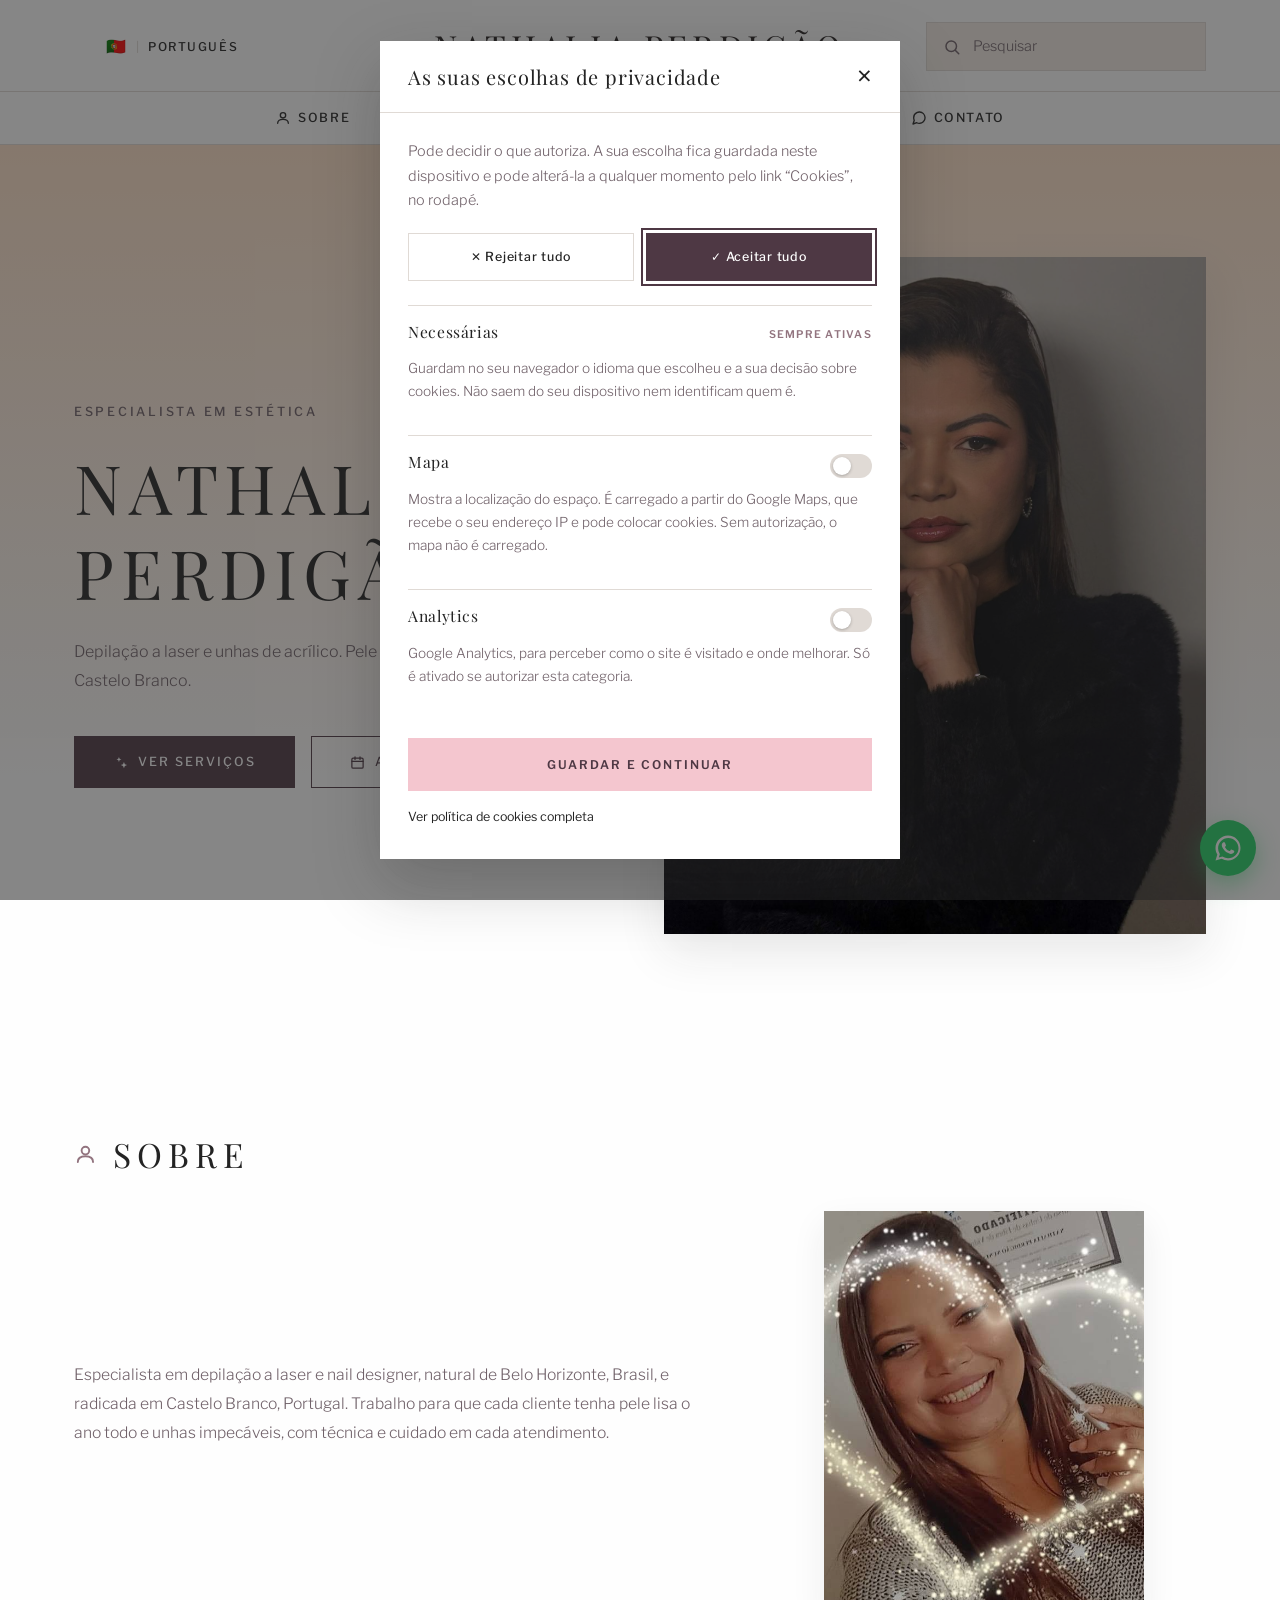
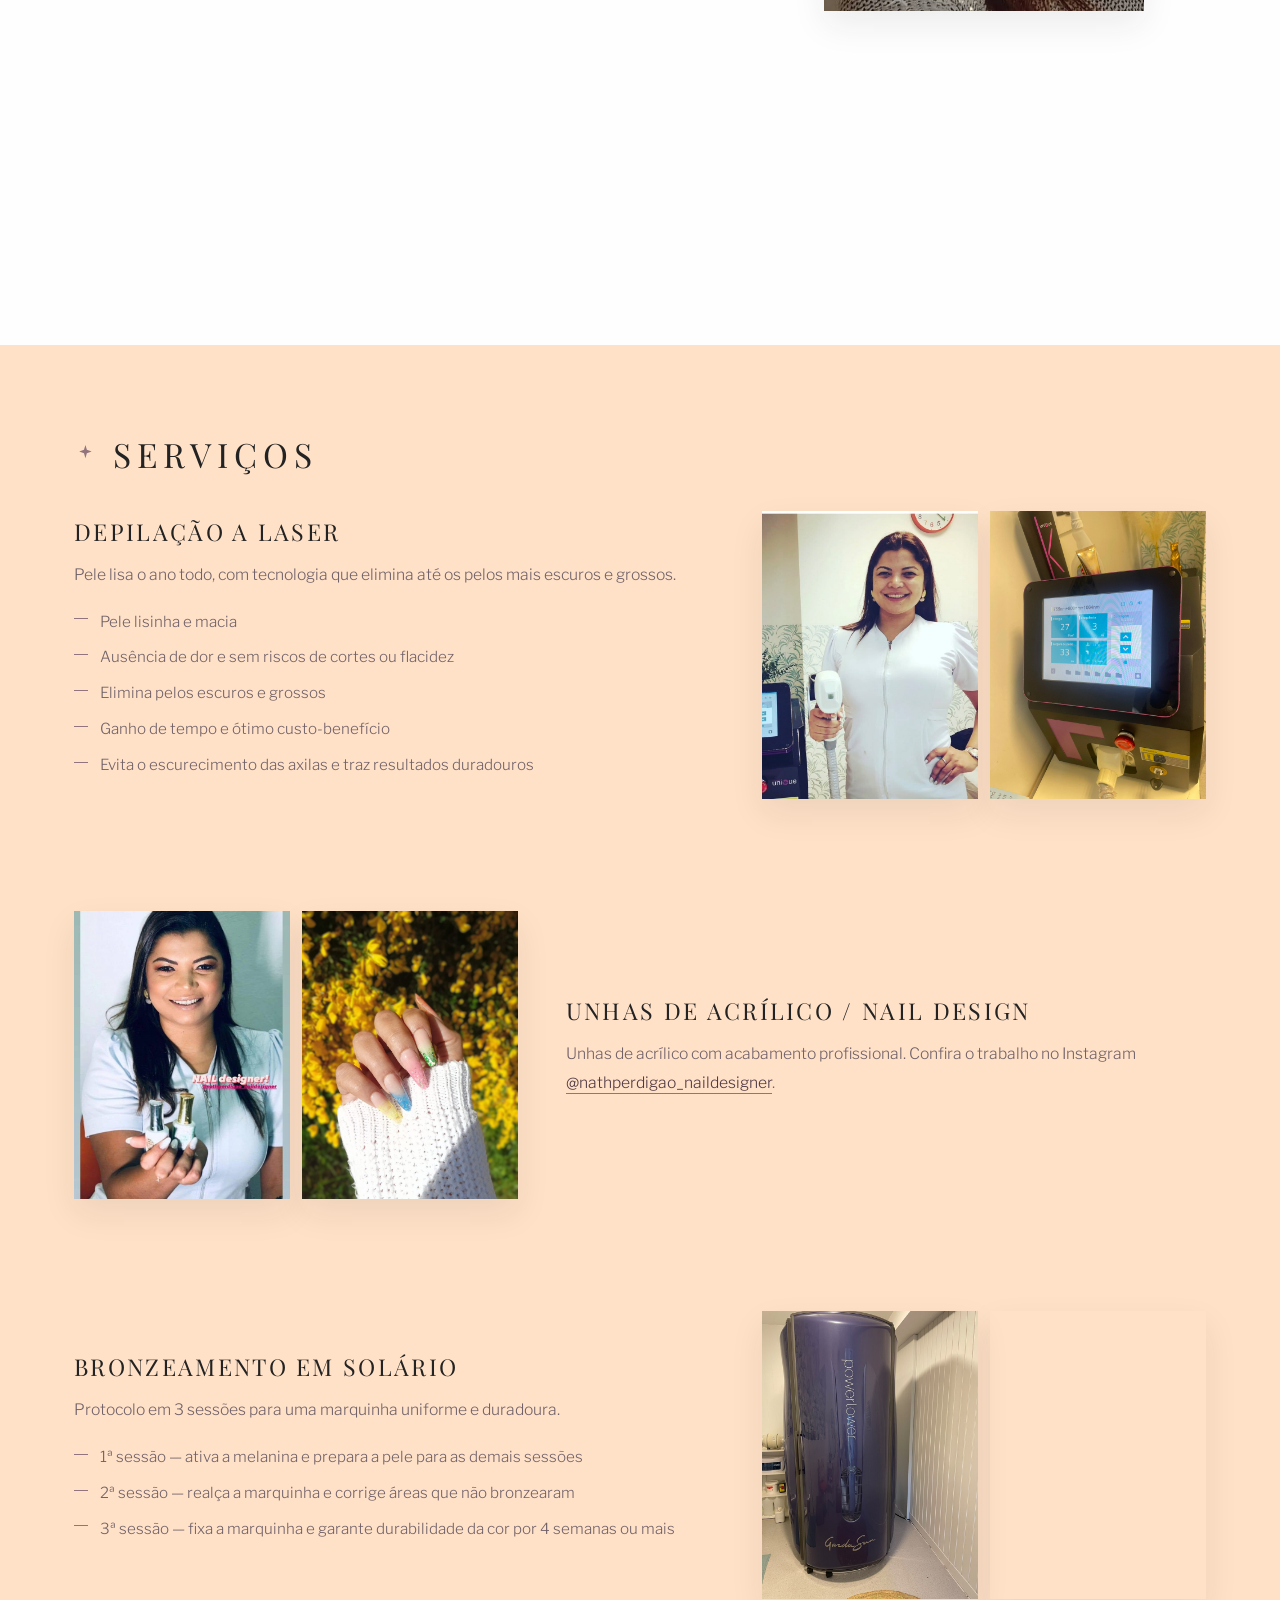
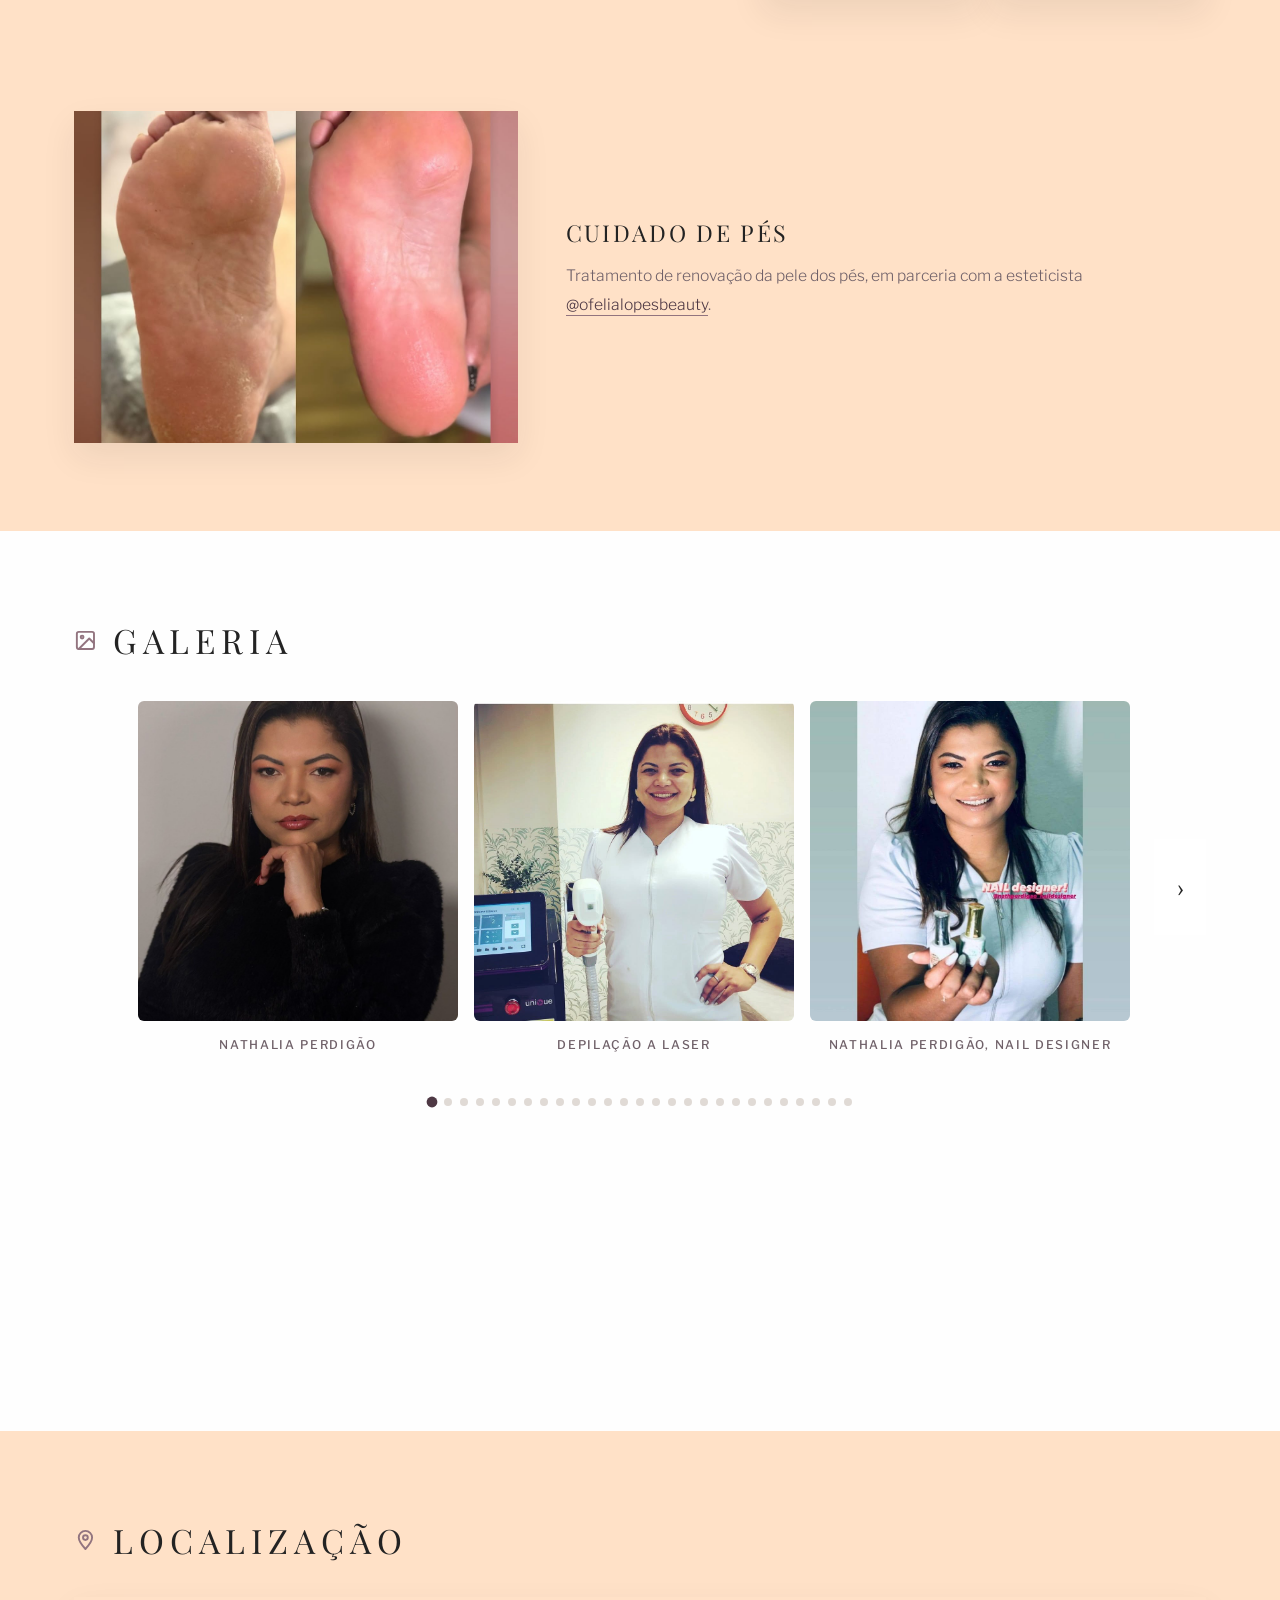
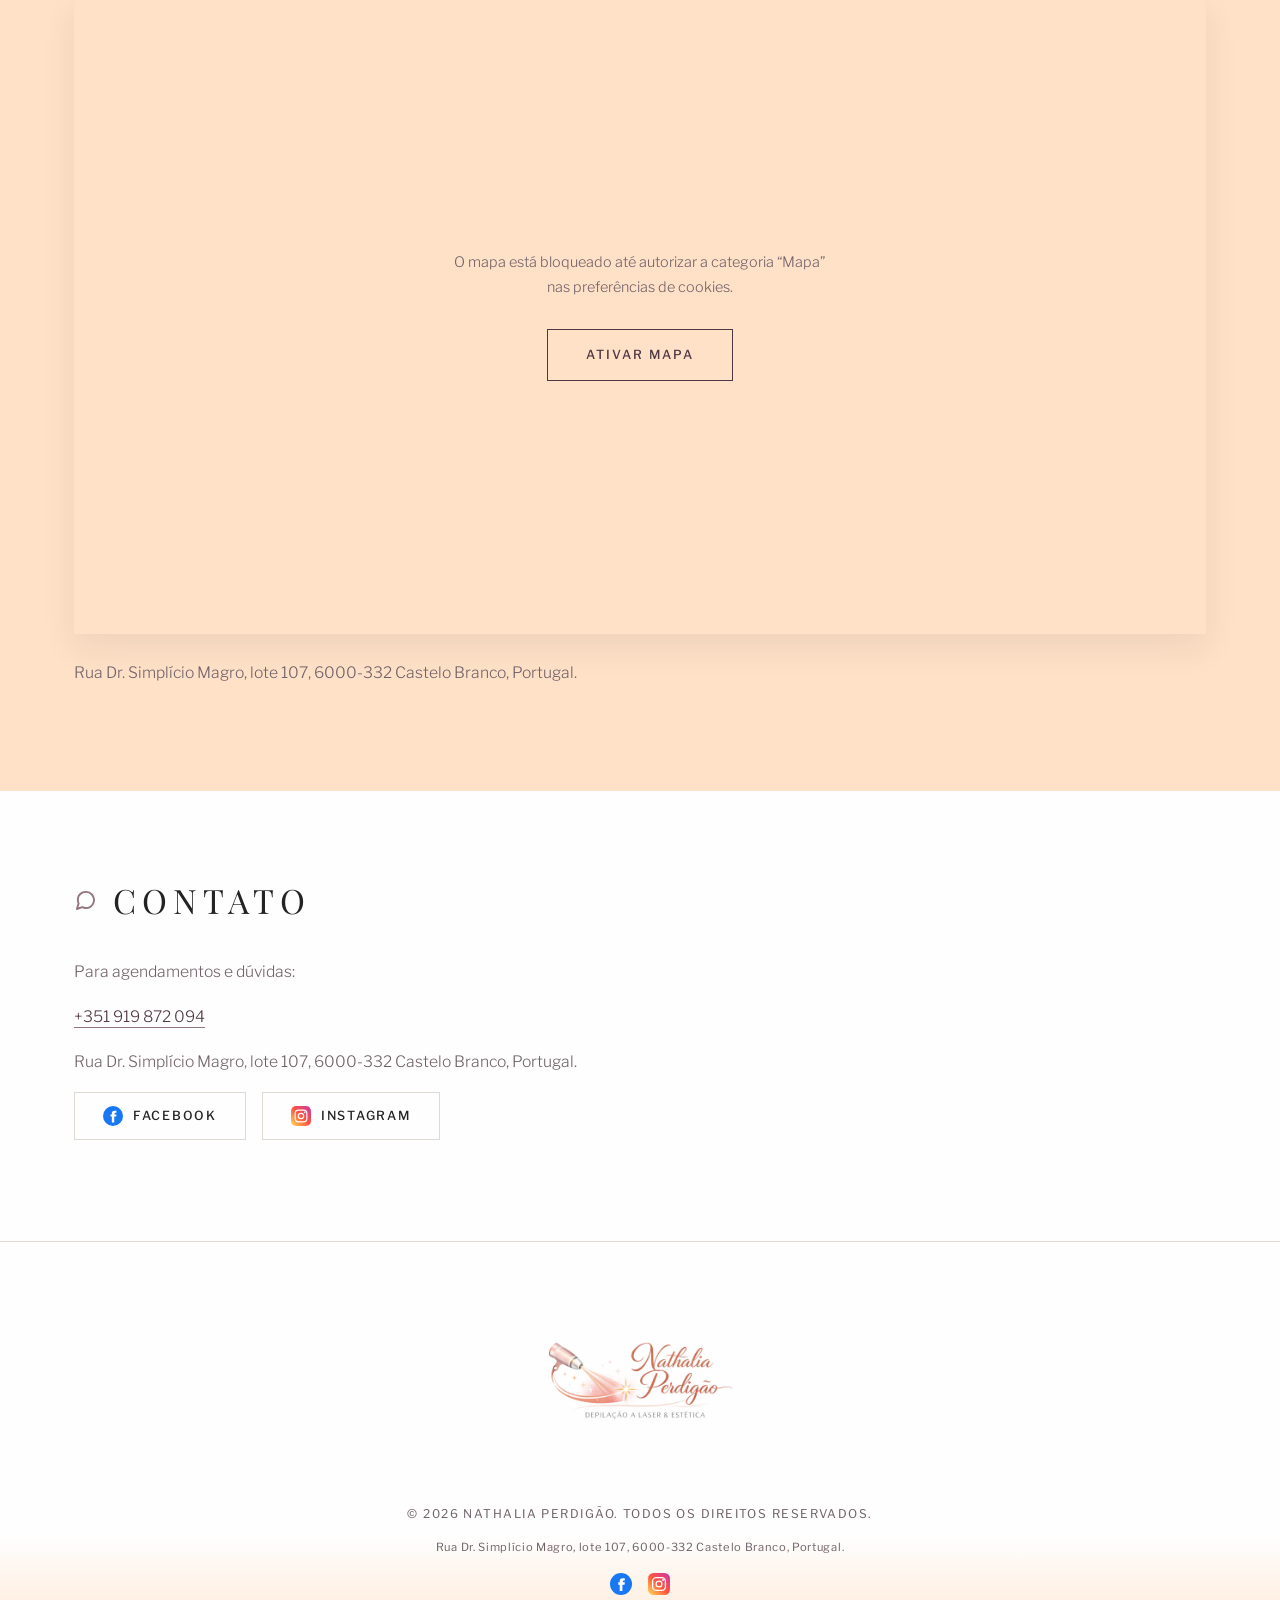
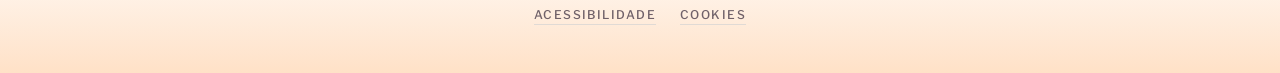
==== index.html @ 2fdf73ac "Fix malformed footer social icons The hand-drawn currentColor Facebook/Instagram glyphs rendered ill" ====
<!DOCTYPE html>
<html lang="pt-PT">
<head>
  <meta charset="UTF-8" />
  <meta name="viewport" content="width=device-width, initial-scale=1.0" />
  <title>Nathalia Perdigão | Depilação a Laser e Unhas em Castelo Branco</title>
  <meta name="description" content="Depilação a laser, unhas de acrílico e bronzeamento em solário em Castelo Branco. Marque a sua sessão com a Nathalia Perdigão pelo WhatsApp." />
  <link rel="canonical" href="https://nathperdigao.pt/" />
  <meta name="theme-color" content="#4e3844" />
  <link rel="icon" type="image/jpeg" href="assets/img/logos/logo-nathalia-perdigao.jpg" />

  <!-- Open Graph / Facebook -->
  <meta property="og:type" content="website" />
  <meta property="og:site_name" content="Nathalia Perdigão" />
  <meta property="og:url" content="https://nathperdigao.pt/" />
  <meta property="og:title" content="Nathalia Perdigão | Depilação a Laser e Unhas em Castelo Branco" />
  <meta property="og:description" content="Depilação a laser, unhas de acrílico e bronzeamento em solário em Castelo Branco. Marque a sua sessão com a Nathalia Perdigão pelo WhatsApp." />
  <meta property="og:image" content="https://nathperdigao.pt/assets/img/nathalia/nathalia-retrato-estudio.jpg" />
  <meta property="og:image:width" content="1438" />
  <meta property="og:image:height" content="2048" />
  <meta property="og:locale" content="pt_PT" />
  <meta property="og:locale:alternate" content="en_US" />
  <meta property="og:locale:alternate" content="fr_FR" />

  <!-- Twitter Card -->
  <meta name="twitter:card" content="summary_large_image" />
  <meta name="twitter:title" content="Nathalia Perdigão | Depilação a Laser e Unhas em Castelo Branco" />
  <meta name="twitter:description" content="Depilação a laser, unhas de acrílico e bronzeamento em solário em Castelo Branco. Marque a sua sessão com a Nathalia Perdigão pelo WhatsApp." />
  <meta name="twitter:image" content="https://nathperdigao.pt/assets/img/nathalia/nathalia-retrato-estudio.jpg" />

  <link rel="preconnect" href="https://fonts.googleapis.com" />
  <link rel="preconnect" href="https://fonts.gstatic.com" crossorigin />
  <link href="https://fonts.googleapis.com/css2?family=Playfair+Display:ital,wght@0,400;0,500;0,600;1,400;1,500&family=Libre+Franklin:wght@300;400;500;600&display=swap" rel="stylesheet" />
  <link rel="stylesheet" href="https://cdn.jsdelivr.net/npm/bootstrap@5.3.3/dist/css/bootstrap.min.css" />
  <link rel="stylesheet" href="assets/css/style.css" />

  <!-- Dados estruturados: ficha de negócio local, para os motores de busca
       (endereço, telefone e redes sociais tal como já aparecem na página) -->
  <script type="application/ld+json">
  {
    "@context": "https://schema.org",
    "@type": "BeautySalon",
    "@id": "https://nathperdigao.pt/#business",
    "name": "Nathalia Perdigão",
    "url": "https://nathperdigao.pt/",
    "image": "https://nathperdigao.pt/assets/img/nathalia/nathalia-retrato-estudio.jpg",
    "logo": "https://nathperdigao.pt/assets/img/logos/logo-nathalia-perdigao.jpg",
    "description": "Depilação a laser, unhas de acrílico e bronzeamento em solário em Castelo Branco.",
    "telephone": "+351919872094",
    "address": {
      "@type": "PostalAddress",
      "streetAddress": "Rua Dr. Simplício Magro, lote 107",
      "postalCode": "6000-332",
      "addressLocality": "Castelo Branco",
      "addressCountry": "PT"
    },
    "geo": {
      "@type": "GeoCoordinates",
      "latitude": 39.8165183,
      "longitude": -7.4832949
    },
    "areaServed": "Castelo Branco",
    "sameAs": [
      "https://web.facebook.com/nathalia.perdigao.904",
      "https://www.instagram.com/nathperdigao_naildesigner/"
    ]
  }
  </script>
</head>
<body>

  <header class="site-header">
    <div class="header-top">
      <div class="container header-top-inner">
        <button type="button" class="locale-trigger" id="localeTrigger" aria-label="Escolher idioma e região" data-i18n-aria="aria.locale">
          <span class="locale-flag" id="localeFlag" aria-hidden="true">🇵🇹</span>
          <span class="locale-sep" aria-hidden="true">|</span>
          <span id="localeLabel">Português</span>
        </button>

        <a href="#top" class="logo">Nathalia Perdigão</a>

        <button type="button" class="search-trigger" id="searchTrigger" aria-label="Pesquisar" data-i18n-aria="aria.search">
          <svg viewBox="0 0 24 24" fill="none" stroke="currentColor" stroke-width="2" stroke-linecap="round" stroke-linejoin="round" aria-hidden="true">
            <circle cx="11" cy="11" r="7"/>
            <line x1="21" y1="21" x2="16.65" y2="16.65"/>
          </svg>
          <span class="search-trigger-text" data-i18n="search.label">Pesquisar</span>
        </button>
      </div>
    </div>

    <nav class="navbar navbar-expand-md header-nav">
      <div class="container">
        <button class="navbar-toggler nav-toggle" type="button" data-bs-toggle="collapse" data-bs-target="#navCollapse" aria-controls="navCollapse" aria-expanded="false" aria-label="Abrir menu" data-i18n-aria="aria.menu">
          <span></span><span></span><span></span>
        </button>
        <div class="collapse navbar-collapse" id="navCollapse">
          <ul class="navbar-nav" id="navLinks">
            <li class="nav-item">
              <a class="nav-link" href="#sobre">
                <svg class="nav-icon" viewBox="0 0 24 24" fill="none" stroke="currentColor" stroke-width="2" stroke-linecap="round" stroke-linejoin="round" aria-hidden="true">
                  <circle cx="12" cy="8" r="4"/>
                  <path d="M4 20c0-4 3.5-6 8-6s8 2 8 6"/>
                </svg>
                <span data-i18n="nav.sobre">Sobre</span>
              </a>
            </li>
            <li class="nav-item">
              <a class="nav-link" href="#servicos">
                <svg class="nav-icon" viewBox="0 0 24 24" fill="currentColor" aria-hidden="true">
                  <path d="M12 2l1.5 5.2L18.5 9l-5 1.8L12 16l-1.5-5.2L5.5 9l5-1.8L12 2z"/>
                </svg>
                <span data-i18n="nav.servicos">Serviços</span>
              </a>
            </li>
            <li class="nav-item">
              <a class="nav-link" href="#galeria">
                <svg class="nav-icon" viewBox="0 0 24 24" fill="none" stroke="currentColor" stroke-width="2" stroke-linecap="round" stroke-linejoin="round" aria-hidden="true">
                  <rect x="3" y="3" width="18" height="18" rx="2"/>
                  <circle cx="8.5" cy="8.5" r="1.5"/>
                  <path d="M21 15l-5-5-11 11"/>
                </svg>
                <span data-i18n="nav.galeria">Galeria</span>
              </a>
            </li>
            <li class="nav-item">
              <a class="nav-link" href="#localizacao">
                <svg class="nav-icon" viewBox="0 0 24 24" fill="none" stroke="currentColor" stroke-width="2" stroke-linecap="round" stroke-linejoin="round" aria-hidden="true">
                  <path d="M12 21s7-7.5 7-12a7 7 0 1 0-14 0c0 4.5 7 12 7 12z"/>
                  <circle cx="12" cy="9" r="2.5"/>
                </svg>
                <span data-i18n="nav.localizacao">Localização</span>
              </a>
            </li>
            <li class="nav-item">
              <a class="nav-link" href="#contato">
                <svg class="nav-icon" viewBox="0 0 24 24" fill="none" stroke="currentColor" stroke-width="2" stroke-linecap="round" stroke-linejoin="round" aria-hidden="true">
                  <path d="M21 11.5a8.38 8.38 0 0 1-.9 3.8 8.5 8.5 0 0 1-7.6 4.7 8.38 8.38 0 0 1-3.8-.9L3 21l1.9-5.7a8.38 8.38 0 0 1-.9-3.8 8.5 8.5 0 0 1 4.7-7.6 8.38 8.38 0 0 1 3.8-.9h.5a8.48 8.48 0 0 1 8 8v.5z"/>
                </svg>
                <span data-i18n="nav.contato">Contato</span>
              </a>
            </li>
          </ul>
        </div>
      </div>
    </nav>
  </header>

  <main>
    <section id="top" class="hero">
      <div class="container">
        <div class="row align-items-center g-5">
          <div class="col-12 col-lg-6 order-2 order-lg-1 hero-content text-center text-lg-start">
            <p class="eyebrow" data-i18n="hero.eyebrow">Especialista em estética</p>
            <h1>Nathalia Perdigão</h1>
            <p class="hero-subtitle mx-auto mx-lg-0" data-i18n="hero.subtitle">Depilação a laser e unhas de acrílico. Pele lisa o ano todo, em Castelo Branco.</p>
            <div class="hero-actions d-flex flex-wrap gap-3 justify-content-center justify-content-lg-start">
              <a href="#servicos" class="action-btn action-btn-primary">
                <svg class="btn-icon" viewBox="0 0 24 24" fill="currentColor" aria-hidden="true">
                  <path d="M9.5 3l1.1 2.9L13.5 7l-2.9 1.1L9.5 11l-1.1-2.9L5.5 7l2.9-1.1L9.5 3zM17.5 11l1.4 3.6L22.5 16l-3.6 1.4L17.5 21l-1.4-3.6L12.5 16l3.6-1.4L17.5 11z"/>
                </svg>
                <span data-i18n="hero.btnServices">Ver serviços</span>
              </a>
              <a href="#contato" class="action-btn action-btn-outline">
                <svg class="btn-icon" viewBox="0 0 24 24" fill="none" stroke="currentColor" stroke-width="2" stroke-linecap="round" stroke-linejoin="round" aria-hidden="true">
                  <rect x="3" y="5" width="18" height="16" rx="2"/>
                  <line x1="16" y1="3" x2="16" y2="7"/>
                  <line x1="8" y1="3" x2="8" y2="7"/>
                  <line x1="3" y1="10" x2="21" y2="10"/>
                </svg>
                <span data-i18n="hero.btnBook">Agendar</span>
              </a>
            </div>
          </div>
          <div class="col-12 col-lg-6 order-1 order-lg-2 hero-media">
            <img src="assets/img/nathalia/nathalia-retrato-estudio.jpg" alt="Nathalia Perdigão" width="1438" height="2048" decoding="async" fetchpriority="high" />
          </div>
        </div>
      </div>
    </section>

    <section id="sobre" class="section">
      <div class="container">
        <h2>
          <svg class="h2-icon" viewBox="0 0 24 24" fill="none" stroke="currentColor" stroke-width="2" stroke-linecap="round" stroke-linejoin="round" aria-hidden="true">
            <circle cx="12" cy="8" r="4"/>
            <path d="M4 20c0-4 3.5-6 8-6s8 2 8 6"/>
          </svg>
          <span data-i18n="sobre.title">Sobre</span>
        </h2>
        <div class="row align-items-center g-5">
          <div class="col-12 col-md-7">
            <p class="section-text" data-i18n="sobre.text">
              Especialista em depilação a laser e nail designer, natural de Belo Horizonte, Brasil, e radicada
              em Castelo Branco, Portugal. Trabalho para que cada cliente tenha pele lisa o ano todo e unhas
              impecáveis, com técnica e cuidado em cada atendimento.
            </p>
          </div>
          <div class="col-12 col-md-5">
            <img class="about-photo" src="assets/img/nathalia/nathalia-selfie-certificado.jpg" alt="Nathalia Perdigão" width="720" height="730" loading="lazy" decoding="async" />
          </div>
        </div>
      </div>
    </section>

    <section id="servicos" class="section section-alt">
      <div class="container">
        <h2>
          <svg class="h2-icon" viewBox="0 0 24 24" fill="currentColor" aria-hidden="true">
            <path d="M12 2l1.5 5.2L18.5 9l-5 1.8L12 16l-1.5-5.2L5.5 9l5-1.8L12 2z"/>
          </svg>
          <span data-i18n="servicos.title">Serviços</span>
        </h2>

        <div class="row align-items-center g-5 service-block">
          <div class="col-12 col-md-7 service-text">
            <h3 data-i18n="laser.title">Depilação a Laser</h3>
            <p class="section-text" data-i18n="laser.desc">Pele lisa o ano todo, com tecnologia que elimina até os pelos mais escuros e grossos.</p>
            <ul class="benefits-list">
              <li data-i18n="laser.b1">Pele lisinha e macia</li>
              <li data-i18n="laser.b2">Ausência de dor e sem riscos de cortes ou flacidez</li>
              <li data-i18n="laser.b3">Elimina pelos escuros e grossos</li>
              <li data-i18n="laser.b4">Ganho de tempo e ótimo custo-benefício</li>
              <li data-i18n="laser.b5">Evita o escurecimento das axilas e traz resultados duradouros</li>
            </ul>
          </div>
          <div class="col-12 col-md-5">
            <div class="service-photo-pair">
              <img src="assets/img/nathalia/nathalia-maquina-laser.jpg" alt="Nathalia Perdigão com aparelho de depilação a laser" width="1008" height="1008" loading="lazy" decoding="async" />
              <img src="assets/img/laser/maquina-laser-ecra.jpg" alt="Equipamento de depilação a laser" width="1536" height="2048" loading="lazy" decoding="async" />
            </div>
          </div>
        </div>

        <div class="row align-items-center g-5 flex-md-row-reverse service-block">
          <div class="col-12 col-md-7 service-text">
            <h3 data-i18n="nails.title">Unhas de Acrílico / Nail Design</h3>
            <p class="section-text" data-i18n-html="nails.desc">
              Unhas de acrílico com acabamento profissional. Confira o trabalho no Instagram
              <a href="https://www.instagram.com/nathperdigao_naildesigner/" target="_blank" rel="noopener">@nathperdigao_naildesigner</a>.
            </p>
          </div>
          <div class="col-12 col-md-5">
            <div class="service-photo-pair">
              <img src="assets/img/nathalia/nathalia-esmaltes.jpg" alt="Nathalia Perdigão, nail designer" width="960" height="956" loading="lazy" decoding="async" />
              <img src="assets/img/unhas/unhas-ombre-arcoiris.jpg" alt="Unhas de acrílico com ombré colorido" width="1511" height="2015" loading="lazy" decoding="async" />
            </div>
          </div>
        </div>

        <div class="row align-items-center g-5 service-block">
          <div class="col-12 col-md-7 service-text">
            <h3 data-i18n="solario.title">Bronzeamento em Solário</h3>
            <p class="section-text" data-i18n="solario.desc">Protocolo em 3 sessões para uma marquinha uniforme e duradoura.</p>
            <ul class="benefits-list">
              <li data-i18n="solario.b1">1ª sessão — ativa a melanina e prepara a pele para as demais sessões</li>
              <li data-i18n="solario.b2">2ª sessão — realça a marquinha e corrige áreas que não bronzearam</li>
              <li data-i18n="solario.b3">3ª sessão — fixa a marquinha e garante durabilidade da cor por 4 semanas ou mais</li>
            </ul>
          </div>
          <div class="col-12 col-md-5">
            <div class="service-photo-pair">
              <img src="assets/img/solario/solario-powertower-fechado.jpg" alt="Solário vertical GardaSun powertower" width="1536" height="2048" loading="lazy" decoding="async" />
              <img src="assets/img/solario/solario-interior-ligado-porta.jpg" alt="Interior do solário com as lâmpadas acesas" width="1536" height="2048" loading="lazy" decoding="async" />
            </div>
          </div>
        </div>

        <div class="row align-items-center g-5 flex-md-row-reverse service-block">
          <div class="col-12 col-md-7 service-text">
            <h3 data-i18n="pes.title">Cuidado de Pés</h3>
            <p class="section-text" data-i18n-html="pes.desc">
              Tratamento de renovação da pele dos pés, em parceria com a esteticista
              <a href="https://www.instagram.com/ofelialopesbeauty/" target="_blank" rel="noopener">@ofelialopesbeauty</a>.
            </p>
          </div>
          <div class="col-12 col-md-5">
            <img class="service-photo" src="assets/img/pes/pes-antes-depois.jpg" alt="Antes e depois do tratamento de pés" width="1152" height="2048" loading="lazy" decoding="async" />
          </div>
        </div>
      </div>
    </section>

    <section id="galeria" class="section">
      <div class="container">
        <h2>
          <svg class="h2-icon" viewBox="0 0 24 24" fill="none" stroke="currentColor" stroke-width="2" stroke-linecap="round" stroke-linejoin="round" aria-hidden="true">
            <rect x="3" y="3" width="18" height="18" rx="2"/>
            <circle cx="8.5" cy="8.5" r="1.5"/>
            <path d="M21 15l-5-5-11 11"/>
          </svg>
          <span data-i18n="galeria.title">Galeria</span>
        </h2>
        <div class="gallery-carousel">
          <button class="carousel-btn carousel-btn-prev" id="carouselPrev" aria-label="Imagem anterior" data-i18n-aria="aria.prev">‹</button>
          <div class="carousel-track" id="galleryTrack">
            <figure class="carousel-figure">
              <img class="gallery-item" src="assets/img/nathalia/nathalia-retrato-estudio.jpg" alt="Nathalia Perdigão" width="1438" height="2048" loading="lazy" decoding="async" />
              <figcaption class="gallery-caption" data-i18n="g1">Nathalia Perdigão</figcaption>
            </figure>
            <figure class="carousel-figure">
              <img class="gallery-item" src="assets/img/nathalia/nathalia-maquina-laser.jpg" alt="Depilação a laser" width="1008" height="1008" loading="lazy" decoding="async" />
              <figcaption class="gallery-caption" data-i18n="g2">Depilação a laser</figcaption>
            </figure>
            <figure class="carousel-figure">
              <img class="gallery-item" src="assets/img/nathalia/nathalia-esmaltes.jpg" alt="Nathalia Perdigão, nail designer" width="960" height="956" loading="lazy" decoding="async" />
              <figcaption class="gallery-caption" data-i18n="g3">Nathalia Perdigão, nail designer</figcaption>
            </figure>
            <figure class="carousel-figure">
              <img class="gallery-item" src="assets/img/unhas/unhas-ombre-arcoiris.jpg" alt="Nail design colorido" width="1511" height="2015" loading="lazy" decoding="async" />
              <figcaption class="gallery-caption" data-i18n="g4">Nail design colorido</figcaption>
            </figure>
            <figure class="carousel-figure">
              <img class="gallery-item" src="assets/img/unhas/unhas-comparacao-vermelho-nude.jpg" alt="Unhas de acrílico" width="1536" height="2048" loading="lazy" decoding="async" />
              <figcaption class="gallery-caption" data-i18n="g5">Unhas de acrílico</figcaption>
            </figure>
            <figure class="carousel-figure">
              <img class="gallery-item" src="assets/img/unhas/unhas-glitter-laranja.jpg" alt="Nail art com glitter" width="1536" height="2048" loading="lazy" decoding="async" />
              <figcaption class="gallery-caption" data-i18n="g6">Nail art com glitter</figcaption>
            </figure>
            <figure class="carousel-figure">
              <img class="gallery-item" src="assets/img/unhas/unhas-azul-turquesa.jpg" alt="Nail design em azul turquesa" width="1536" height="2048" loading="lazy" decoding="async" />
              <figcaption class="gallery-caption" data-i18n="g7">Nail design em azul turquesa</figcaption>
            </figure>
            <figure class="carousel-figure">
              <img class="gallery-item" src="assets/img/unhas/unhas-rosa-flores.jpg" alt="Unhas nude com ombré" width="1532" height="2048" loading="lazy" decoding="async" />
              <figcaption class="gallery-caption" data-i18n="g8">Unhas nude com ombré</figcaption>
            </figure>
            <figure class="carousel-figure">
              <img class="gallery-item" src="assets/img/nathalia/nathalia-blazer-telefone.jpg" alt="Nathalia Perdigão" width="1170" height="1446" loading="lazy" decoding="async" />
              <figcaption class="gallery-caption" data-i18n="g9">Nathalia Perdigão</figcaption>
            </figure>
            <figure class="carousel-figure">
              <img class="gallery-item" src="assets/img/nathalia/nathalia-oculos-protecao.jpg" alt="Nathalia Perdigão com equipamento de laser" width="900" height="1600" loading="lazy" decoding="async" />
              <figcaption class="gallery-caption" data-i18n="g10">É mais que depilação, é liberdade</figcaption>
            </figure>
            <figure class="carousel-figure">
              <img class="gallery-item" src="assets/img/unhas/unhas-vermelho-floral.jpg" alt="Unhas vermelhas com detalhe floral" width="1536" height="2048" loading="lazy" decoding="async" />
              <figcaption class="gallery-caption" data-i18n="g11">Unhas vermelhas com detalhe floral</figcaption>
            </figure>
            <figure class="carousel-figure">
              <img class="gallery-item" src="assets/img/unhas/unhas-rosa-glitter.jpg" alt="Unhas rosa com glitter" width="1536" height="2048" loading="lazy" decoding="async" />
              <figcaption class="gallery-caption" data-i18n="g12">Unhas rosa com glitter</figcaption>
            </figure>
            <figure class="carousel-figure">
              <img class="gallery-item" src="assets/img/laser/laser-aplicador-luva-laranja.jpg" alt="Aplicador de depilação a laser" width="1152" height="2048" loading="lazy" decoding="async" />
              <figcaption class="gallery-caption" data-i18n="g13">Descubra o poder do laser</figcaption>
            </figure>
            <figure class="carousel-figure">
              <img class="gallery-item" src="assets/img/unhas/unhas-vermelho-escuro-glitter.jpg" alt="Unhas bordô com glitter prateado" width="1536" height="2048" loading="lazy" decoding="async" />
              <figcaption class="gallery-caption" data-i18n="g14">Unhas bordô com glitter prateado</figcaption>
            </figure>
            <figure class="carousel-figure">
              <img class="gallery-item" src="assets/img/unhas/unhas-francesinha-strass.jpg" alt="Unhas francesinha branca com strass" width="1536" height="2048" loading="lazy" decoding="async" />
              <figcaption class="gallery-caption" data-i18n="g15">Francesinha branca com strass</figcaption>
            </figure>
            <figure class="carousel-figure">
              <img class="gallery-item" src="assets/img/nathalia/nathalia-retrato-telefone.jpg" alt="Nathalia Perdigão" width="1442" height="2048" loading="lazy" decoding="async" />
              <figcaption class="gallery-caption" data-i18n="g16">Nathalia Perdigão</figcaption>
            </figure>
            <figure class="carousel-figure">
              <img class="gallery-item" src="assets/img/unhas/unhas-bordo-strass.jpg" alt="Unhas bordô com francesinha invertida" width="1152" height="2048" loading="lazy" decoding="async" />
              <figcaption class="gallery-caption" data-i18n="g17">Unhas bordô com francesinha invertida</figcaption>
            </figure>
            <figure class="carousel-figure">
              <img class="gallery-item" src="assets/img/unhas/unhas-nude-ombre.jpg" alt="Unhas nude com ombré subtil" width="1536" height="2048" loading="lazy" decoding="async" />
              <figcaption class="gallery-caption" data-i18n="g18">Unhas nude com ombré subtil</figcaption>
            </figure>
            <figure class="carousel-figure">
              <img class="gallery-item" src="assets/img/solario/solario-interior-ligado.jpg" alt="Solário com as lâmpadas acesas" width="1536" height="2048" loading="lazy" decoding="async" />
              <figcaption class="gallery-caption" data-i18n="g19">Bronzeamento em solário</figcaption>
            </figure>
            <figure class="carousel-figure">
              <img class="gallery-item" src="assets/img/solario/solario-powertower-fechado.jpg" alt="Solário vertical GardaSun powertower" width="1536" height="2048" loading="lazy" decoding="async" />
              <figcaption class="gallery-caption" data-i18n="g20">Solário vertical</figcaption>
            </figure>
            <figure class="carousel-figure">
              <img class="gallery-item" src="assets/img/solario/solario-roupao-nath-bronze.jpg" alt="Roupão Nath Bronze junto ao solário" width="1536" height="2048" loading="lazy" decoding="async" />
              <figcaption class="gallery-caption" data-i18n="g21">Roupão Nath Bronze</figcaption>
            </figure>
            <figure class="carousel-figure">
              <img class="gallery-item" src="assets/img/produtos/produtos-supertan-bronzeadores.jpg" alt="Bronzeadores e hidratantes SuperTan" width="1200" height="1600" loading="lazy" decoding="async" />
              <figcaption class="gallery-caption" data-i18n="g22">Bronzeadores e hidratantes</figcaption>
            </figure>
            <figure class="carousel-figure">
              <img class="gallery-item" src="assets/img/espaco/espaco-cabine-espelho.jpg" alt="Cabine de estética com espelho e marquesa" width="1200" height="1600" loading="lazy" decoding="async" />
              <figcaption class="gallery-caption" data-i18n="g23">A cabine</figcaption>
            </figure>
            <figure class="carousel-figure">
              <img class="gallery-item" src="assets/img/solario/solario-interior-painel.jpg" alt="Painel de comando e lâmpadas do solário" width="1536" height="2048" loading="lazy" decoding="async" />
              <figcaption class="gallery-caption" data-i18n="g24">Painel de comando</figcaption>
            </figure>
            <figure class="carousel-figure">
              <img class="gallery-item" src="assets/img/solario/solario-powertower-detalhe.jpg" alt="Detalhe do solário GardaSun powertower" width="1536" height="2048" loading="lazy" decoding="async" />
              <figcaption class="gallery-caption" data-i18n="g25">GardaSun powertower</figcaption>
            </figure>
            <figure class="carousel-figure">
              <img class="gallery-item" src="assets/img/solario/solario-roupao-nath-bronze-costas.jpg" alt="Bordado Nath Bronze no roupão" width="1200" height="1600" loading="lazy" decoding="async" />
              <figcaption class="gallery-caption" data-i18n="g26">Bordado Nath Bronze</figcaption>
            </figure>
            <figure class="carousel-figure">
              <img class="gallery-item" src="assets/img/solario/solario-powertower-sala.jpg" alt="Sala do solário" width="1536" height="2048" loading="lazy" decoding="async" />
              <figcaption class="gallery-caption" data-i18n="g27">A sala do solário</figcaption>
            </figure>
          </div>
          <button class="carousel-btn carousel-btn-next" id="carouselNext" aria-label="Próxima imagem" data-i18n-aria="aria.next">›</button>
        </div>
        <div class="carousel-dots" id="galleryDots"></div>
      </div>
    </section>

    <section id="localizacao" class="section section-alt">
      <div class="container">
        <h2>
          <svg class="h2-icon" viewBox="0 0 24 24" fill="none" stroke="currentColor" stroke-width="2" stroke-linecap="round" stroke-linejoin="round" aria-hidden="true">
            <path d="M12 21s7-7.5 7-12a7 7 0 1 0-14 0c0 4.5 7 12 7 12z"/>
            <circle cx="12" cy="9" r="2.5"/>
          </svg>
          <span data-i18n="local.title">Localização</span>
        </h2>
        <div class="map-embed" id="mapEmbed">
          <iframe
            id="mapFrame"
            data-src="https://www.google.com/maps?q=Rua+Dr.+Simpl%C3%ADcio+Magro,+lote+107,+6000-332+Castelo+Branco&z=17&output=embed"
            width="100%"
            height="100%"
            style="border:0;"
            allowfullscreen=""
            loading="lazy"
            referrerpolicy="no-referrer-when-downgrade"
            title="Localização — Rua Dr. Simplício Magro, lote 107, Castelo Branco">
          </iframe>
          <div class="map-placeholder" id="mapPlaceholder">
            <p data-i18n="cookies.mapPlaceholder">O mapa está bloqueado até autorizar a categoria "Mapa" nas preferências de cookies.</p>
            <button type="button" class="action-btn action-btn-outline" id="mapEnableBtn" data-i18n="cookies.mapEnable">Ativar mapa</button>
          </div>
        </div>
        <p class="section-text" data-i18n="local.address">Rua Dr. Simplício Magro, lote 107, 6000-332 Castelo Branco, Portugal.</p>
      </div>
    </section>

    <section id="contato" class="section">
      <div class="container">
        <h2>
          <svg class="h2-icon" viewBox="0 0 24 24" fill="none" stroke="currentColor" stroke-width="2" stroke-linecap="round" stroke-linejoin="round" aria-hidden="true">
            <path d="M21 11.5a8.38 8.38 0 0 1-.9 3.8 8.5 8.5 0 0 1-7.6 4.7 8.38 8.38 0 0 1-3.8-.9L3 21l1.9-5.7a8.38 8.38 0 0 1-.9-3.8 8.5 8.5 0 0 1 4.7-7.6 8.38 8.38 0 0 1 3.8-.9h.5a8.48 8.48 0 0 1 8 8v.5z"/>
          </svg>
          <span data-i18n="contato.title">Contato</span>
        </h2>
        <p class="section-text" data-i18n="contato.text">Para agendamentos e dúvidas:</p>
        <p class="section-text">
          <a href="tel:+351919872094" data-i18n="contato.phone">+351 919 872 094</a>
        </p>
        <p class="section-text" data-i18n="contato.address">Rua Dr. Simplício Magro, lote 107, 6000-332 Castelo Branco, Portugal.</p>
        <div class="social-links">
          <a href="https://web.facebook.com/nathalia.perdigao.904" class="social-link" target="_blank" rel="noopener">
            <svg class="social-icon" viewBox="0 0 24 24" aria-hidden="true">
              <circle cx="12" cy="12" r="12" fill="#1877F2"/>
              <path fill="#fff" d="M15.5 12.7h-2v7h-2.9v-7H9v-2.5h1.6V8.7c0-1.6.9-3 3.4-3h2.1v2.4h-1.5c-.4 0-.6.2-.6.7v1.4h2.2l-.35 2.5z"/>
            </svg>
            Facebook
          </a>
          <a href="https://www.instagram.com/nathperdigao_naildesigner/" class="social-link" target="_blank" rel="noopener">
            <svg class="social-icon" viewBox="0 0 24 24" aria-hidden="true">
              <defs>
                <linearGradient id="ig-gradient" x1="0%" y1="100%" x2="100%" y2="0%">
                  <stop offset="0%" stop-color="#FFDD55"/>
                  <stop offset="50%" stop-color="#FF543E"/>
                  <stop offset="100%" stop-color="#C837AB"/>
                </linearGradient>
              </defs>
              <rect width="24" height="24" rx="6" fill="url(#ig-gradient)"/>
              <rect x="5" y="5" width="14" height="14" rx="4" fill="none" stroke="#fff" stroke-width="1.4"/>
              <circle cx="12" cy="12" r="3.2" fill="none" stroke="#fff" stroke-width="1.4"/>
              <circle cx="16.4" cy="7.6" r="1" fill="#fff"/>
            </svg>
            Instagram
          </a>
        </div>
      </div>
    </section>
  </main>

  <footer class="site-footer">
    <div class="container">
      <img src="assets/img/logos/logo-nathalia-perdigao.jpg" alt="Nathalia Perdigão — Depilação a Laser & Estética" class="footer-logo" width="1024" height="1024" loading="lazy" decoding="async" />
      <p>&copy; <span id="year"></span> Nathalia Perdigão. <span data-i18n="footer.rights">Todos os direitos reservados.</span></p>
      <p class="footer-address" data-i18n="local.address">Rua Dr. Simplício Magro, lote 107, 6000-332 Castelo Branco, Portugal.</p>
      <div class="footer-social">
        <a href="https://web.facebook.com/nathalia.perdigao.904" class="footer-social-link" target="_blank" rel="noopener" aria-label="Facebook">
          <svg class="footer-social-icon" viewBox="0 0 24 24" aria-hidden="true">
            <circle cx="12" cy="12" r="12" fill="#1877F2"/>
            <path fill="#fff" d="M15.5 12.7h-2v7h-2.9v-7H9v-2.5h1.6V8.7c0-1.6.9-3 3.4-3h2.1v2.4h-1.5c-.4 0-.6.2-.6.7v1.4h2.2l-.35 2.5z"/>
          </svg>
        </a>
        <a href="https://www.instagram.com/nathperdigao_naildesigner/" class="footer-social-link" target="_blank" rel="noopener" aria-label="Instagram">
          <svg class="footer-social-icon" viewBox="0 0 24 24" aria-hidden="true">
            <defs>
              <linearGradient id="footer-ig-gradient" x1="0%" y1="100%" x2="100%" y2="0%">
                <stop offset="0%" stop-color="#FFDD55"/>
                <stop offset="50%" stop-color="#FF543E"/>
                <stop offset="100%" stop-color="#C837AB"/>
              </linearGradient>
            </defs>
            <rect width="24" height="24" rx="6" fill="url(#footer-ig-gradient)"/>
            <rect x="5" y="5" width="14" height="14" rx="4" fill="none" stroke="#fff" stroke-width="1.4"/>
            <circle cx="12" cy="12" r="3.2" fill="none" stroke="#fff" stroke-width="1.4"/>
            <circle cx="16.4" cy="7.6" r="1" fill="#fff"/>
          </svg>
        </a>
      </div>
      <p class="footer-links">
        <button type="button" class="footer-link" id="a11yTrigger" data-i18n="a11y.link">Acessibilidade</button>
        <button type="button" class="footer-link" id="cookieSettings" data-i18n="cookies.link">Cookies</button>
      </p>
    </div>
  </footer>

  <a
    href="https://wa.me/351919872094"
    class="whatsapp-float"
    target="_blank"
    rel="noopener"
    aria-label="Contactar via WhatsApp" data-i18n-aria="aria.whatsapp"
  >
    <svg viewBox="0 0 32 32" width="30" height="30" fill="#fff" aria-hidden="true">
      <path d="M16.004 2.667C8.64 2.667 2.667 8.64 2.667 16.004c0 2.548.712 4.93 1.946 6.96L2.667 29.333l6.53-1.913a13.28 13.28 0 0 0 6.807 1.86c7.364 0 13.337-5.973 13.337-13.337S23.368 2.667 16.004 2.667zm0 24.19a10.83 10.83 0 0 1-5.53-1.52l-.397-.236-3.874 1.135 1.16-3.78-.259-.39a10.83 10.83 0 0 1-1.664-5.79c0-6.005 4.887-10.892 10.893-10.892s10.892 4.887 10.892 10.892-4.886 10.581-10.892 10.581zm5.968-8.15c-.327-.164-1.935-.955-2.235-1.064-.3-.109-.518-.164-.736.164-.218.327-.845 1.064-1.036 1.282-.19.218-.382.246-.708.082-.327-.164-1.38-.509-2.628-1.62-.972-.867-1.629-1.937-1.82-2.264-.19-.327-.02-.504.144-.667.148-.147.327-.382.49-.573.164-.19.218-.327.327-.545.109-.218.055-.409-.027-.573-.082-.164-.736-1.774-1.009-2.428-.266-.64-.536-.554-.736-.564l-.627-.011c-.218 0-.573.082-.873.409-.3.327-1.145 1.118-1.145 2.727 0 1.609 1.173 3.164 1.336 3.382.164.218 2.31 3.527 5.6 4.945.782.338 1.393.54 1.869.69.785.25 1.5.215 2.065.13.63-.094 1.935-.79 2.208-1.554.273-.764.273-1.418.191-1.554-.082-.137-.3-.218-.627-.382z"/>
    </svg>
  </a>

  <div class="lightbox" id="lightbox">
    <div class="lightbox-panel" role="dialog" aria-modal="true" aria-labelledby="lightboxHeading">
      <div class="lightbox-head">
        <h2 id="lightboxHeading" data-i18n="galeria.title">Galeria</h2>
        <button class="lightbox-close" id="lightboxClose" aria-label="Fechar imagem" data-i18n-aria="aria.close">&times;</button>
      </div>

      <div class="lightbox-thumbs-row">
        <button class="lightbox-nav lightbox-prev" id="lightboxPrev" aria-label="Imagem anterior" data-i18n-aria="aria.prev">‹</button>
        <div class="lightbox-thumbs" id="lightboxThumbs"></div>
        <button class="lightbox-nav lightbox-next" id="lightboxNext" aria-label="Próxima imagem" data-i18n-aria="aria.next">›</button>
      </div>

      <div class="lightbox-body">
        <div class="lightbox-stage">
          <img class="lightbox-img" id="lightboxImg" src="" alt="" decoding="async" />
        </div>
        <div class="lightbox-info">
          <p class="lightbox-counter" id="lightboxCounter"></p>
          <h3 class="lightbox-caption" id="lightboxCaption"></h3>
          <a href="#contato" class="action-btn action-btn-primary lightbox-cta" id="lightboxCta">
            <svg class="btn-icon" viewBox="0 0 24 24" fill="none" stroke="currentColor" stroke-width="2" stroke-linecap="round" stroke-linejoin="round" aria-hidden="true">
              <rect x="3" y="5" width="18" height="16" rx="2"/>
              <line x1="16" y1="3" x2="16" y2="7"/>
              <line x1="8" y1="3" x2="8" y2="7"/>
              <line x1="3" y1="10" x2="21" y2="10"/>
            </svg>
            <span data-i18n="hero.btnBook">Agendar</span>
          </a>
        </div>
      </div>
    </div>
  </div>

  <div class="search-overlay" id="searchOverlay">
    <div class="search-panel" role="dialog" aria-modal="true" aria-label="Pesquisar">
      <div class="search-bar">
        <svg class="search-bar-icon" viewBox="0 0 24 24" fill="none" stroke="currentColor" stroke-width="2" stroke-linecap="round" stroke-linejoin="round" aria-hidden="true">
          <circle cx="11" cy="11" r="7"/>
          <line x1="21" y1="21" x2="16.65" y2="16.65"/>
        </svg>
        <input type="search" id="searchInput" autocomplete="off"
               aria-label="Pesquisar no site" data-i18n-aria="search.placeholder"
               placeholder="Pesquisar no site…" data-i18n-placeholder="search.placeholder" />
        <button type="button" class="search-close" id="searchClose" aria-label="Fechar" data-i18n-aria="aria.close">&times;</button>
      </div>
      <div class="search-results" id="searchResults"></div>
    </div>
  </div>

  <div class="locale-modal a11y-modal" id="a11yModal">
    <div class="locale-dialog a11y-dialog" role="dialog" aria-modal="true" aria-labelledby="a11yTitle">
      <div class="locale-dialog-head">
        <h2 id="a11yTitle" data-i18n="a11y.title">Declaração de Acessibilidade</h2>
        <button type="button" class="locale-close" id="a11yClose" aria-label="Fechar" data-i18n-aria="aria.close">&times;</button>
      </div>
      <div class="locale-dialog-body a11y-body">
        <p class="a11y-intro" data-i18n="a11y.intro">Este site foi desenvolvido tendo como referência as diretrizes WCAG 2.1, nível AA.</p>

        <h3 data-i18n="a11y.measuresTitle">Medidas aplicadas</h3>
        <ul class="a11y-list">
          <li data-i18n="a11y.m1">Contrastes de cor verificados segundo a fórmula WCAG.</li>
          <li data-i18n="a11y.m2">Navegação completa por teclado, com indicador de foco visível.</li>
          <li data-i18n="a11y.m3">Texto alternativo em todas as imagens.</li>
          <li data-i18n="a11y.m4">Estrutura semântica, com títulos hierarquizados.</li>
          <li data-i18n="a11y.m5">Respeito pela preferência por movimento reduzido.</li>
          <li data-i18n="a11y.m6">Conteúdo disponível em português, francês e inglês.</li>
        </ul>

        <h3 data-i18n="a11y.limitsTitle">Limitações conhecidas</h3>
        <ul class="a11y-list a11y-list-limits">
          <li data-i18n="a11y.l1">A verificação foi sobretudo automática.</li>
          <li data-i18n="a11y.l2">O mapa é um serviço externo do Google Maps.</li>
          <li data-i18n="a11y.l3">Algumas descrições de fotografias são sucintas.</li>
        </ul>

        <h3 data-i18n="a11y.contactTitle">Encontrou alguma barreira?</h3>
        <p data-i18n="a11y.contactText">Se tiver dificuldade em usar alguma parte deste site, diga-nos.</p>
        <a href="https://wa.me/351919872094" class="action-btn action-btn-primary a11y-cta" target="_blank" rel="noopener" data-i18n="a11y.contactCta">Falar por WhatsApp</a>

        <p class="a11y-updated" data-i18n="a11y.updated">Última atualização: agosto de 2026.</p>
      </div>
    </div>
  </div>

  <div class="locale-modal" id="localeModal">
    <div class="locale-dialog" role="dialog" aria-modal="true" aria-labelledby="localeTitle">
      <div class="locale-dialog-head">
        <h2 id="localeTitle" data-i18n="modal.title">Idioma e região</h2>
        <button type="button" class="locale-close" id="localeClose" aria-label="Fechar" data-i18n-aria="aria.close">&times;</button>
      </div>
      <div class="locale-dialog-body">
        <p class="locale-desc" data-i18n="modal.desc">O conteúdo do site será apresentado no idioma escolhido.</p>

        <div class="locale-field">
          <label for="localeCountry" data-i18n="modal.location">Região</label>
          <select id="localeCountry">
            <option value="pt">Portugal</option>
            <option value="fr">França</option>
            <option value="br">Brasil</option>
            <option value="uk">Reino Unido</option>
            <option value="other">Outro</option>
          </select>
          <svg class="locale-chevron" viewBox="0 0 24 24" fill="none" stroke="currentColor" stroke-width="2" stroke-linecap="round" stroke-linejoin="round" aria-hidden="true">
            <polyline points="6 9 12 15 18 9"/>
          </svg>
        </div>

        <div class="locale-field">
          <label for="localeLanguage" data-i18n="modal.language">Idioma</label>
          <select id="localeLanguage">
            <option value="pt">Português</option>
            <option value="fr">Français</option>
            <option value="en">English</option>
          </select>
          <svg class="locale-chevron" viewBox="0 0 24 24" fill="none" stroke="currentColor" stroke-width="2" stroke-linecap="round" stroke-linejoin="round" aria-hidden="true">
            <polyline points="6 9 12 15 18 9"/>
          </svg>
        </div>

        <button type="button" class="locale-save" id="localeSave" data-i18n="modal.save">Guardar</button>
      </div>
    </div>
  </div>

  <div class="locale-modal cookie-modal" id="cookieModal">
    <div class="locale-dialog cookie-dialog" role="dialog" aria-modal="true" aria-labelledby="cookieTitle">
      <div class="locale-dialog-head">
        <h2 id="cookieTitle" data-i18n="cookies.title">As suas escolhas de privacidade</h2>
        <button type="button" class="locale-close" id="cookieClose" aria-label="Fechar" data-i18n-aria="aria.close">&times;</button>
      </div>
      <div class="locale-dialog-body cookie-body">
        <p class="cookie-intro" data-i18n="cookies.intro">Pode decidir o que autoriza. A sua escolha fica guardada neste dispositivo e pode alterá-la a qualquer momento pelo link "Cookies", no rodapé.</p>

        <div class="cookie-actions">
          <button type="button" class="cookie-btn cookie-btn-outline" id="cookieRejectAll" data-i18n="cookies.rejectAll">✕ Rejeitar tudo</button>
          <button type="button" class="cookie-btn cookie-btn-primary" id="cookieAcceptAll" data-i18n="cookies.acceptAll">✓ Aceitar tudo</button>
        </div>

        <div class="cookie-category">
          <div class="cookie-category-head">
            <h3 data-i18n="cookies.necessaryTitle">Necessárias</h3>
            <span class="cookie-always-on" data-i18n="cookies.alwaysActive">Sempre ativas</span>
          </div>
          <p data-i18n="cookies.necessaryText">Guardam no seu navegador o idioma que escolheu e a sua decisão sobre cookies. Não saem do seu dispositivo nem identificam quem é.</p>
        </div>

        <div class="cookie-category">
          <div class="cookie-category-head">
            <h3 data-i18n="cookies.mapsTitle">Mapa</h3>
            <label class="cookie-toggle">
              <input type="checkbox" id="cookieToggleMaps" aria-label="Mapa" data-i18n-aria="cookies.mapsTitle">
              <span class="cookie-toggle-track" aria-hidden="true"></span>
            </label>
          </div>
          <p data-i18n="cookies.mapsText">Mostra a localização do espaço. É carregado a partir do Google Maps, que recebe o seu endereço IP e pode colocar cookies. Sem autorização, o mapa não é carregado.</p>
        </div>

        <div class="cookie-category">
          <div class="cookie-category-head">
            <h3 data-i18n="cookies.analyticsTitle">Analytics</h3>
            <label class="cookie-toggle">
              <input type="checkbox" id="cookieToggleAnalytics" aria-label="Analytics" data-i18n-aria="cookies.analyticsTitle">
              <span class="cookie-toggle-track" aria-hidden="true"></span>
            </label>
          </div>
          <p data-i18n="cookies.analyticsText">Google Analytics, para perceber como o site é visitado e onde melhorar. Só é ativado se autorizar esta categoria.</p>
        </div>

        <button type="button" class="cookie-save" id="cookieSave" data-i18n="cookies.save">Guardar e continuar</button>
        <a href="#" class="cookie-readmore" id="cookiePolicyLink" data-i18n="cookies.readMore">Ver política de cookies completa</a>
      </div>
    </div>
  </div>

  <div class="locale-modal a11y-modal" id="cookiePolicyModal">
    <div class="locale-dialog a11y-dialog" role="dialog" aria-modal="true" aria-labelledby="cookiePolicyTitle">
      <div class="locale-dialog-head">
        <h2 id="cookiePolicyTitle" data-i18n="cookiesPolicy.title">Política de Cookies</h2>
        <button type="button" class="locale-close" id="cookiePolicyClose" aria-label="Fechar" data-i18n-aria="aria.close">&times;</button>
      </div>
      <div class="locale-dialog-body a11y-body">
        <p class="a11y-intro" data-i18n="cookiesPolicy.intro">Cookies são pequenos ficheiros guardados no seu dispositivo. Este site usa também o localStorage do navegador, que funciona de forma semelhante: fica guardado no seu aparelho e não é enviado para nenhum servidor nosso.</p>

        <h3 data-i18n="cookiesPolicy.necessaryTitle">Necessários (sempre ativos)</h3>
        <ul class="a11y-list">
          <li data-i18n="cookiesPolicy.n1">Idioma e região escolhidos, para não ter de os selecionar em cada visita.</li>
          <li data-i18n="cookiesPolicy.n2">A sua decisão sobre cookies, para não lhe voltarmos a perguntar em cada página.</li>
          <li data-i18n="cookiesPolicy.n3">Guardados apenas neste dispositivo; nunca identificam quem é nem são partilhados com terceiros.</li>
        </ul>

        <h3 data-i18n="cookiesPolicy.mapsTitle">Mapa (Google Maps)</h3>
        <ul class="a11y-list">
          <li data-i18n="cookiesPolicy.m1">Usado na secção "Localização" para mostrar o mapa do espaço.</li>
          <li data-i18n="cookiesPolicy.m2">Só é carregado depois de autorizar esta categoria; até lá, vê apenas a morada em texto.</li>
          <li data-i18n="cookiesPolicy.m3">Quando autorizado, o Google recebe o seu endereço IP e pode colocar cookies próprios, segundo a política de privacidade do Google.</li>
        </ul>

        <h3 data-i18n="cookiesPolicy.analyticsTitle">Analytics (Google Analytics)</h3>
        <ul class="a11y-list">
          <li data-i18n="cookiesPolicy.a1">Usado para perceber quantas pessoas visitam o site e que páginas veem, de forma agregada.</li>
          <li data-i18n="cookiesPolicy.a2">Só corre depois de autorizar esta categoria. Se recusar depois de ter autorizado, os cookies _ga já colocados são apagados.</li>
          <li data-i18n="cookiesPolicy.a3">Fornecido pela Google, segundo a política de privacidade da Google.</li>
        </ul>

        <h3 data-i18n="cookiesPolicy.durationTitle">Duração</h3>
        <p data-i18n="cookiesPolicy.durationText">A sua escolha fica guardada neste dispositivo até a alterar ou até limpar os dados de navegação do browser.</p>

        <h3 data-i18n="cookiesPolicy.changeTitle">Alterar a sua escolha</h3>
        <p data-i18n="cookiesPolicy.changeText">Pode mudar de ideias a qualquer momento através do link "Cookies", no rodapé do site.</p>

        <h3 data-i18n="a11y.contactTitle">Encontrou alguma barreira?</h3>
        <p data-i18n="cookiesPolicy.contactText">Se tiver dúvidas sobre esta política, contacte-nos.</p>
        <a href="https://wa.me/351919872094" class="action-btn action-btn-primary a11y-cta" target="_blank" rel="noopener" data-i18n="a11y.contactCta">Falar por WhatsApp</a>

        <p class="a11y-updated" data-i18n="cookiesPolicy.updated">Última atualização: setembro de 2026.</p>
      </div>
    </div>
  </div>

  <script src="https://cdn.jsdelivr.net/npm/bootstrap@5.3.3/dist/js/bootstrap.bundle.min.js"></script>
  <script src="assets/js/a11y.js"></script>
  <script src="assets/js/i18n.js"></script>
  <script src="assets/js/script.js"></script>
  <script src="assets/js/search.js"></script>
  <script src="assets/js/consent.js"></script>
</body>
</html>
---- assets/css/style.css ----
:root {
  --color-bg: #fefefe;
  --color-bg-alt: #ffe1c7;      /* faixas alternadas, em laranja claro */
  --color-blush: #f9e2e7;
  --color-text: #232323;
  --color-text-muted: #706169;
  --color-accent: #4e3844;
  --color-accent-dark: #221d1d;
  --color-rose: #d8abbb;          /* decorativo (gradientes) */
  --color-rose-ink: #92747f;      /* rosa acessível para ícones/traços */
  --color-gold: #d4b073;
  --color-border: #e0dad5;
  --color-footer-bg: #fefefe;   /* igual ao fundo da imagem do logo */
  --header-offset: 64px;        /* header (128) + folga (24) - padding da secção (88) */
  --max-width: 1180px;
  --radius: 0px;
  --font-heading: "Playfair Display", Georgia, serif;
  --font-body: "Libre Franklin", Helvetica, Arial, sans-serif;
}

* {
  box-sizing: border-box;
  margin: 0;
  padding: 0;
}

html {
  scroll-behavior: smooth;
  /* o header é sticky: afasta o destino das âncoras para o título não ficar tapado */
  scroll-padding-top: var(--header-offset);
}

@media (min-width: 768px) {
  :root {
    --header-offset: 78px;
  }
}

@media (min-width: 992px) {
  :root {
    --header-offset: 82px;
  }
}

body {
  font-family: var(--font-body);
  color: var(--color-text);
  background: var(--color-bg);
  line-height: 1.6;
  -webkit-font-smoothing: antialiased;
}

h1, h2, h3 {
  font-family: var(--font-heading);
  font-weight: 400;
  line-height: 1.25;
}

a {
  color: inherit;
  text-decoration: none;
}

.container {
  max-width: var(--max-width);
  margin: 0 auto;
  padding: 0 24px;
}

/* Header */
.site-header {
  position: sticky;
  top: 0;
  z-index: 100;
  background: rgba(254, 254, 254, 0.96);
  backdrop-filter: blur(8px);
  border-bottom: 1px solid var(--color-border);
}

/* linha 1: idioma | logótipo | pesquisa */
.header-top-inner {
  display: grid;
  grid-template-columns: 1fr auto 1fr;
  align-items: center;
  gap: 20px;
  padding-top: 20px;
  padding-bottom: 18px;
}

.logo {
  grid-column: 2;
  justify-self: center;
  font-family: var(--font-heading);
  font-weight: 400;
  font-size: clamp(1.35rem, 2.6vw, 2.1rem);
  letter-spacing: 0.14em;
  text-transform: uppercase;
  white-space: nowrap;
  color: var(--color-accent-dark);
  margin: 0;
  padding: 0;
}

.locale-trigger {
  grid-column: 1;
  justify-self: start;
  display: inline-flex;
  align-items: center;
  gap: 9px;
  padding: 6px 0;
  background: none;
  border: none;
  cursor: pointer;
  color: var(--color-text);
  font-family: var(--font-body);
  font-size: 0.75rem;
  font-weight: 500;
  letter-spacing: 0.13em;
  text-transform: uppercase;
  transition: color 0.2s ease;
}

.locale-trigger:hover {
  color: var(--color-accent);
}

.locale-flag {
  font-size: 1rem;
  line-height: 1;
}

.locale-sep {
  color: var(--color-border);
}

/* caixa de pesquisa ao estilo do original */
.search-trigger {
  grid-column: 3;
  justify-self: end;
  display: inline-flex;
  align-items: center;
  gap: 12px;
  width: min(280px, 100%);
  padding: 12px 16px;
  background: #f3ece4;
  border: 1px solid var(--color-border);
  border-radius: 0;
  cursor: pointer;
  color: var(--color-text-muted);
  font-family: var(--font-body);
  font-size: 0.9rem;
  font-weight: 300;
  text-align: left;
  transition: border-color 0.2s ease, color 0.2s ease;
}

.search-trigger:hover {
  border-color: var(--color-accent);
  color: var(--color-text);
}

.search-trigger svg {
  width: 18px;
  height: 18px;
  flex-shrink: 0;
}

/* linha 2: menu */
.header-nav {
  border-top: 1px solid var(--color-border);
  padding: 0;
}

.header-nav .container {
  min-height: 52px;
}

.header-nav .navbar-collapse {
  justify-content: center;
}

.navbar-nav {
  gap: 8px;
}

.navbar-nav .nav-link {
  display: flex;
  align-items: center;
  gap: 7px;
  padding: 14px 0;
  font-weight: 500;
  font-size: 0.78rem;
  letter-spacing: 0.13em;
  text-transform: uppercase;
  color: var(--color-text);
  transition: color 0.2s ease;
}

.navbar-nav .nav-link:hover {
  color: var(--color-accent);
}

.nav-icon {
  width: 16px;
  height: 16px;
  flex-shrink: 0;
}

.nav-toggle {
  background: none;
  border: none;
  padding: 0;
  display: flex;
  flex-direction: column;
  justify-content: center;
  gap: 5px;
  width: 32px;
  height: 32px;
  cursor: pointer;
}

.nav-toggle span {
  display: block;
  height: 2px;
  background: var(--color-text);
  border-radius: 2px;
}

@media (min-width: 768px) {
  .navbar-nav {
    gap: clamp(20px, 3.4vw, 46px);
  }
}

@media (max-width: 767.98px) {
  .header-top-inner {
    padding-top: 14px;
    padding-bottom: 12px;
    gap: 10px;
  }

  .logo {
    font-size: 0.98rem;
    letter-spacing: 0.07em;
  }

  .locale-trigger span:not(.locale-flag) {
    display: none;
  }

  .search-trigger {
    width: auto;
    padding: 10px;
    gap: 0;
  }

  .search-trigger-text {
    display: none;
  }

  .navbar-collapse {
    padding: 8px 0 18px;
  }

  .navbar-nav {
    align-items: center;
    text-align: center;
    gap: 6px;
  }
}

/* Acessibilidade: foco visível para navegação por teclado */
:focus-visible {
  outline: 2px solid var(--color-accent);
  outline-offset: 3px;
}

/* O campo de pesquisa recebe foco assim que o painel abre; sem marca de foco,
   por decisão de desenho. O cursor no campo é que assinala onde se está. */
.search-bar input:focus-visible {
  outline: none;
}

/* Respeitar quem prefere menos movimento */
@media (prefers-reduced-motion: reduce) {
  html {
    scroll-behavior: auto;
  }

  *,
  *::before,
  *::after {
    animation-duration: 0.01ms !important;
    animation-iteration-count: 1 !important;
    transition-duration: 0.01ms !important;
    scroll-behavior: auto !important;
  }

  .gallery-item:hover,
  .whatsapp-float:hover {
    transform: none;
  }
}

/* Hero */
.hero {
  padding: 96px 0;
  min-height: 100vh;
  min-height: 100dvh;
  display: flex;
  align-items: center;
  /* mesmo laranja das faixas alternadas, a esbater para o fundo branco */
  background: linear-gradient(180deg, var(--color-bg-alt) 0%, var(--color-bg) 70%);
}

.hero .container {
  width: 100%;
}

.hero-media img {
  width: 100%;
  height: auto;
  aspect-ratio: 4 / 5;
  object-fit: cover;
  border-radius: var(--radius);
  box-shadow: 0 18px 44px rgba(35, 35, 35, 0.10);
}

@media (max-width: 991.98px) {
  .hero-media {
    max-width: 340px;
    margin: 0 auto;
  }
}

.eyebrow {
  color: var(--color-text-muted);
  font-weight: 500;
  letter-spacing: 0.22em;
  text-transform: uppercase;
  font-size: 0.78rem;
  margin-bottom: 22px;
}

.hero h1 {
  font-size: clamp(2.5rem, 5.5vw, 4.25rem);
  font-weight: 400;
  letter-spacing: 0.1em;
  text-transform: uppercase;
  margin-bottom: 24px;
  color: var(--color-text);
}

.hero-subtitle {
  max-width: 460px;
  margin: 0 0 40px;
  color: var(--color-text-muted);
  font-size: 1rem;
  font-weight: 300;
  line-height: 1.8;
}

.action-btn {
  display: inline-flex;
  align-items: center;
  justify-content: center;
  gap: 10px;
  padding: 15px 38px;
  border-radius: 0;
  font-weight: 500;
  font-size: 0.78rem;
  letter-spacing: 0.16em;
  text-transform: uppercase;
  transition: background 0.25s ease, color 0.25s ease, border-color 0.25s ease;
}

.btn-icon {
  width: 15px;
  height: 15px;
  flex-shrink: 0;
}

.action-btn-primary {
  background: var(--color-accent);
  border: 1px solid var(--color-accent);
  color: #fff;
}

.action-btn-primary:hover {
  background: var(--color-accent-dark);
  border-color: var(--color-accent-dark);
  color: #fff;
}

.action-btn-outline {
  border: 1px solid var(--color-accent);
  color: var(--color-accent);
  background: transparent;
}

.action-btn-outline:hover {
  background: var(--color-accent);
  color: #fff;
}

/* Sections */
.section {
  padding: 88px 0;
  min-height: 100vh;
  min-height: 100dvh;
  display: flex;
  align-items: flex-start;
}

#contato {
  min-height: 50vh;
  min-height: 50dvh;
}

.section .container {
  width: 100%;
}

.section-alt {
  background: var(--color-bg-alt);
}

.section h2 {
  display: flex;
  align-items: center;
  gap: 16px;
  font-size: clamp(1.6rem, 2.8vw, 2.1rem);
  font-weight: 400;
  margin-bottom: 36px;
  color: var(--color-text);
  text-transform: uppercase;
  letter-spacing: 0.18em;
}

.h2-icon {
  width: 0.68em;
  height: 0.68em;
  flex-shrink: 0;
  color: var(--color-rose-ink);
}

.section h3 {
  font-size: 1.45rem;
  font-weight: 400;
  letter-spacing: 0.1em;
  text-transform: uppercase;
  margin-bottom: 14px;
  color: var(--color-text);
}

.about-photo {
  width: 100%;
  max-width: 320px;
  height: auto;
  aspect-ratio: 4 / 5;
  object-fit: cover;
  border-radius: var(--radius);
  box-shadow: 0 14px 32px rgba(35, 35, 35, 0.08);
  display: block;
  margin: 0 auto;
}

.section-text {
  color: var(--color-text-muted);
  max-width: 620px;
  font-size: 0.98rem;
  font-weight: 300;
  line-height: 1.85;
}

.section-text a {
  color: var(--color-accent);
  border-bottom: 1px solid var(--color-rose-ink);
  padding-bottom: 1px;
  transition: border-color 0.2s ease;
}

.section-text a:hover {
  border-bottom-color: var(--color-accent);
}

.social-links {
  display: flex;
  gap: 16px;
  flex-wrap: wrap;
}

.social-link {
  display: inline-flex;
  align-items: center;
  gap: 10px;
  padding: 13px 28px;
  border-radius: 0;
  background: transparent;
  border: 1px solid var(--color-border);
  font-weight: 500;
  font-size: 0.78rem;
  letter-spacing: 0.14em;
  text-transform: uppercase;
  transition: border-color 0.25s ease, color 0.25s ease;
}

.social-link:hover {
  border-color: var(--color-accent);
  color: var(--color-accent);
}

.social-icon {
  width: 20px;
  height: 20px;
  flex-shrink: 0;
}

/* Location */
.map-embed {
  position: relative;
  margin-top: 8px;
  margin-bottom: 24px;
  width: 100%;
  aspect-ratio: 16 / 9;
  border-radius: var(--radius);
  overflow: hidden;
  box-shadow: 0 14px 32px rgba(35, 35, 35, 0.08);
}

.map-placeholder {
  position: absolute;
  inset: 0;
  display: flex;
  flex-direction: column;
  align-items: center;
  justify-content: center;
  gap: 14px;
  padding: 24px;
  text-align: center;
  background: var(--color-bg-alt);
}

.map-placeholder p {
  max-width: 380px;
  color: var(--color-text-muted);
  font-size: 0.9rem;
  font-weight: 300;
  line-height: 1.7;
}

/* Services */
.service-block + .service-block {
  margin-top: 64px;
}

.service-photo {
  width: 100%;
  height: auto;
  aspect-ratio: 4 / 3;
  object-fit: cover;
  border-radius: var(--radius);
  box-shadow: 0 14px 32px rgba(35, 35, 35, 0.08);
}

.service-photo-pair {
  display: grid;
  grid-template-columns: 1fr 1fr;
  gap: 12px;
}

.service-photo-pair img {
  width: 100%;
  height: auto;
  aspect-ratio: 3 / 4;
  object-fit: cover;
  border-radius: var(--radius);
  box-shadow: 0 14px 32px rgba(35, 35, 35, 0.08);
}

.benefits-list {
  list-style: none;
  padding-left: 0;
  margin-top: 20px;
  display: flex;
  flex-direction: column;
  gap: 10px;
}

.benefits-list li {
  color: var(--color-text-muted);
  font-size: 0.95rem;
  font-weight: 300;
  line-height: 1.7;
  padding-left: 26px;
  position: relative;
}

.benefits-list li::before {
  content: "";
  position: absolute;
  left: 0;
  top: 0.65em;
  width: 14px;
  height: 1px;
  background: var(--color-rose-ink);
}

/* Gallery */
.gallery-carousel {
  display: flex;
  align-items: center;
  gap: 12px;
}

.carousel-track {
  flex: 1;
  min-width: 0;
  display: flex;
  gap: 16px;
  overflow-x: auto;
  scroll-snap-type: x mandatory;
  scroll-behavior: smooth;
  -webkit-overflow-scrolling: touch;
  scrollbar-width: none;
  padding: 4px;
}

.carousel-track::-webkit-scrollbar {
  display: none;
}

.carousel-figure {
  flex: 0 0 auto;
  width: min(320px, 72vw);
  margin: 0;
  scroll-snap-align: start;
}

.gallery-item {
  display: block;
  width: 100%;
  height: auto;
  aspect-ratio: 1 / 1;
  object-fit: cover;
  border-radius: 6px;
  background: linear-gradient(135deg, var(--color-rose) 0%, var(--color-blush) 100%);
  cursor: zoom-in;
  transition: transform 0.2s ease;
}

.gallery-item:hover {
  transform: scale(1.02);
}

.gallery-caption {
  margin-top: 14px;
  text-align: center;
  font-size: 0.75rem;
  font-weight: 500;
  letter-spacing: 0.14em;
  text-transform: uppercase;
  color: var(--color-text-muted);
}

.carousel-btn {
  flex-shrink: 0;
  width: 52px;
  height: 96px;
  border: none;
  border-radius: 0;
  background: #fff;
  color: var(--color-text);
  font-size: 1.6rem;
  line-height: 1;
  display: flex;
  align-items: center;
  justify-content: center;
  cursor: pointer;
  transition: background 0.2s ease, color 0.2s ease;
}

.carousel-btn:hover {
  background: var(--color-blush);
  color: var(--color-accent);
}

.carousel-btn:disabled {
  opacity: 0;
  pointer-events: none;
}

.carousel-dots {
  display: flex;
  justify-content: center;
  gap: 8px;
  margin-top: 20px;
}

.carousel-dot {
  width: 8px;
  height: 8px;
  padding: 0;
  border: none;
  border-radius: 50%;
  background: var(--color-border);
  cursor: pointer;
  transition: background 0.2s ease, transform 0.2s ease;
}

.carousel-dot.is-active {
  background: var(--color-accent);
  transform: scale(1.35);
}

@media (max-width: 767.98px) {
  .carousel-btn {
    display: none;
  }
}

/* Footer */
.site-footer {
  padding: 32px 0;
  text-align: center;
  /* Mantém-se branco sólido até aos 68%, onde o logo assenta: a imagem tem fundo
     #fefefe e sobre qualquer outro tom voltaria a ler-se como um retângulo. Só
     abaixo do logo esbate para o laranja das faixas. */
  background: linear-gradient(
    180deg,
    var(--color-footer-bg) 0%,
    var(--color-footer-bg) 68%,
    var(--color-bg-alt) 100%
  );
  color: var(--color-text-muted);
  font-size: 0.75rem;
  font-weight: 400;
  letter-spacing: 0.12em;
  text-transform: uppercase;
  border-top: 1px solid var(--color-border);
}

.footer-logo {
  display: block;
  max-width: 220px;
  width: 100%;
  height: auto;
  margin: 0 auto 10px;
}

.footer-address {
  margin-top: 2px;
  font-size: 0.7rem;
  letter-spacing: 0.06em;
  text-transform: none;
}

.footer-social {
  display: flex;
  justify-content: center;
  gap: 16px;
  margin-top: 14px;
}

.footer-social-link {
  display: inline-flex;
  transition: transform 0.2s ease, opacity 0.2s ease;
}

.footer-social-link:hover {
  transform: translateY(-2px);
  opacity: 0.85;
}

.footer-social-icon {
  width: 22px;
  height: 22px;
}

/* Lightbox */
.lightbox {
  position: fixed;
  inset: 0;
  z-index: 1000;
  display: flex;
  align-items: center;
  justify-content: center;
  padding: 24px;
  background: rgba(35, 35, 35, 0.6);
  opacity: 0;
  pointer-events: none;
  visibility: hidden;
  transition: opacity 0.2s ease;
}

.lightbox.is-open {
  opacity: 1;
  pointer-events: auto;
  visibility: visible;
}

.lightbox-panel {
  background: #fff;
  width: 100%;
  max-width: 1080px;
  max-height: calc(100vh - 48px);
  display: flex;
  flex-direction: column;
  overflow-y: auto;
  box-shadow: 0 24px 60px rgba(35, 35, 35, 0.3);
}

.lightbox-head {
  display: flex;
  align-items: center;
  justify-content: space-between;
  gap: 16px;
  padding: 20px 28px;
  border-bottom: 1px solid var(--color-border);
  flex-shrink: 0;
}

.lightbox-head h2 {
  font-family: var(--font-heading);
  font-size: 1.2rem;
  font-weight: 400;
  letter-spacing: 0.16em;
  text-transform: uppercase;
  margin: 0;
}

.lightbox-close {
  background: none;
  border: none;
  font-size: 1.8rem;
  line-height: 1;
  padding: 0;
  cursor: pointer;
  color: var(--color-text);
  transition: color 0.2s ease;
}

.lightbox-close:hover {
  color: var(--color-accent);
}

/* tira de miniaturas */
.lightbox-thumbs-row {
  display: flex;
  align-items: center;
  gap: 10px;
  padding: 18px 20px;
  border-bottom: 1px solid var(--color-border);
  flex-shrink: 0;
}

.lightbox-thumbs {
  display: flex;
  gap: 10px;
  overflow-x: auto;
  scroll-behavior: smooth;
  scrollbar-width: none;
  flex: 1;
  padding: 2px;
}

.lightbox-thumbs::-webkit-scrollbar {
  display: none;
}

.lightbox-thumb {
  flex: 0 0 auto;
  width: 92px;
  height: 92px;
  padding: 0;
  border: 1px solid transparent;
  background: none;
  cursor: pointer;
  transition: border-color 0.2s ease, opacity 0.2s ease;
  opacity: 0.72;
}

.lightbox-thumb img {
  width: 100%;
  height: 100%;
  object-fit: cover;
  display: block;
}

.lightbox-thumb:hover {
  opacity: 1;
}

.lightbox-thumb.is-active {
  border-color: var(--color-accent);
  opacity: 1;
}

.lightbox-nav {
  flex-shrink: 0;
  width: 40px;
  height: 62px;
  border: none;
  border-radius: 0;
  background: var(--color-bg-alt);
  color: var(--color-text);
  font-size: 1.5rem;
  line-height: 1;
  display: flex;
  align-items: center;
  justify-content: center;
  cursor: pointer;
  transition: background 0.2s ease, color 0.2s ease;
}

.lightbox-nav:hover {
  background: var(--color-blush);
  color: var(--color-accent);
}

.lightbox-nav:disabled {
  opacity: 0.35;
  cursor: default;
  pointer-events: none;
}

/* imagem grande + informação */
.lightbox-body {
  display: grid;
  grid-template-columns: 1.6fr 1fr;
  gap: 36px;
  padding: 28px;
  align-items: start;
}

.lightbox-stage {
  background: var(--color-bg);
  display: flex;
  align-items: center;
  justify-content: center;
  min-height: 0;
}

.lightbox-img {
  max-width: 100%;
  max-height: 58vh;
  object-fit: contain;
  display: block;
}

.lightbox-info {
  display: flex;
  flex-direction: column;
  align-items: flex-start;
  gap: 14px;
}

.lightbox-counter {
  font-size: 0.75rem;
  font-weight: 500;
  letter-spacing: 0.16em;
  text-transform: uppercase;
  color: var(--color-text-muted);
}

.lightbox-caption {
  font-family: var(--font-heading);
  font-size: 1.5rem;
  font-weight: 400;
  line-height: 1.35;
  color: var(--color-text);
  margin: 0;
}

.lightbox-cta {
  margin-top: 6px;
}

@media (max-width: 860px) {
  .lightbox {
    padding: 12px;
  }

  .lightbox-body {
    grid-template-columns: 1fr;
    gap: 20px;
    padding: 20px;
  }

  .lightbox-img {
    max-height: 42vh;
  }

  .lightbox-thumb {
    width: 68px;
    height: 68px;
  }

  .lightbox-nav {
    width: 32px;
    height: 48px;
  }
}

/* Search */
.search-overlay {
  position: fixed;
  inset: 0;
  z-index: 1150;
  display: flex;
  align-items: flex-start;
  justify-content: center;
  padding: 90px 24px 24px;
  background: rgba(35, 35, 35, 0.55);
  opacity: 0;
  pointer-events: none;
  visibility: hidden;
  transition: opacity 0.2s ease;
}

.search-overlay.is-open {
  opacity: 1;
  pointer-events: auto;
  visibility: visible;
}

.search-panel {
  background: #fff;
  width: 100%;
  max-width: 620px;
  max-height: calc(100vh - 130px);
  display: flex;
  flex-direction: column;
  box-shadow: 0 24px 60px rgba(35, 35, 35, 0.25);
}

.search-bar {
  display: flex;
  align-items: center;
  gap: 14px;
  padding: 20px 24px;
  border-bottom: 1px solid var(--color-border);
  flex-shrink: 0;
}

.search-bar-icon {
  width: 20px;
  height: 20px;
  flex-shrink: 0;
  color: var(--color-text-muted);
}

.search-bar input {
  flex: 1;
  border: none;
  background: none;
  font-family: var(--font-body);
  font-size: 1.05rem;
  font-weight: 300;
  color: var(--color-text);
}

.search-bar input::-webkit-search-cancel-button {
  display: none;
}

.search-close {
  background: none;
  border: none;
  font-size: 1.7rem;
  line-height: 1;
  padding: 0;
  cursor: pointer;
  color: var(--color-text);
  transition: color 0.2s ease;
}

.search-close:hover {
  color: var(--color-accent);
}

.search-results {
  overflow-y: auto;
  padding: 8px 0 16px;
}

.search-hint {
  padding: 22px 24px;
  color: var(--color-text-muted);
  font-size: 0.9rem;
  font-weight: 300;
}

.search-group {
  padding: 16px 24px 8px;
  font-size: 0.7rem;
  font-weight: 600;
  letter-spacing: 0.16em;
  text-transform: uppercase;
  color: var(--color-text-muted);
}

.search-result {
  display: flex;
  align-items: center;
  gap: 14px;
  width: 100%;
  padding: 12px 24px;
  background: none;
  border: none;
  text-align: left;
  cursor: pointer;
  transition: background 0.15s ease;
}

.search-result:hover {
  background: var(--color-blush);
}

.search-thumb {
  width: 44px;
  height: 44px;
  object-fit: cover;
  flex-shrink: 0;
}

.search-result-text {
  display: flex;
  flex-direction: column;
  gap: 3px;
  min-width: 0;
}

.search-result-title {
  font-family: var(--font-body);
  font-size: 0.92rem;
  font-weight: 500;
  color: var(--color-text);
}

.search-result-snippet {
  font-size: 0.82rem;
  font-weight: 300;
  color: var(--color-text-muted);
  overflow: hidden;
  text-overflow: ellipsis;
  white-space: nowrap;
}

.search-result mark {
  background: var(--color-blush);
  color: var(--color-accent);
  padding: 0 1px;
}

/* Language & region */
.locale-trigger {
  display: inline-flex;
  align-items: center;
  gap: 8px;
  margin-left: 32px;
  padding: 6px 0;
  background: none;
  border: none;
  cursor: pointer;
  color: var(--color-text);
  font-family: var(--font-body);
  font-size: 0.75rem;
  font-weight: 500;
  letter-spacing: 0.13em;
  text-transform: uppercase;
  transition: color 0.2s ease;
}

.locale-trigger:hover {
  color: var(--color-accent);
}

.locale-flag {
  font-size: 1rem;
  line-height: 1;
}

.locale-chevron {
  width: 13px;
  height: 13px;
  flex-shrink: 0;
}

@media (max-width: 767.98px) {
  .locale-trigger {
    margin: 20px auto 0;
  }
}

.locale-modal {
  position: fixed;
  inset: 0;
  z-index: 1100;
  display: flex;
  align-items: center;
  justify-content: center;
  padding: 24px;
  background: rgba(35, 35, 35, 0.55);
  opacity: 0;
  pointer-events: none;
  visibility: hidden;
  transition: opacity 0.2s ease;
}

.locale-modal.is-open {
  opacity: 1;
  pointer-events: auto;
  visibility: visible;
}

.locale-dialog {
  background: #fff;
  width: 100%;
  max-width: 480px;
  box-shadow: 0 24px 60px rgba(35, 35, 35, 0.25);
}

.locale-dialog-head {
  display: flex;
  align-items: center;
  justify-content: space-between;
  gap: 16px;
  padding: 22px 28px;
  border-bottom: 1px solid var(--color-border);
}

.locale-dialog-head h2 {
  font-family: var(--font-heading);
  font-size: 1.25rem;
  font-weight: 400;
  letter-spacing: 0.04em;
  margin: 0;
}

.locale-close {
  background: none;
  border: none;
  font-size: 1.7rem;
  line-height: 1;
  cursor: pointer;
  color: var(--color-text);
  padding: 0;
  transition: color 0.2s ease;
}

.locale-close:hover {
  color: var(--color-accent);
}

.locale-dialog-body {
  padding: 26px 28px 30px;
}

.locale-desc {
  color: var(--color-text-muted);
  font-size: 0.9rem;
  font-weight: 300;
  line-height: 1.7;
  margin-bottom: 22px;
}

.locale-field {
  position: relative;
  margin-bottom: 16px;
}

.locale-field label {
  position: absolute;
  top: 11px;
  left: 18px;
  font-size: 0.7rem;
  font-weight: 500;
  letter-spacing: 0.14em;
  text-transform: uppercase;
  color: var(--color-text-muted);
  pointer-events: none;
}

.locale-field select {
  width: 100%;
  appearance: none;
  -webkit-appearance: none;
  background: #f5f5f6;
  border: 1px solid transparent;
  border-radius: 0;
  padding: 30px 46px 13px 18px;
  font-family: var(--font-body);
  font-size: 1rem;
  color: var(--color-text);
  cursor: pointer;
  transition: border-color 0.2s ease;
}

.locale-field select:focus-visible {
  outline: 2px solid var(--color-accent);
  outline-offset: 2px;
  border-color: var(--color-accent);
}

.locale-field .locale-chevron {
  position: absolute;
  top: 50%;
  right: 18px;
  transform: translateY(-50%);
  width: 18px;
  height: 18px;
  pointer-events: none;
  color: var(--color-text);
}

.locale-save {
  width: 100%;
  margin-top: 10px;
  padding: 17px;
  border: none;
  border-radius: 0;
  background: #f4c6cf;
  color: var(--color-accent);
  font-family: var(--font-body);
  font-size: 0.75rem;
  font-weight: 600;
  letter-spacing: 0.16em;
  text-transform: uppercase;
  cursor: pointer;
  transition: background 0.25s ease, color 0.25s ease;
}

.locale-save:hover {
  background: var(--color-accent);
  color: #fff;
}

/* Declaração de acessibilidade */
.footer-links {
  margin-top: 10px;
  display: flex;
  justify-content: center;
  gap: 24px;
}

.footer-link {
  background: none;
  border: none;
  padding: 0;
  cursor: pointer;
  font-family: var(--font-body);
  font-size: 0.75rem;
  font-weight: 500;
  letter-spacing: 0.12em;
  text-transform: uppercase;
  color: var(--color-text-muted);
  border-bottom: 1px solid var(--color-border);
  transition: color 0.2s ease, border-color 0.2s ease;
}

.footer-link:hover {
  color: var(--color-accent);
  border-bottom-color: var(--color-accent);
}

.a11y-dialog {
  max-width: 640px;
  max-height: calc(100vh - 48px);
  display: flex;
  flex-direction: column;
}

.a11y-body {
  overflow-y: auto;
  text-align: left;
}

.a11y-body h3 {
  font-family: var(--font-heading);
  font-size: 1.02rem;
  font-weight: 400;
  letter-spacing: 0.1em;
  text-transform: uppercase;
  margin: 26px 0 12px;
  color: var(--color-text);
}

.a11y-body p {
  color: var(--color-text-muted);
  font-size: 0.92rem;
  font-weight: 300;
  line-height: 1.75;
}

.a11y-intro {
  margin-bottom: 4px;
}

.a11y-list {
  list-style: none;
  padding-left: 0;
  display: flex;
  flex-direction: column;
  gap: 9px;
}

.a11y-list li {
  position: relative;
  padding-left: 26px;
  color: var(--color-text-muted);
  font-size: 0.92rem;
  font-weight: 300;
  line-height: 1.7;
}

.a11y-list li::before {
  content: "";
  position: absolute;
  left: 0;
  top: 0.62em;
  width: 14px;
  height: 1px;
  background: var(--color-rose-ink);
}

.a11y-cta {
  margin-top: 16px;
}

.a11y-updated {
  margin-top: 26px;
  padding-top: 16px;
  border-top: 1px solid var(--color-border);
  font-size: 0.78rem !important;
}

/* WhatsApp floating button */
.whatsapp-float {
  position: fixed;
  right: 24px;
  bottom: 24px;
  z-index: 200;
  display: flex;
  align-items: center;
  justify-content: center;
  width: 56px;
  height: 56px;
  border-radius: 50%;
  background: #25d366;
  box-shadow: 0 8px 24px rgba(37, 211, 102, 0.45);
  transition: transform 0.2s ease;
}

.whatsapp-float:hover {
  transform: scale(1.08);
}

/* Consentimento de cookies: diálogo bloqueante, com fundo esbatido cobrindo
   o site inteiro (incl. o botão de WhatsApp) até haver uma decisão. */
.cookie-modal {
  z-index: 1300;
}

.cookie-dialog {
  max-width: 520px;
  max-height: calc(100vh - 48px);
  display: flex;
  flex-direction: column;
}

.cookie-body {
  overflow-y: auto;
  text-align: left;
}

.cookie-intro {
  color: var(--color-text-muted);
  font-size: 0.9rem;
  font-weight: 300;
  line-height: 1.7;
  margin-bottom: 20px;
}

.cookie-actions {
  display: flex;
  gap: 12px;
  margin-bottom: 24px;
}

.cookie-btn {
  display: inline-flex;
  align-items: center;
  justify-content: center;
  gap: 8px;
  flex: 1;
  padding: 13px 16px;
  border-radius: 0;
  font-family: var(--font-body);
  font-size: 0.78rem;
  font-weight: 500;
  letter-spacing: 0.06em;
  cursor: pointer;
  transition: background 0.2s ease, color 0.2s ease, border-color 0.2s ease;
}

.cookie-btn-outline {
  border: 1px solid var(--color-border);
  background: transparent;
  color: var(--color-text);
}

.cookie-btn-outline:hover {
  border-color: var(--color-accent);
  color: var(--color-accent);
}

.cookie-btn-primary {
  border: 1px solid var(--color-accent);
  background: var(--color-accent);
  color: #fff;
}

.cookie-btn-primary:hover {
  background: var(--color-accent-dark);
  border-color: var(--color-accent-dark);
}

.cookie-category {
  padding: 16px 0;
  border-top: 1px solid var(--color-border);
}

.cookie-category-head {
  display: flex;
  align-items: center;
  justify-content: space-between;
  gap: 16px;
  margin-bottom: 8px;
}

.cookie-category-head h3 {
  font-family: var(--font-heading);
  font-size: 0.98rem;
  font-weight: 400;
  letter-spacing: 0.04em;
  color: var(--color-text);
}

.cookie-always-on {
  font-size: 0.66rem;
  font-weight: 600;
  letter-spacing: 0.12em;
  text-transform: uppercase;
  color: var(--color-rose-ink);
  white-space: nowrap;
}

.cookie-category p {
  color: var(--color-text-muted);
  font-size: 0.85rem;
  font-weight: 300;
  line-height: 1.7;
}

.cookie-toggle {
  position: relative;
  display: inline-block;
  width: 42px;
  height: 24px;
  flex-shrink: 0;
}

.cookie-toggle input {
  position: absolute;
  opacity: 0;
  width: 100%;
  height: 100%;
  margin: 0;
  cursor: pointer;
}

.cookie-toggle-track {
  position: absolute;
  inset: 0;
  background: var(--color-border);
  border-radius: 999px;
  transition: background 0.2s ease;
  pointer-events: none;
}

.cookie-toggle-track::before {
  content: "";
  position: absolute;
  top: 3px;
  left: 3px;
  width: 18px;
  height: 18px;
  border-radius: 50%;
  background: #fff;
  transition: transform 0.2s ease;
  box-shadow: 0 1px 3px rgba(35, 35, 35, 0.3);
}

.cookie-toggle input:checked ~ .cookie-toggle-track {
  background: var(--color-accent);
}

.cookie-toggle input:checked ~ .cookie-toggle-track::before {
  transform: translateX(18px);
}

.cookie-toggle input:focus-visible ~ .cookie-toggle-track {
  outline: 2px solid var(--color-accent);
  outline-offset: 2px;
}

.cookie-save {
  width: 100%;
  margin-top: 18px;
  padding: 17px;
  border: none;
  border-radius: 0;
  background: #f4c6cf;
  color: var(--color-accent);
  font-family: var(--font-body);
  font-size: 0.75rem;
  font-weight: 600;
  letter-spacing: 0.16em;
  text-transform: uppercase;
  cursor: pointer;
  transition: background 0.25s ease, color 0.25s ease;
}

.cookie-save:hover {
  background: var(--color-accent);
  color: #fff;
}

.cookie-readmore {
  display: inline-block;
  margin-top: 16px;
  font-size: 0.78rem;
}
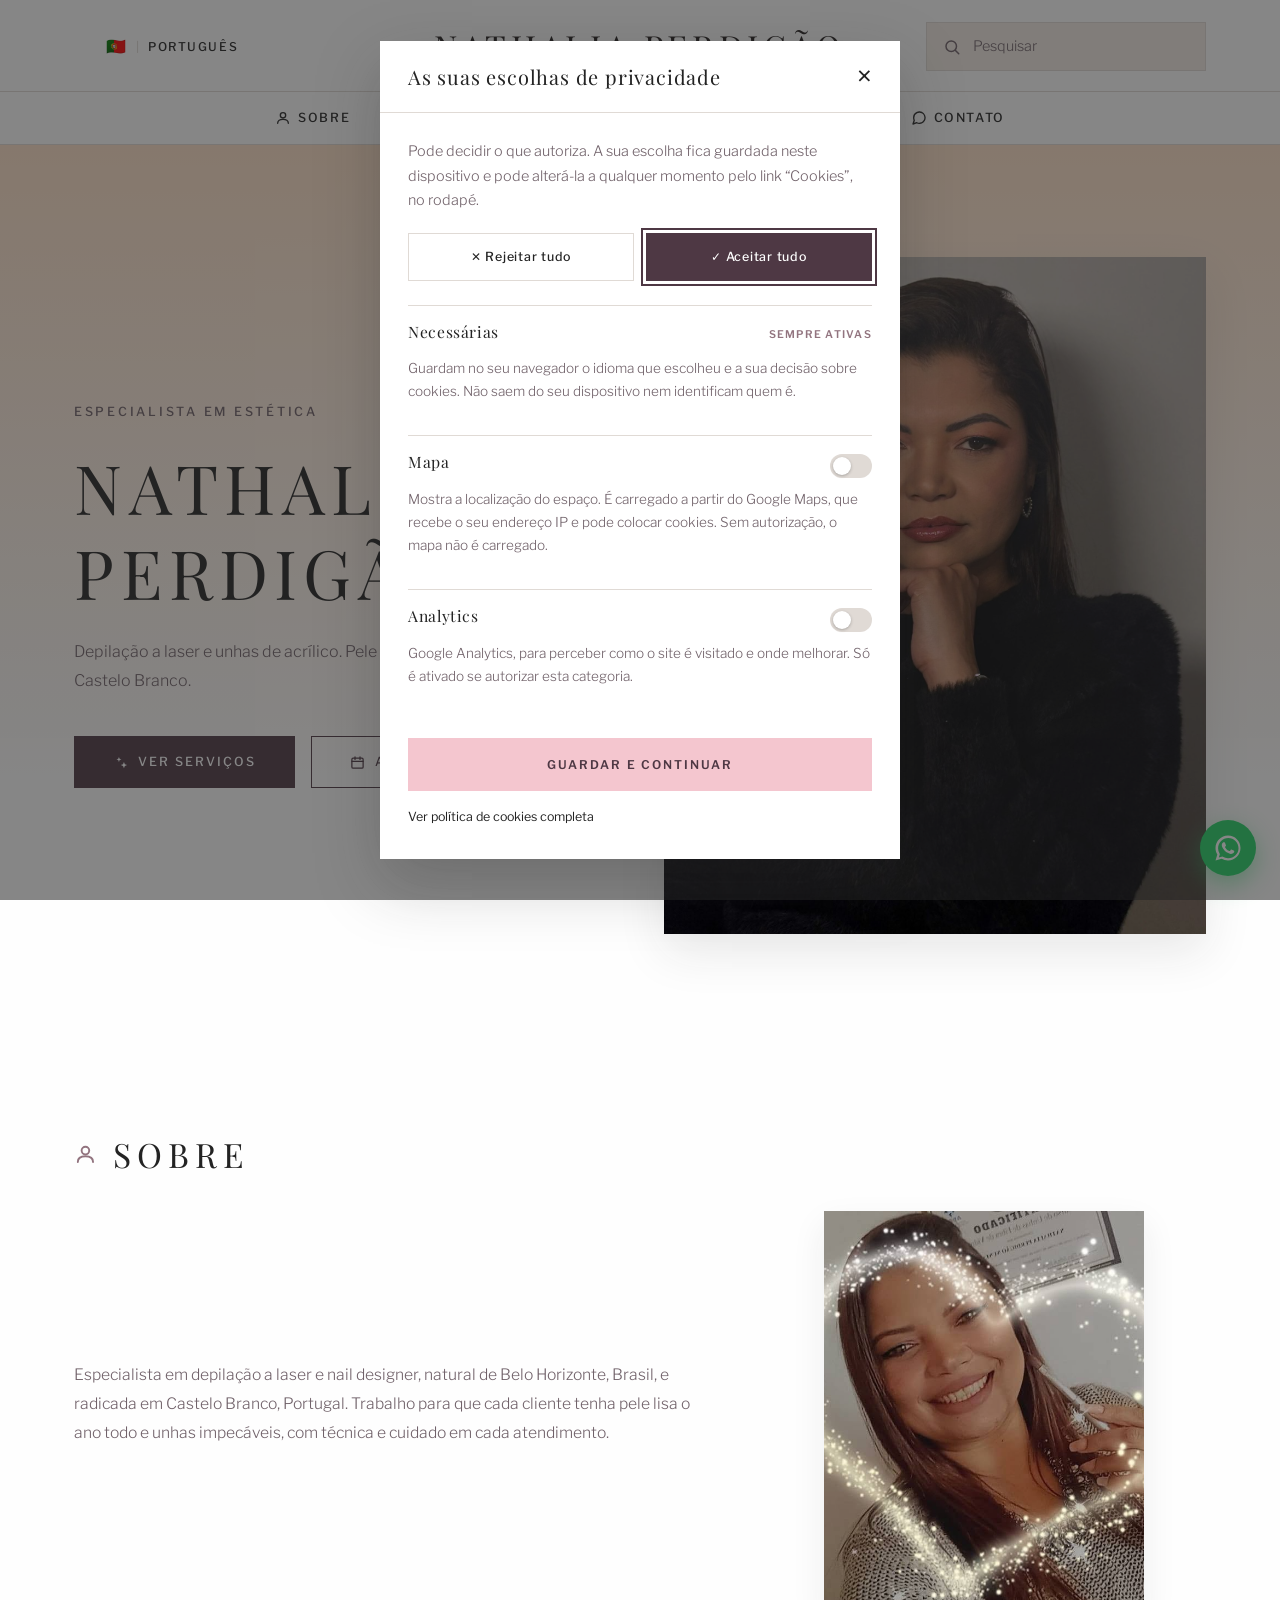
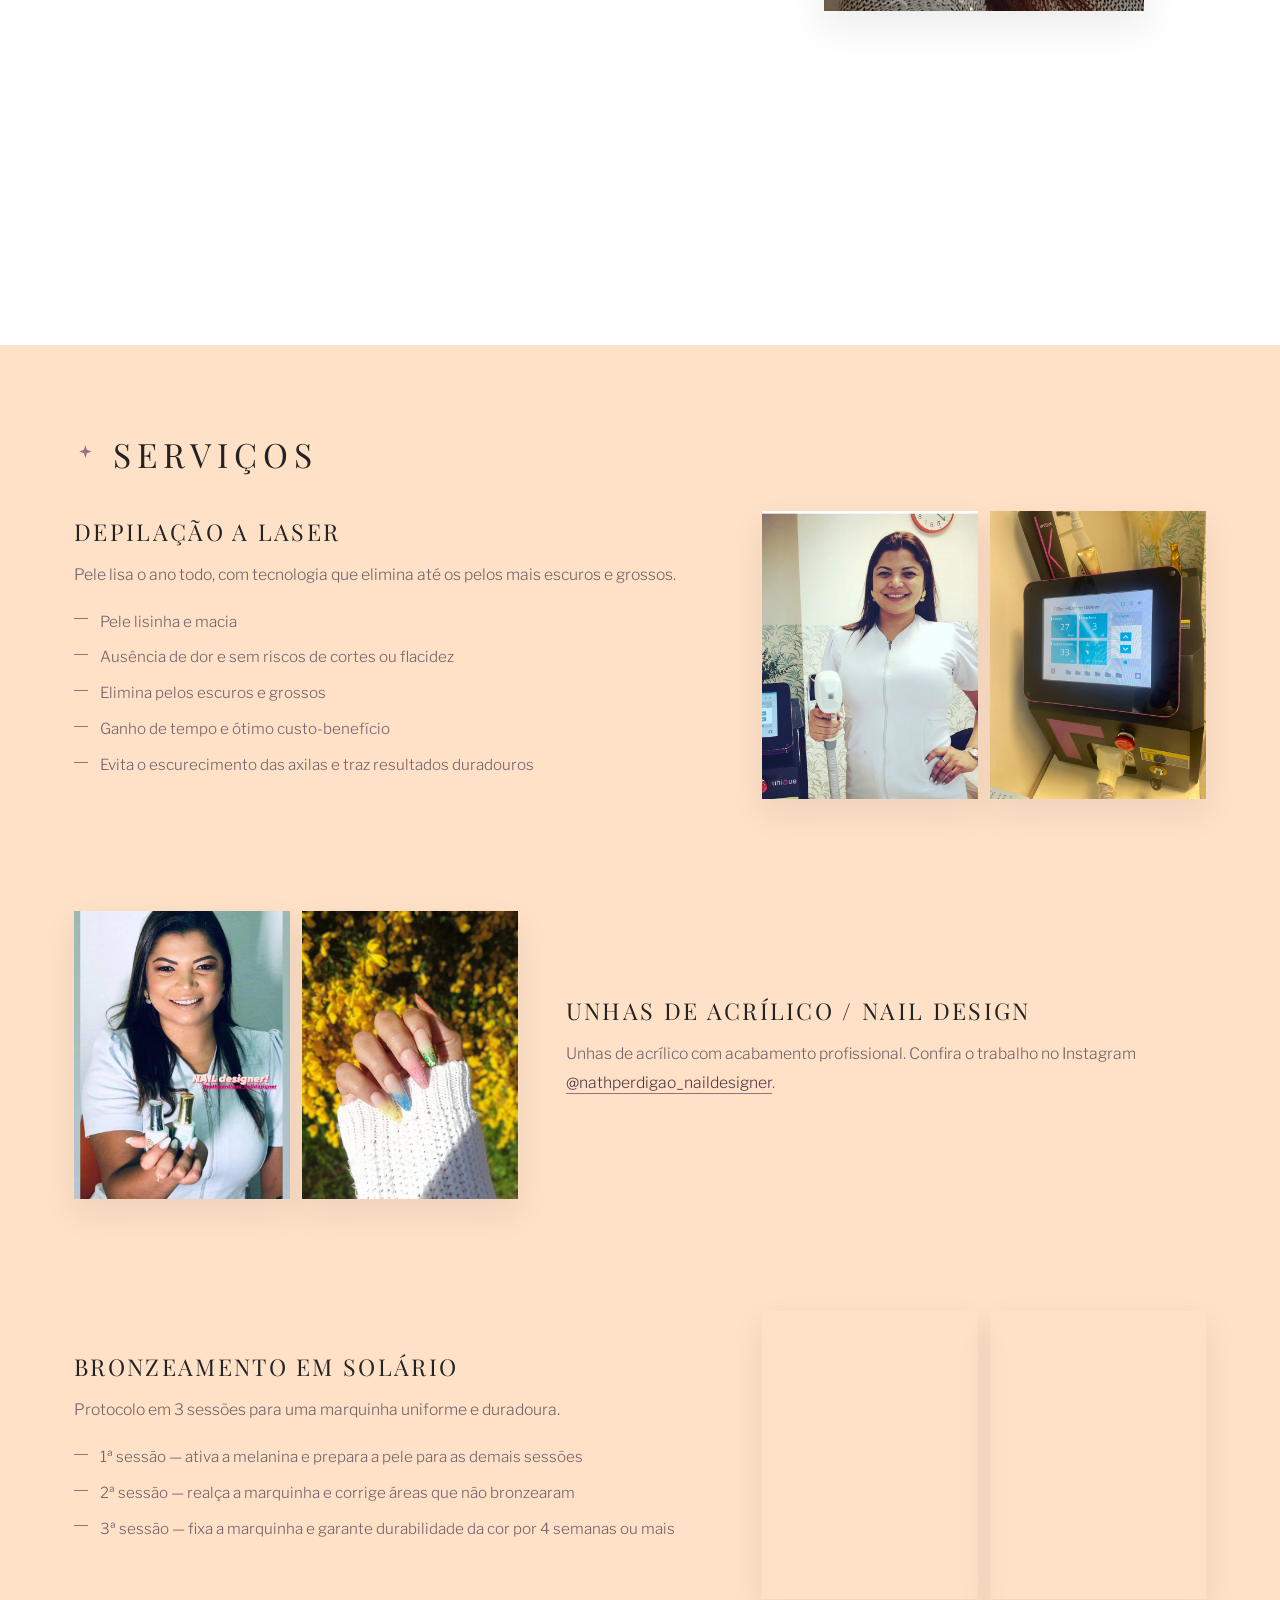
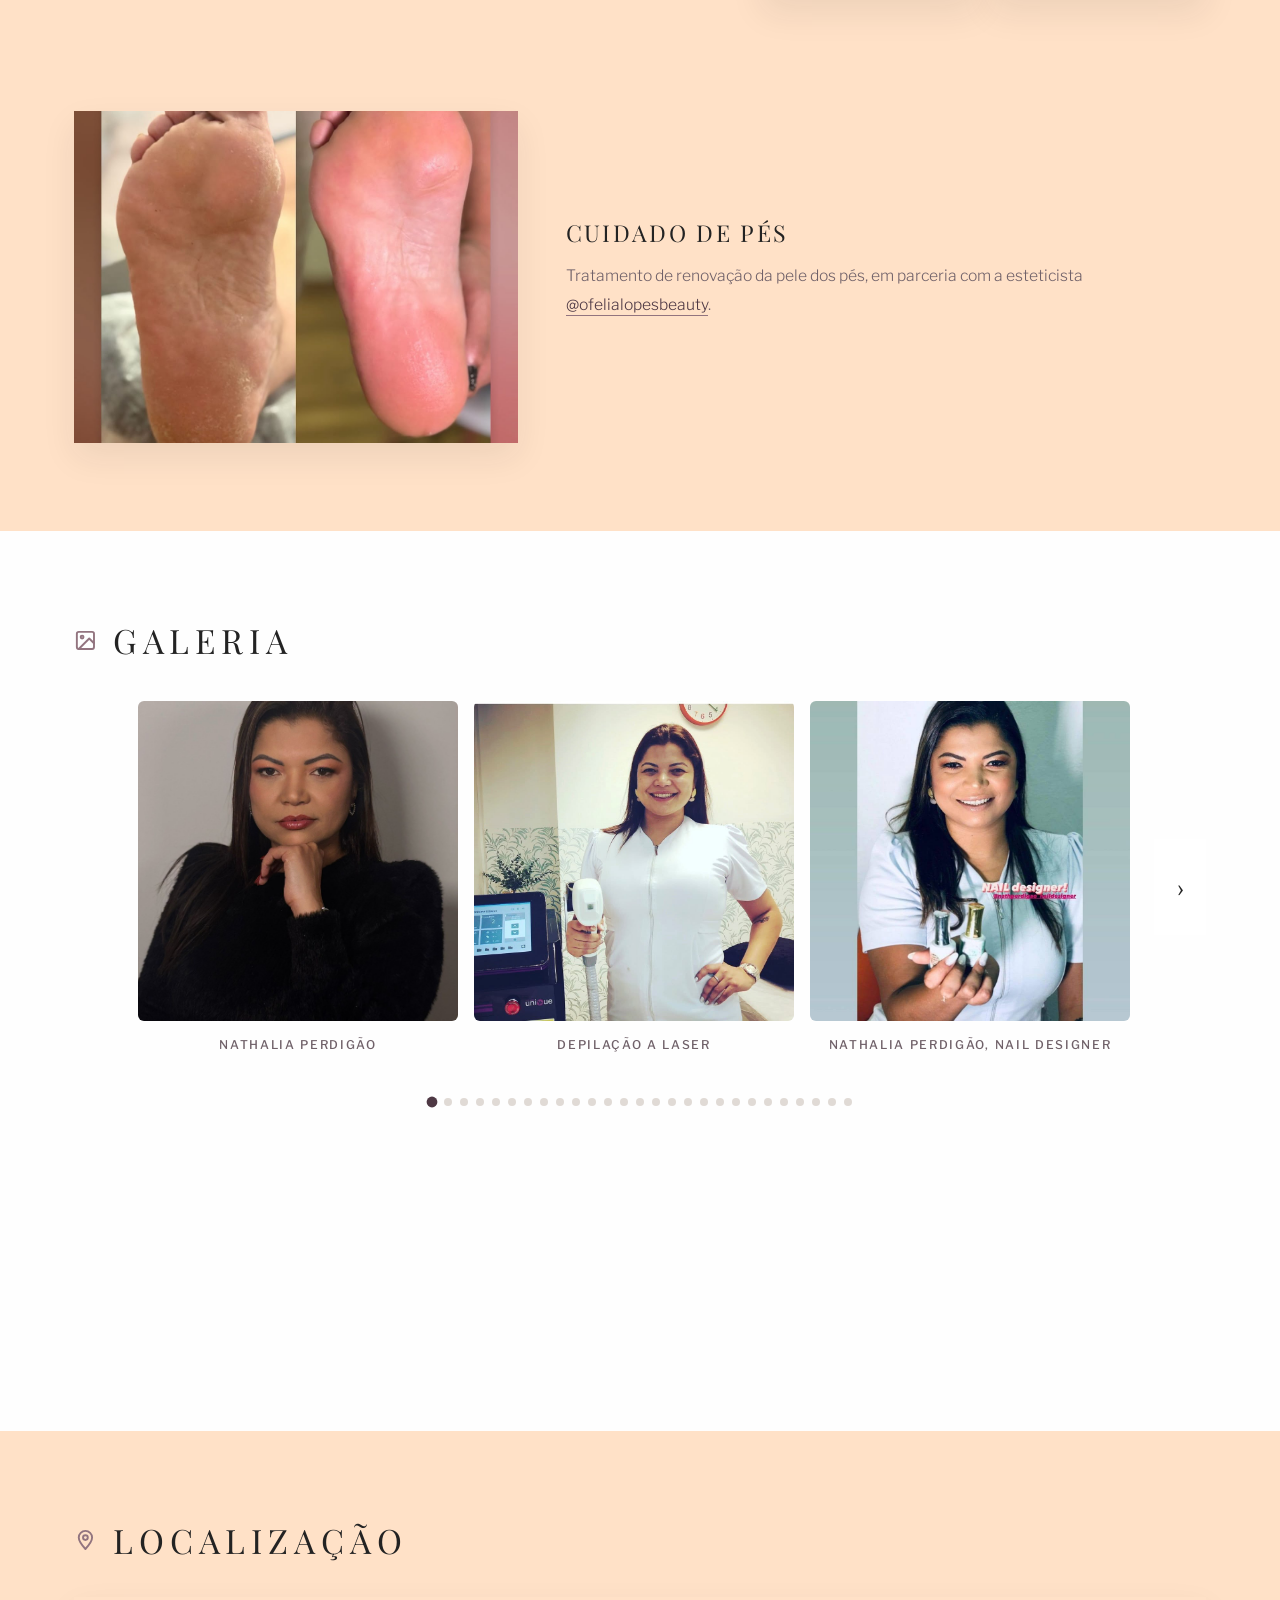
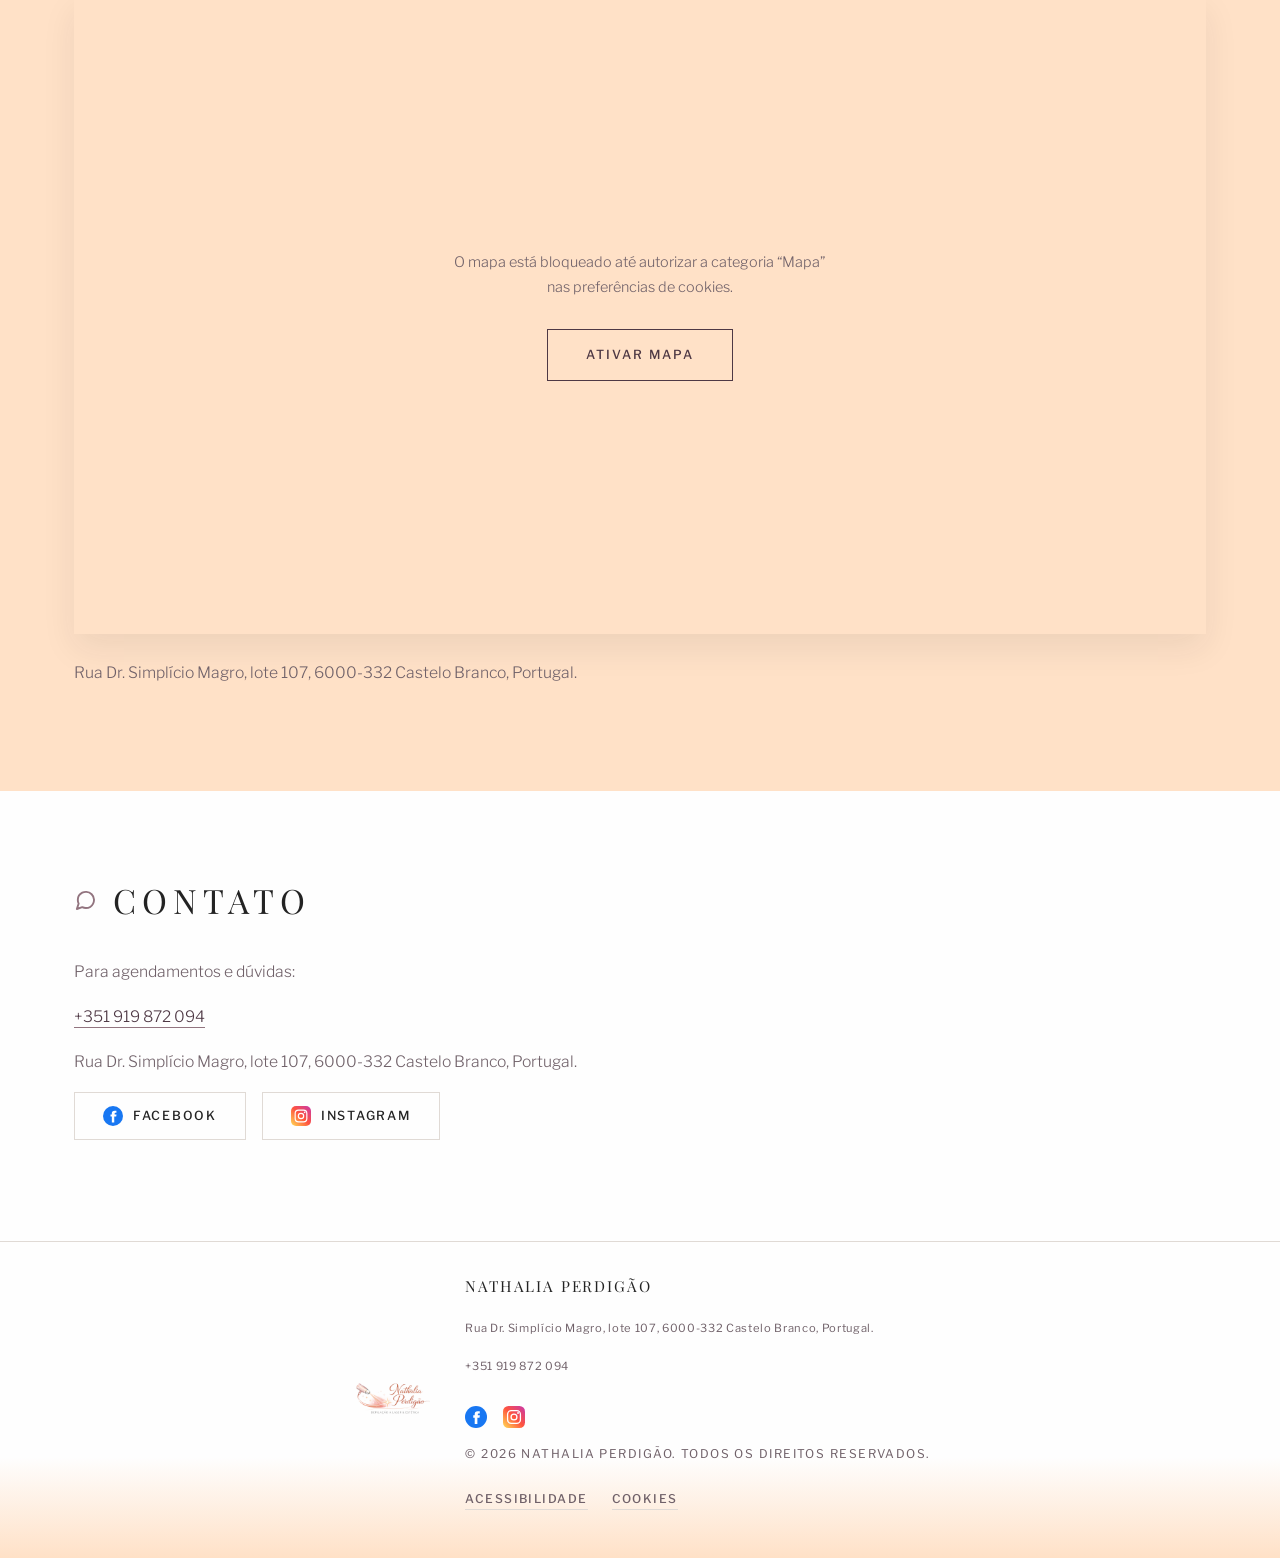
==== commit b5ce3a6e: "Restructure footer into two columns, add name and phone Logo on one side (shrunk to a smaller icon)," ====
--- a/index.html
+++ b/index.html
@@ -483,10 +483,12 @@
   </main>
 
   <footer class="site-footer">
-    <div class="container">
+    <div class="container footer-inner">
       <img src="assets/img/logos/logo-nathalia-perdigao.jpg" alt="Nathalia Perdigão — Depilação a Laser & Estética" class="footer-logo" width="1024" height="1024" loading="lazy" decoding="async" />
-      <p>&copy; <span id="year"></span> Nathalia Perdigão. <span data-i18n="footer.rights">Todos os direitos reservados.</span></p>
+      <div class="footer-info">
+      <p class="footer-name">Nathalia Perdigão</p>
       <p class="footer-address" data-i18n="local.address">Rua Dr. Simplício Magro, lote 107, 6000-332 Castelo Branco, Portugal.</p>
+      <p class="footer-phone"><a href="tel:+351919872094" data-i18n="contato.phone">+351 919 872 094</a></p>
       <div class="footer-social">
         <a href="https://web.facebook.com/nathalia.perdigao.904" class="footer-social-link" target="_blank" rel="noopener" aria-label="Facebook">
           <svg class="footer-social-icon" viewBox="0 0 24 24" aria-hidden="true">
@@ -510,10 +512,12 @@
           </svg>
         </a>
       </div>
+      <p class="footer-copyright">&copy; <span id="year"></span> Nathalia Perdigão. <span data-i18n="footer.rights">Todos os direitos reservados.</span></p>
       <p class="footer-links">
         <button type="button" class="footer-link" id="a11yTrigger" data-i18n="a11y.link">Acessibilidade</button>
         <button type="button" class="footer-link" id="cookieSettings" data-i18n="cookies.link">Cookies</button>
       </p>
+      </div>
     </div>
   </footer>
 
--- a/assets/css/style.css
+++ b/assets/css/style.css
@@ -740,24 +740,62 @@
   border-top: 1px solid var(--color-border);
 }
 
+.footer-inner {
+  display: flex;
+  align-items: center;
+  justify-content: center;
+  gap: 28px;
+  text-align: left;
+}
+
 .footer-logo {
   display: block;
-  max-width: 220px;
-  width: 100%;
+  flex-shrink: 0;
+  width: 88px;
   height: auto;
-  margin: 0 auto 10px;
+  margin: 0;
+}
+
+.footer-info {
+  display: flex;
+  flex-direction: column;
+  align-items: flex-start;
+}
+
+.footer-name {
+  font-family: var(--font-heading);
+  font-size: 0.95rem;
+  font-weight: 400;
+  letter-spacing: 0.12em;
+  text-transform: uppercase;
+  color: var(--color-text);
 }
 
 .footer-address {
-  margin-top: 2px;
+  margin-top: 6px;
   font-size: 0.7rem;
   letter-spacing: 0.06em;
   text-transform: none;
 }
 
+.footer-phone {
+  margin-top: 4px;
+  font-size: 0.7rem;
+  letter-spacing: 0.06em;
+  text-transform: none;
+}
+
+.footer-phone a {
+  color: inherit;
+}
+
+.footer-phone a:hover {
+  color: var(--color-accent);
+}
+
 .footer-social {
   display: flex;
-  justify-content: center;
+  justify-content: flex-start;
   gap: 16px;
   margin-top: 14px;
 }
@@ -775,6 +813,29 @@
 .footer-social-icon {
   width: 22px;
   height: 22px;
+}
+
+.footer-copyright {
+  margin-top: 16px;
+}
+
+@media (max-width: 767.98px) {
+  .footer-inner {
+    flex-direction: column;
+    text-align: center;
+  }
+
+  .footer-info {
+    align-items: center;
+  }
+
+  .footer-social {
+    justify-content: center;
+  }
+
+  .footer-links {
+    justify-content: center;
+  }
 }
 
 /* Lightbox */
@@ -1340,7 +1401,7 @@
 .footer-links {
   margin-top: 10px;
   display: flex;
-  justify-content: center;
+  justify-content: flex-start;
   gap: 24px;
 }
 
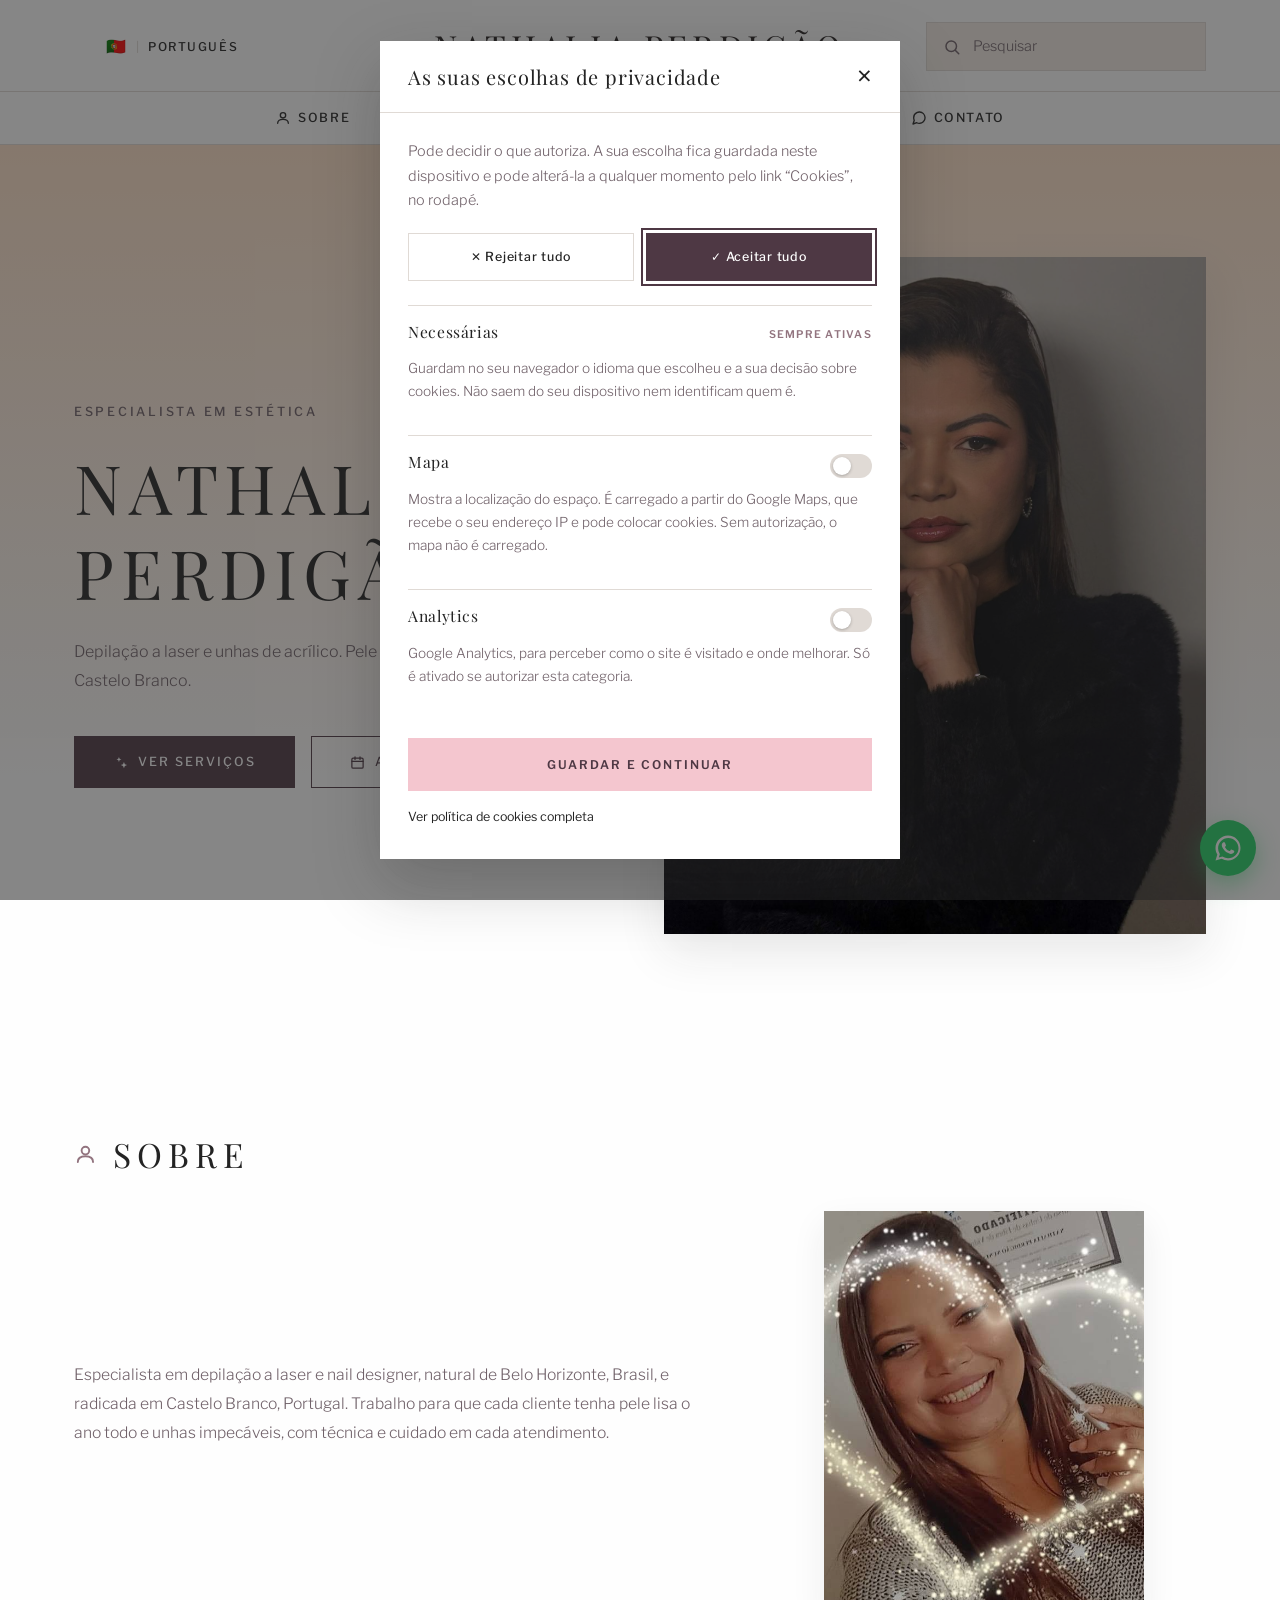
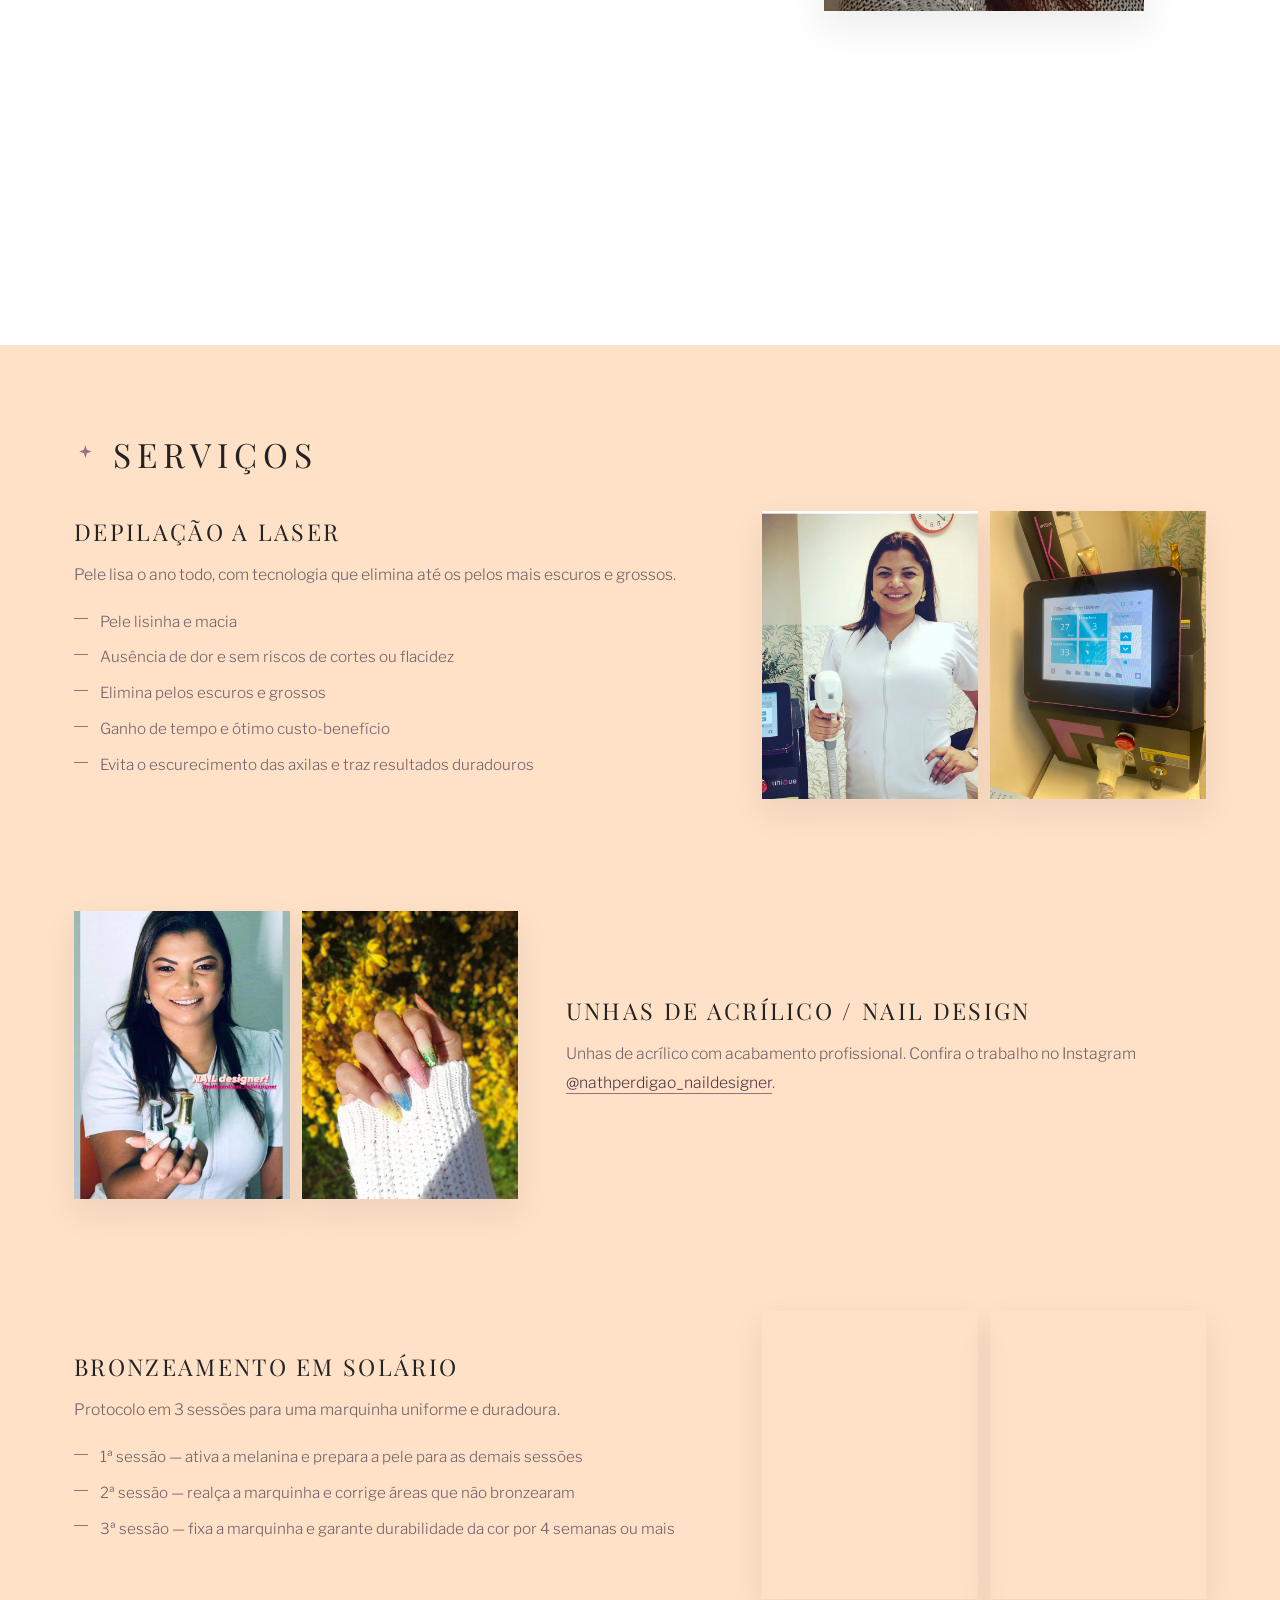
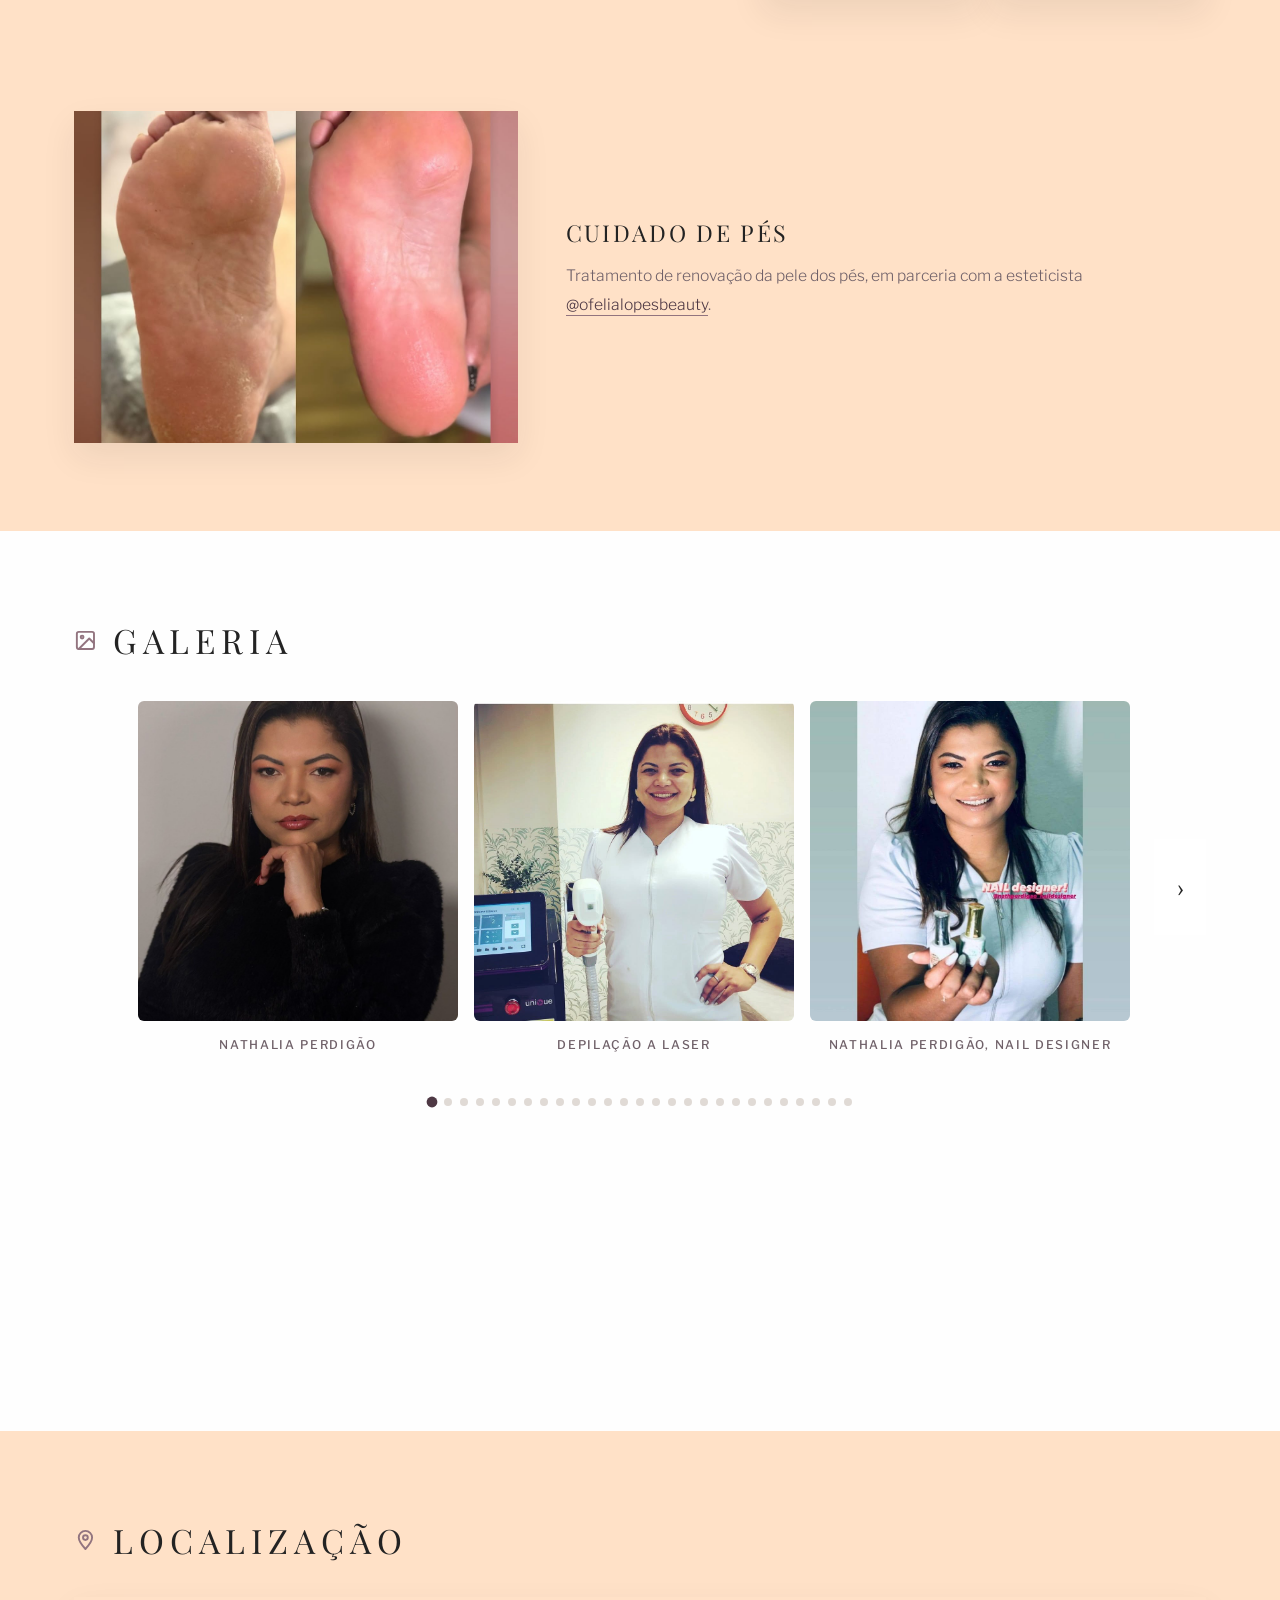
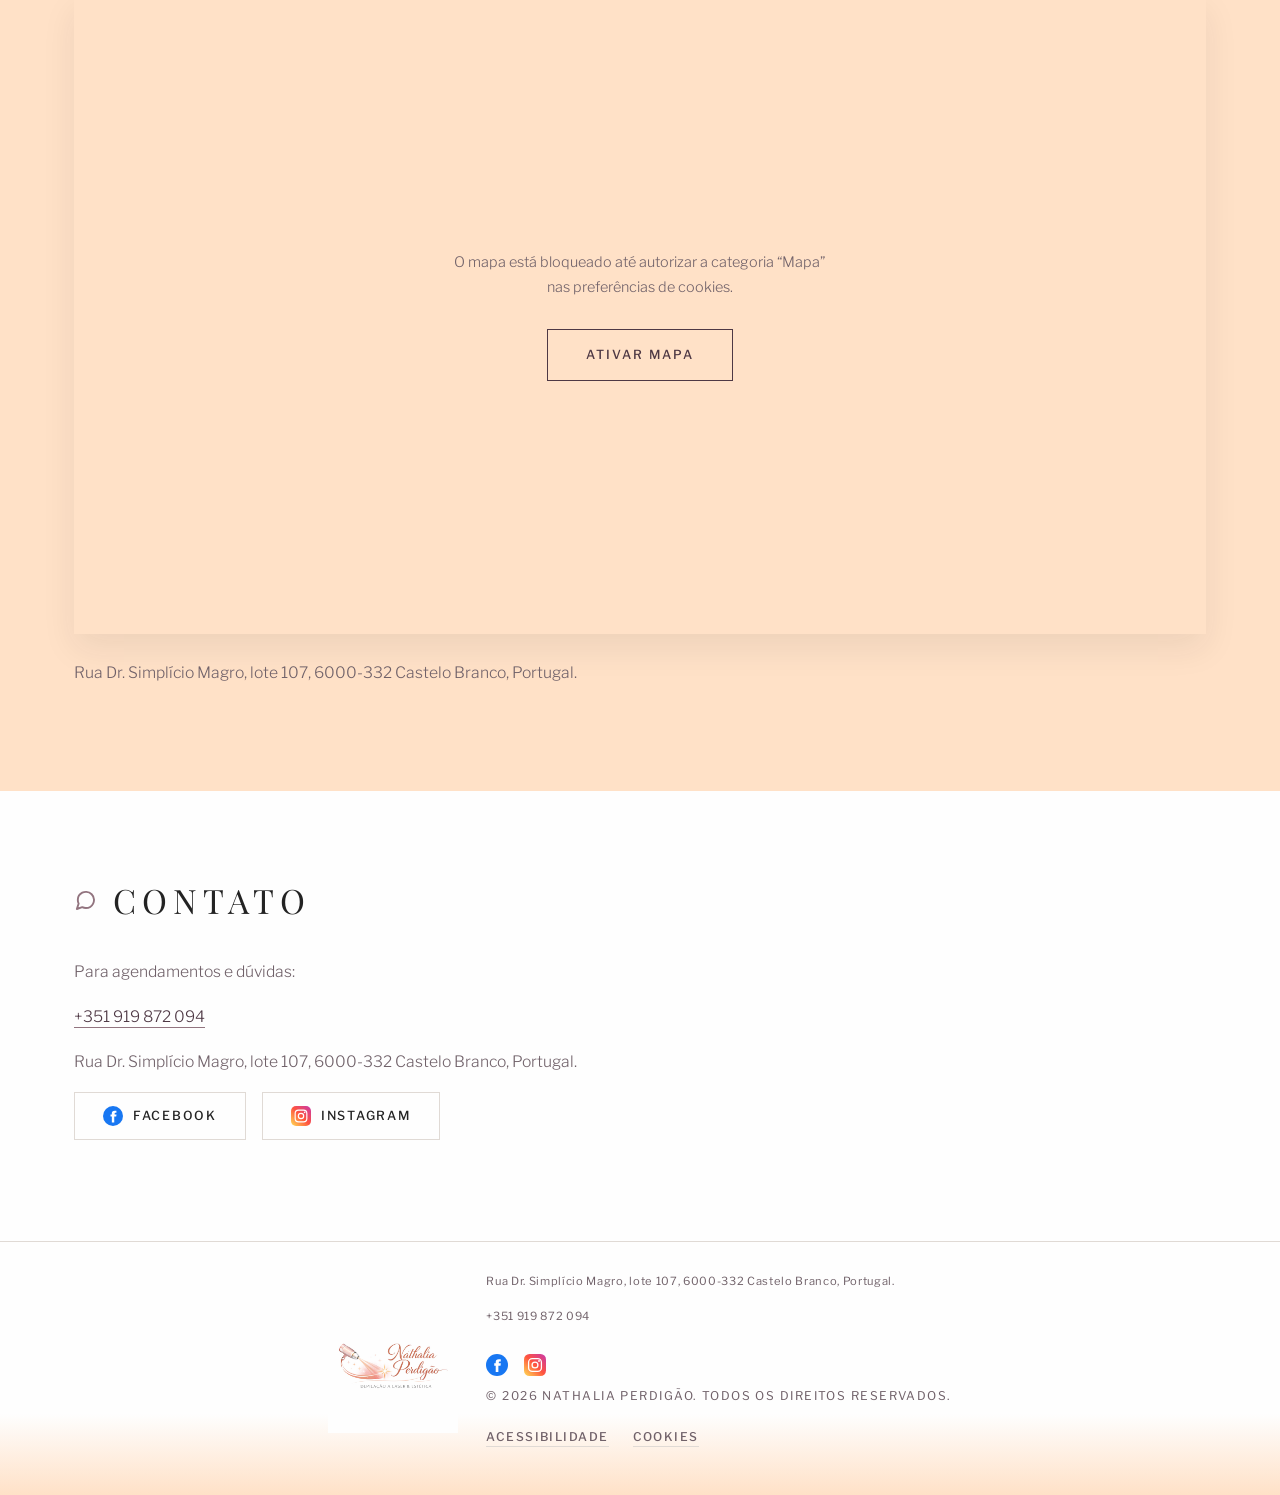
==== commit 0ce64169: "Enlarge footer logo, drop redundant name line, tighten line spacing The logo already carries the nam" ====
--- a/index.html
+++ b/index.html
@@ -486,7 +486,6 @@
     <div class="container footer-inner">
       <img src="assets/img/logos/logo-nathalia-perdigao.jpg" alt="Nathalia Perdigão — Depilação a Laser & Estética" class="footer-logo" width="1024" height="1024" loading="lazy" decoding="async" />
       <div class="footer-info">
-      <p class="footer-name">Nathalia Perdigão</p>
       <p class="footer-address" data-i18n="local.address">Rua Dr. Simplício Magro, lote 107, 6000-332 Castelo Branco, Portugal.</p>
       <p class="footer-phone"><a href="tel:+351919872094" data-i18n="contato.phone">+351 919 872 094</a></p>
       <div class="footer-social">
--- a/assets/css/style.css
+++ b/assets/css/style.css
@@ -751,7 +751,7 @@
 .footer-logo {
   display: block;
   flex-shrink: 0;
-  width: 88px;
+  width: 130px;
   height: auto;
   margin: 0;
 }
@@ -762,24 +762,18 @@
   align-items: flex-start;
 }
 
-.footer-name {
-  font-family: var(--font-heading);
-  font-size: 0.95rem;
-  font-weight: 400;
-  letter-spacing: 0.12em;
-  text-transform: uppercase;
-  color: var(--color-text);
+.footer-info p {
+  line-height: 1.4;
 }
 
 .footer-address {
-  margin-top: 6px;
   font-size: 0.7rem;
   letter-spacing: 0.06em;
   text-transform: none;
 }
 
 .footer-phone {
-  margin-top: 4px;
+  margin-top: 3px;
   font-size: 0.7rem;
   letter-spacing: 0.06em;
   text-transform: none;
@@ -816,7 +810,7 @@
 }
 
 .footer-copyright {
-  margin-top: 16px;
+  margin-top: 12px;
 }
 
 @media (max-width: 767.98px) {
@@ -1399,7 +1393,7 @@
 
 /* Declaração de acessibilidade */
 .footer-links {
-  margin-top: 10px;
+  margin-top: 8px;
   display: flex;
   justify-content: flex-start;
   gap: 24px;
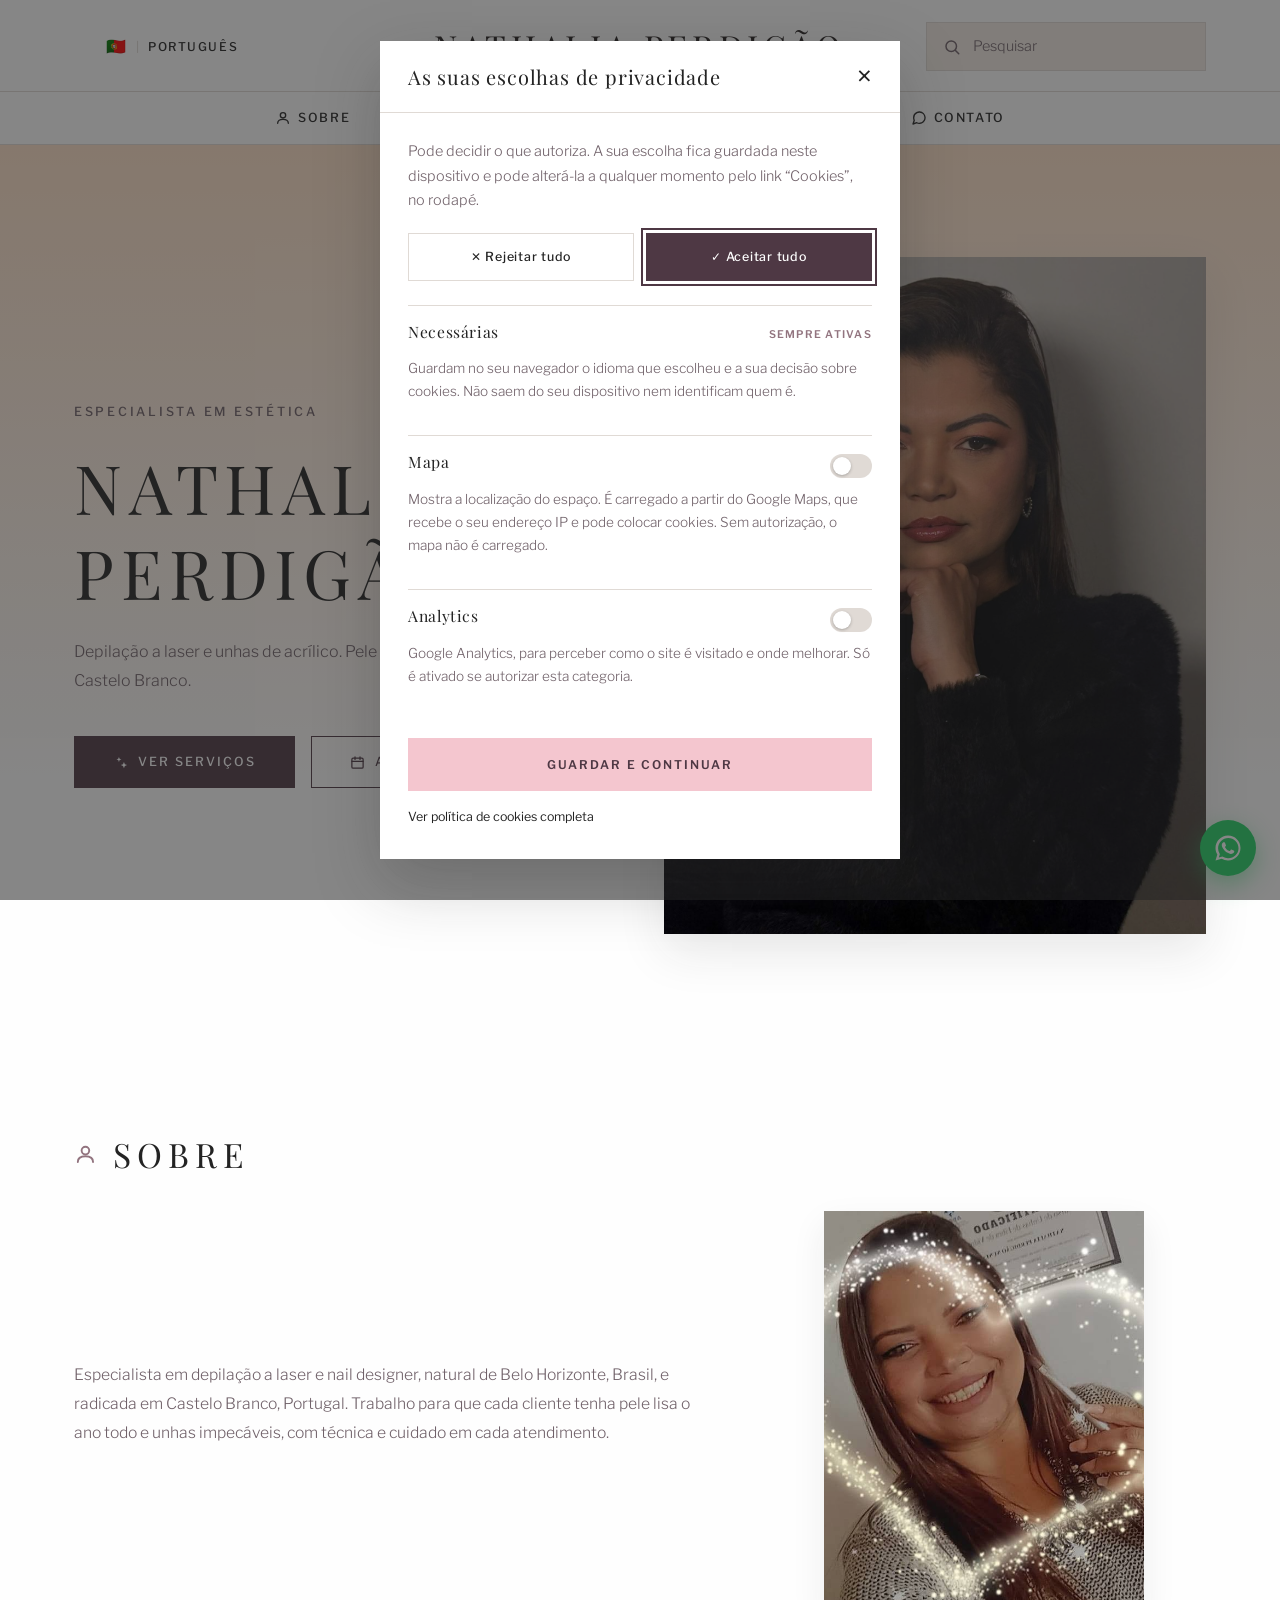
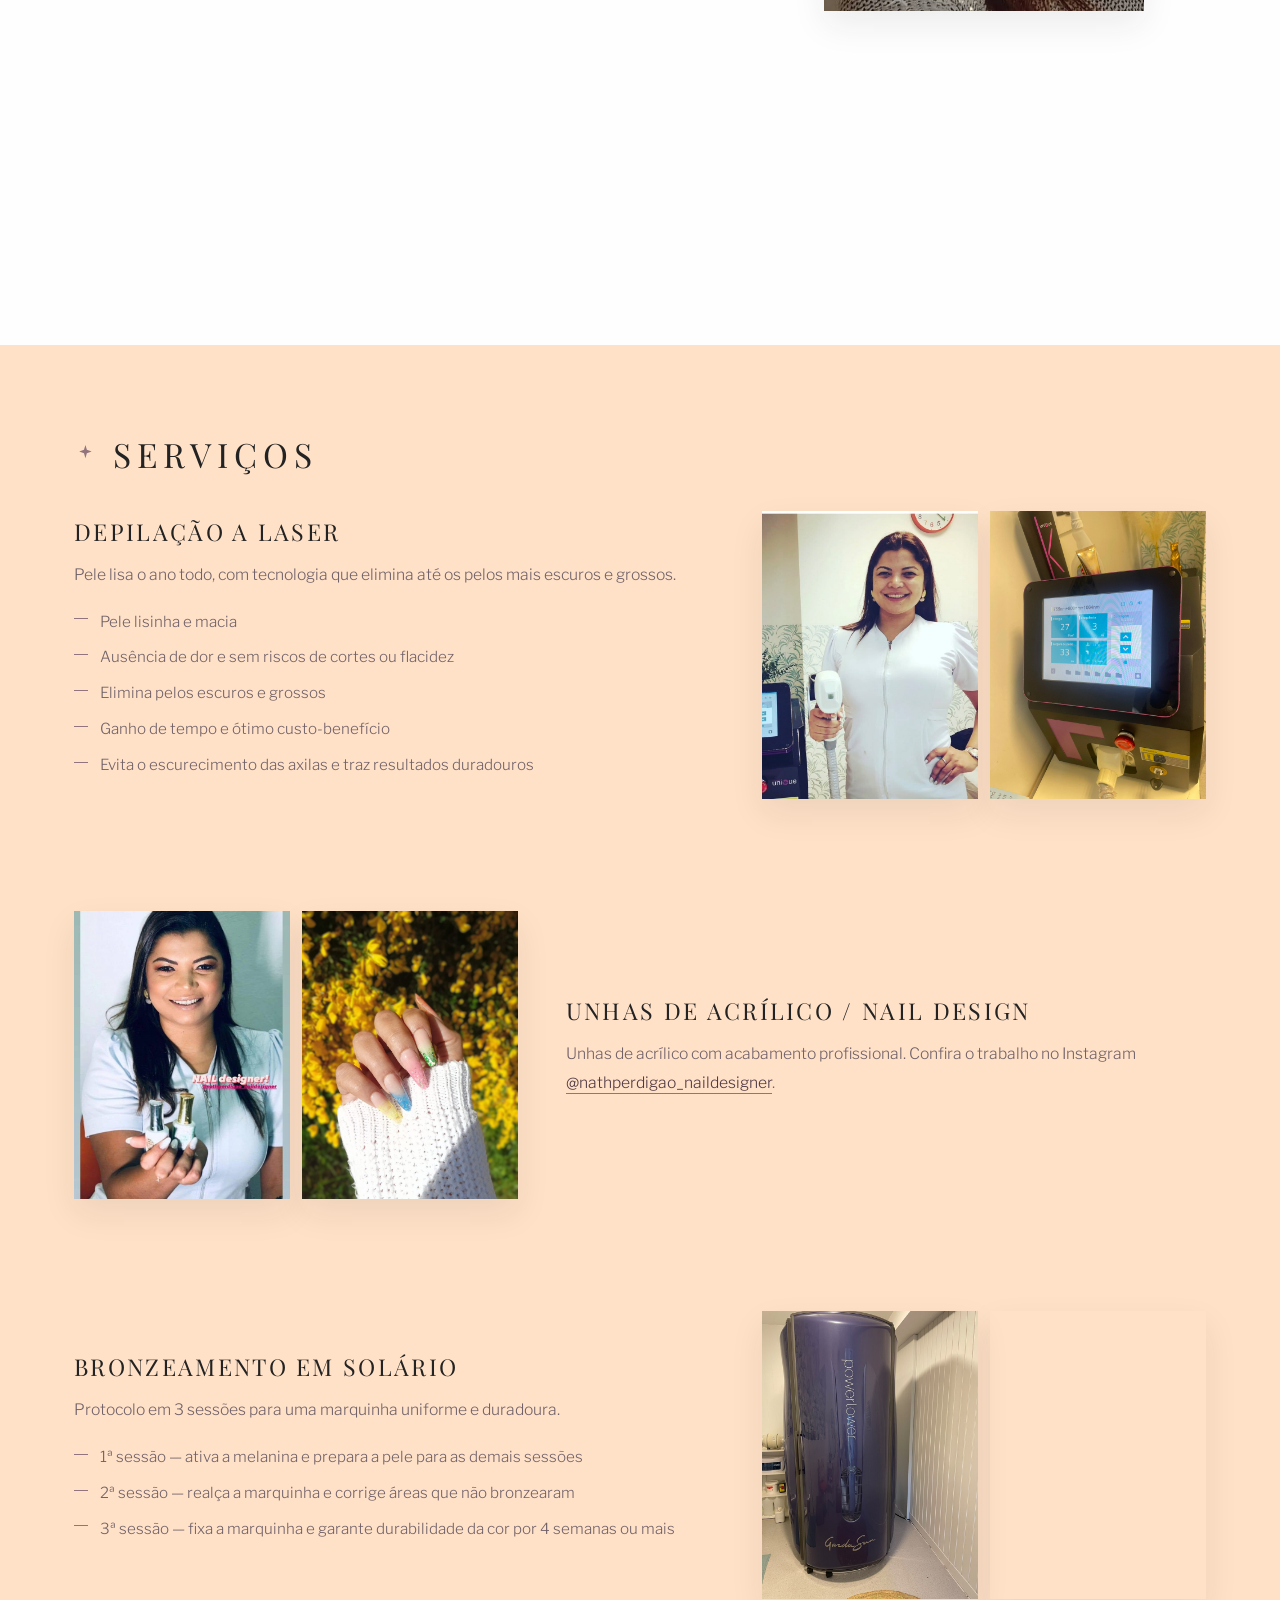
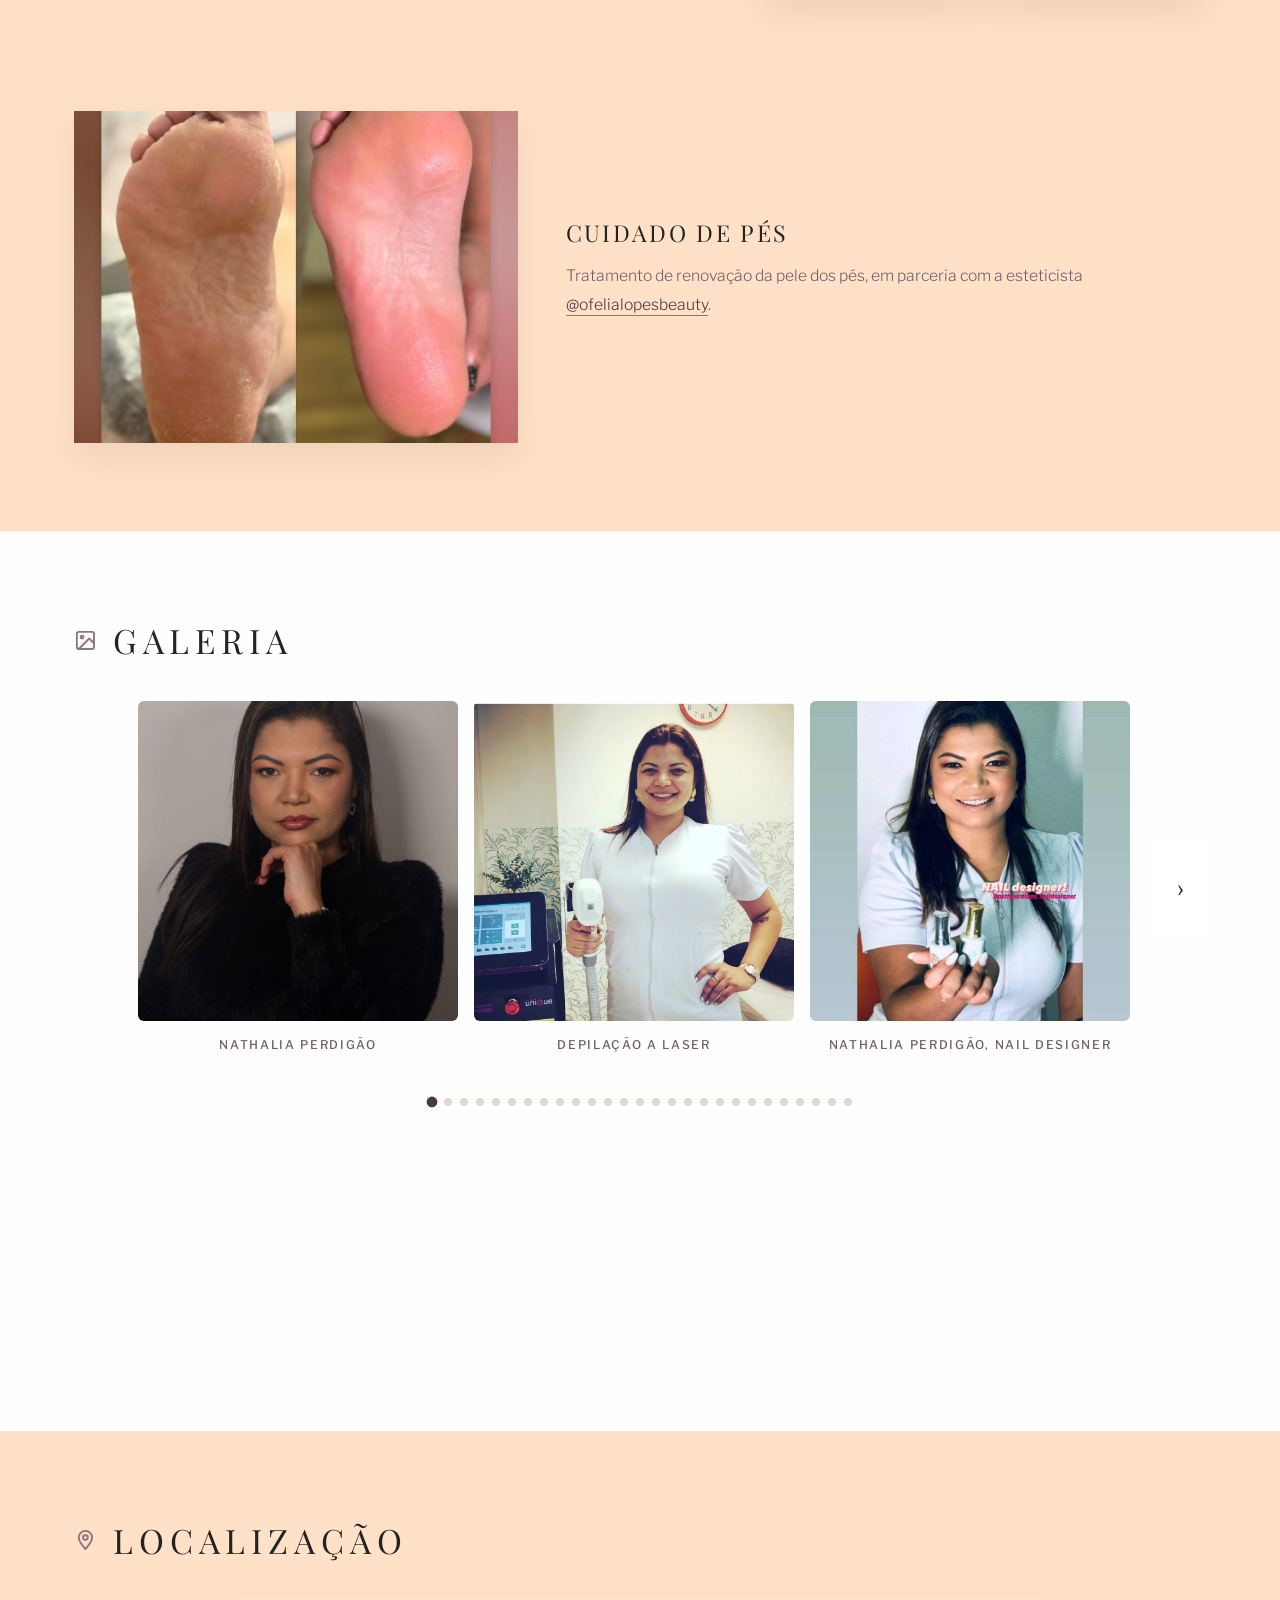
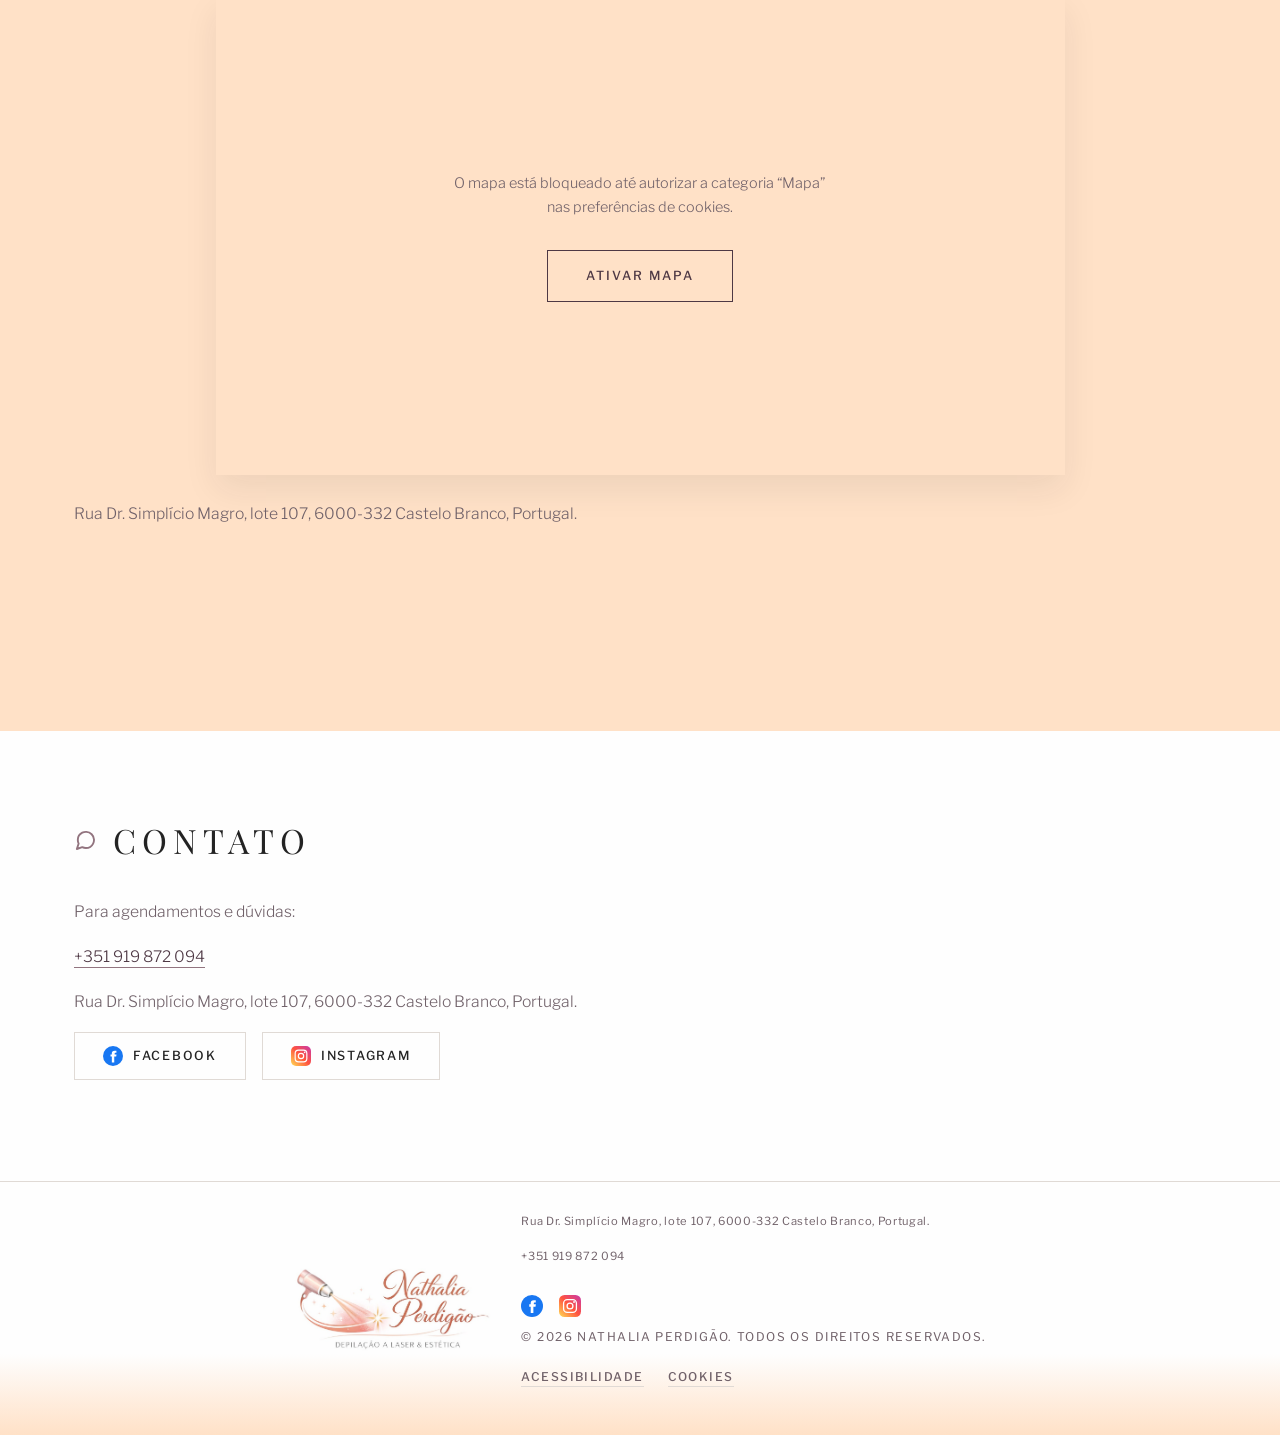
==== commit 1b063664: "Trim the footer logo's whitespace border The source logo is a 1024x1024 square with the actual mark " ====
--- a/index.html
+++ b/index.html
@@ -484,7 +484,7 @@
 
   <footer class="site-footer">
     <div class="container footer-inner">
-      <img src="assets/img/logos/logo-nathalia-perdigao.jpg" alt="Nathalia Perdigão — Depilação a Laser & Estética" class="footer-logo" width="1024" height="1024" loading="lazy" decoding="async" />
+      <img src="assets/img/logos/logo-nathalia-perdigao-footer.jpg" alt="Nathalia Perdigão — Depilação a Laser & Estética" class="footer-logo" width="895" height="394" loading="lazy" decoding="async" />
       <div class="footer-info">
       <p class="footer-address" data-i18n="local.address">Rua Dr. Simplício Magro, lote 107, 6000-332 Castelo Branco, Portugal.</p>
       <p class="footer-phone"><a href="tel:+351919872094" data-i18n="contato.phone">+351 919 872 094</a></p>
--- a/assets/css/style.css
+++ b/assets/css/style.css
@@ -522,10 +522,19 @@
   margin-top: 8px;
   margin-bottom: 24px;
   width: 100%;
+  max-width: 75%;
+  margin-left: auto;
+  margin-right: auto;
   aspect-ratio: 16 / 9;
   border-radius: var(--radius);
   overflow: hidden;
   box-shadow: 0 14px 32px rgba(35, 35, 35, 0.08);
+}
+
+@media (max-width: 767.98px) {
+  .map-embed {
+    max-width: 100%;
+  }
 }
 
 .map-placeholder {
@@ -751,7 +760,7 @@
 .footer-logo {
   display: block;
   flex-shrink: 0;
-  width: 130px;
+  width: 200px;
   height: auto;
   margin: 0;
 }
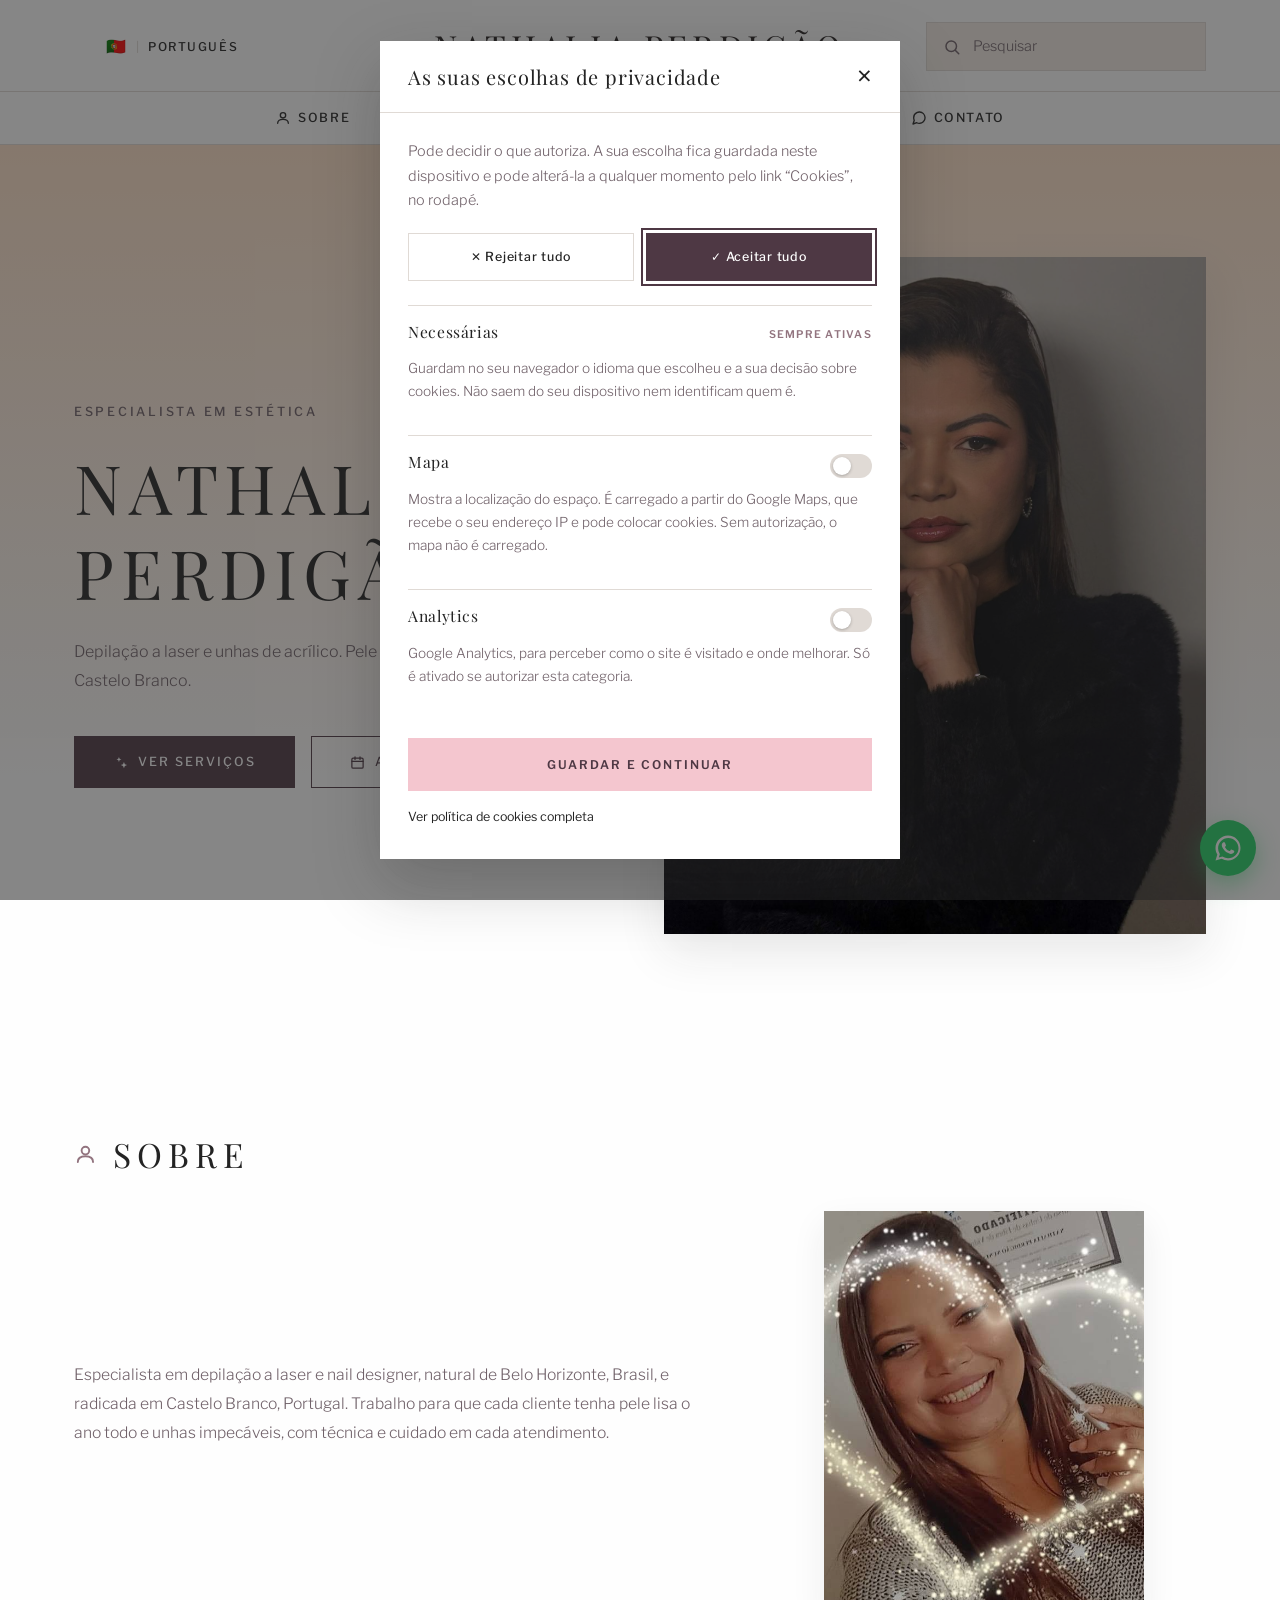
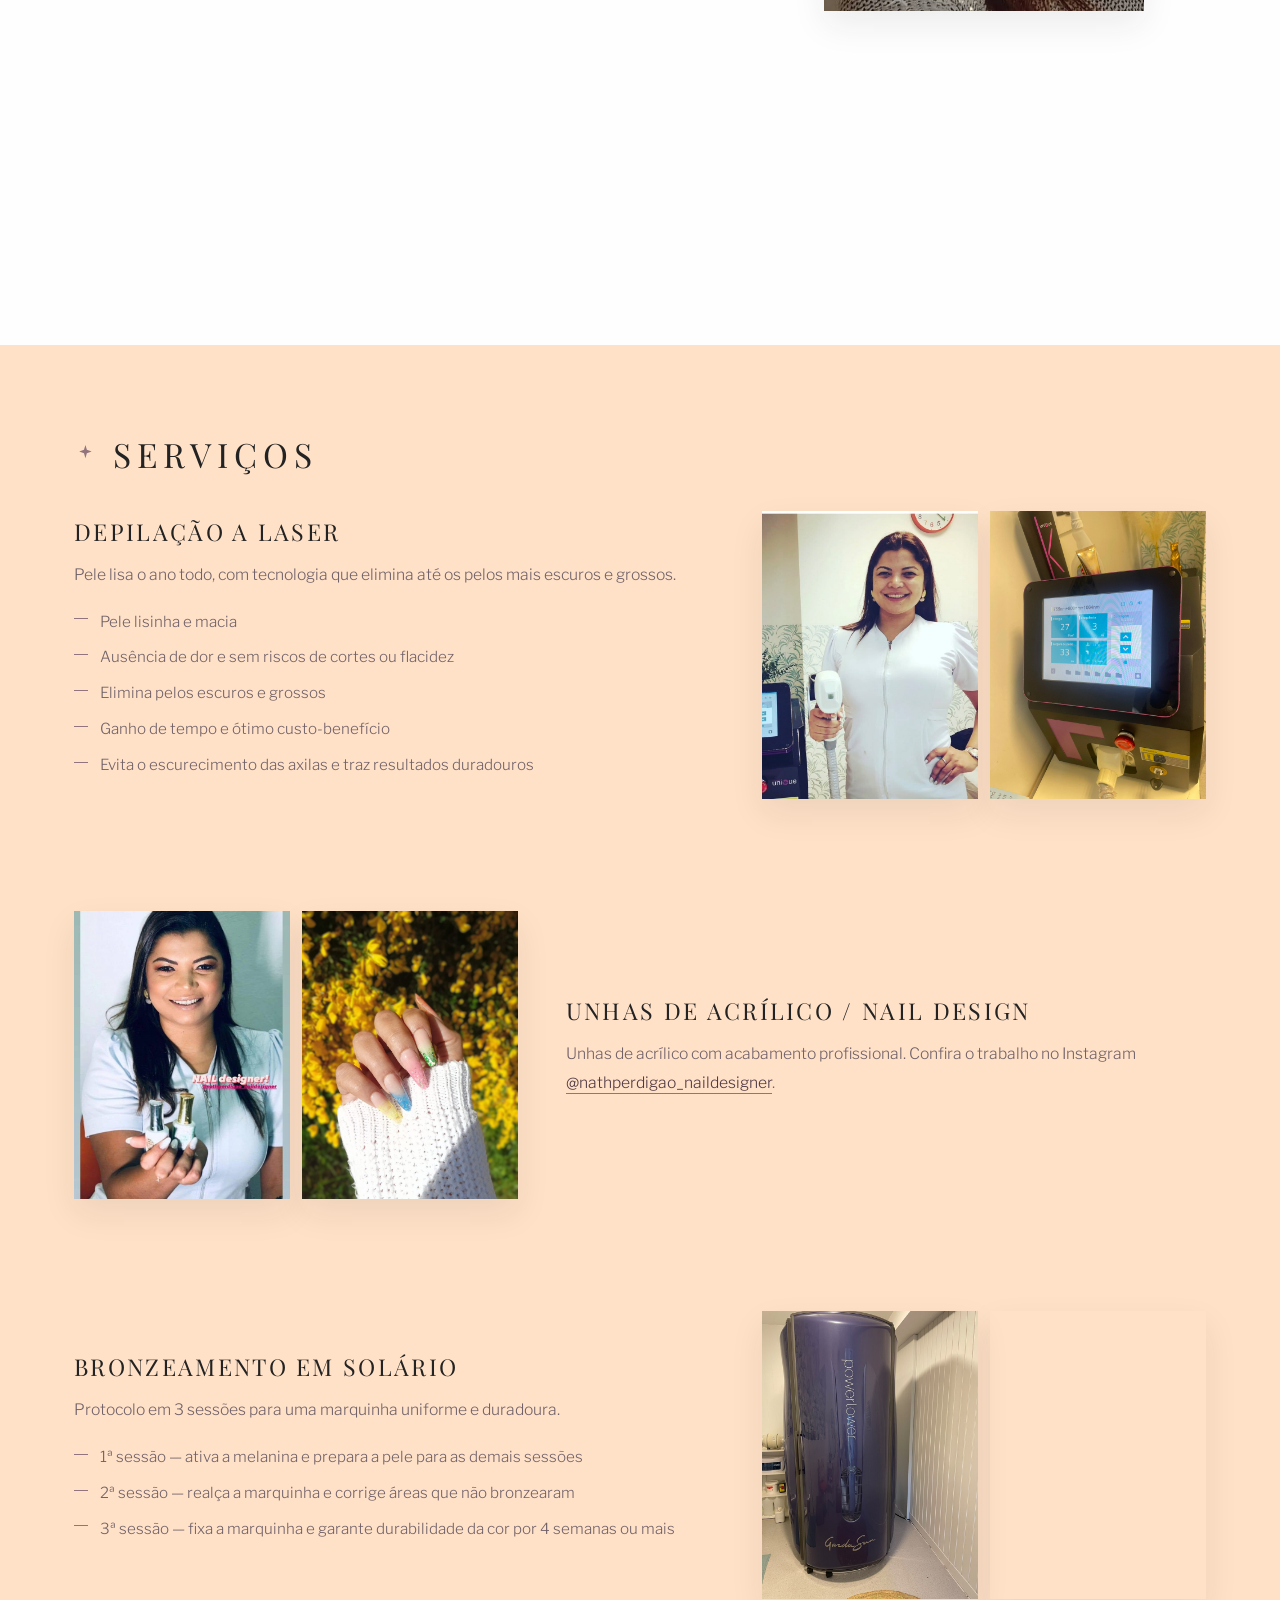
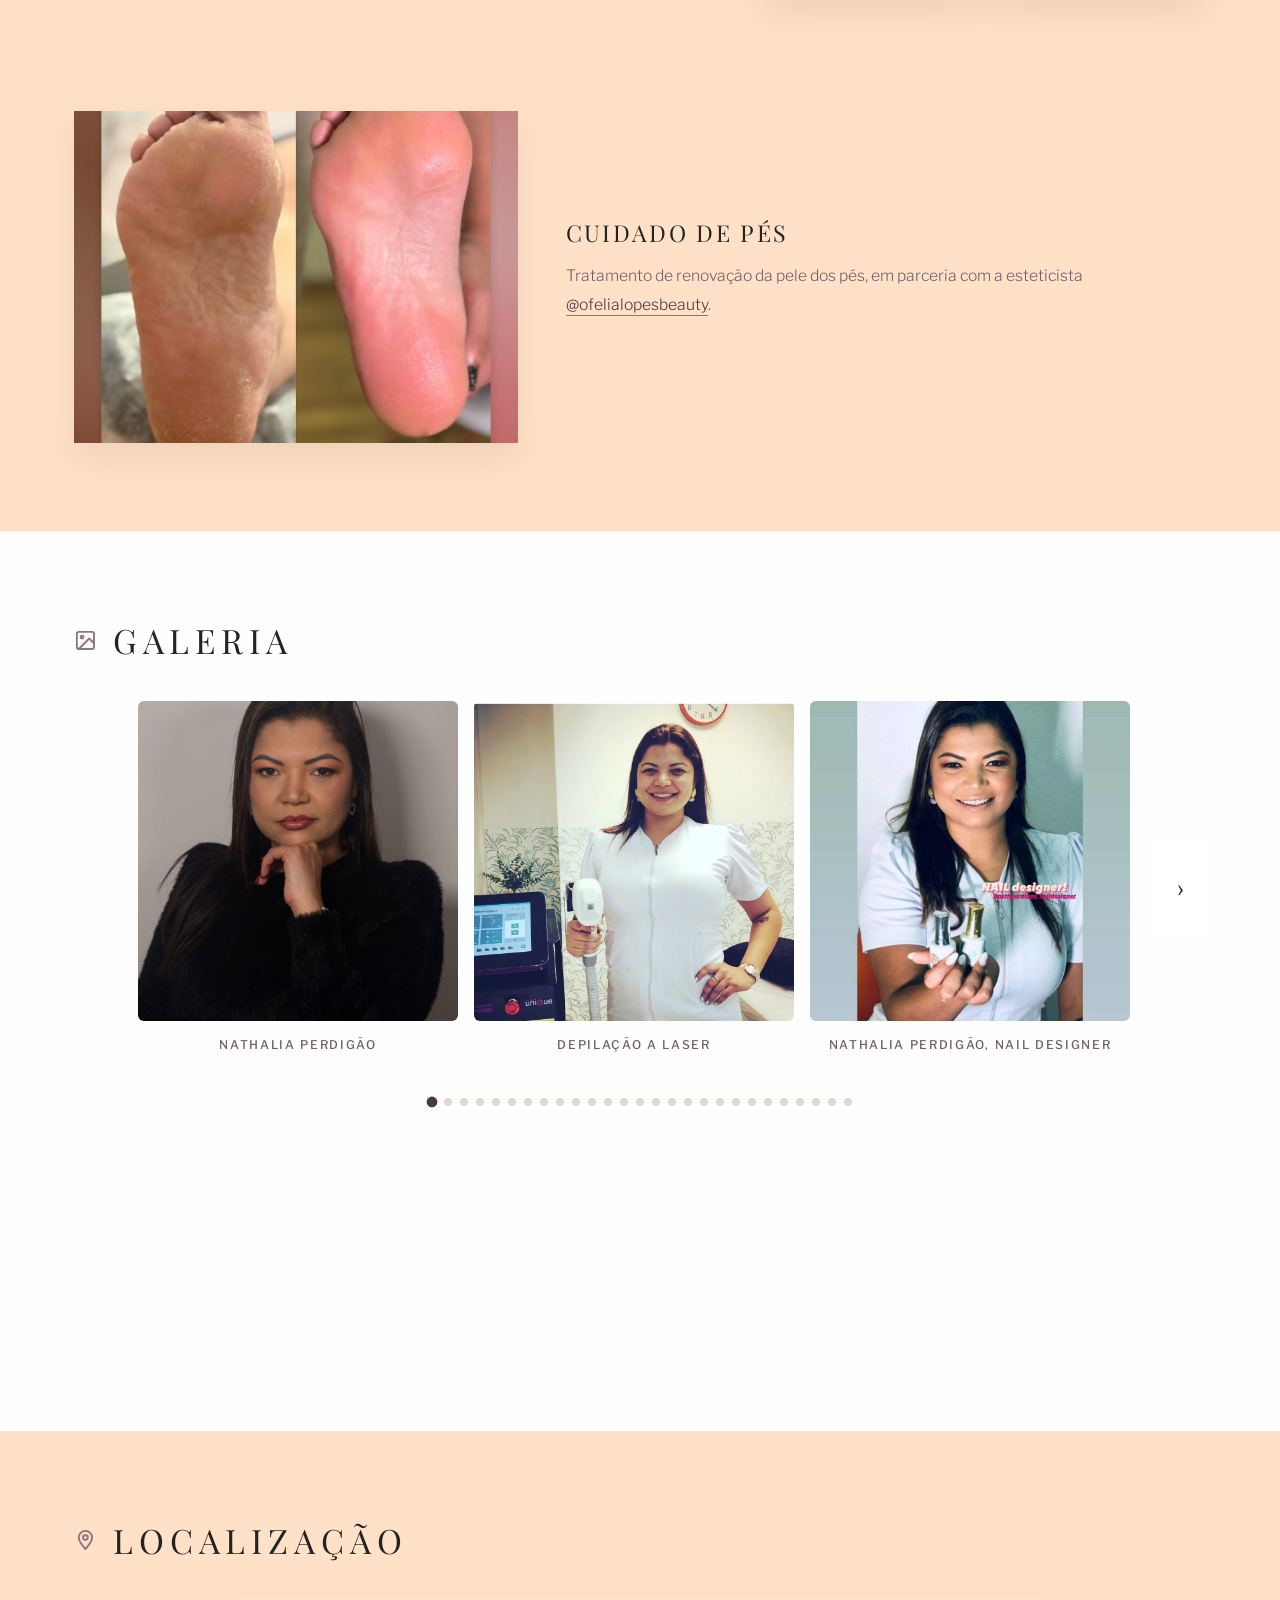
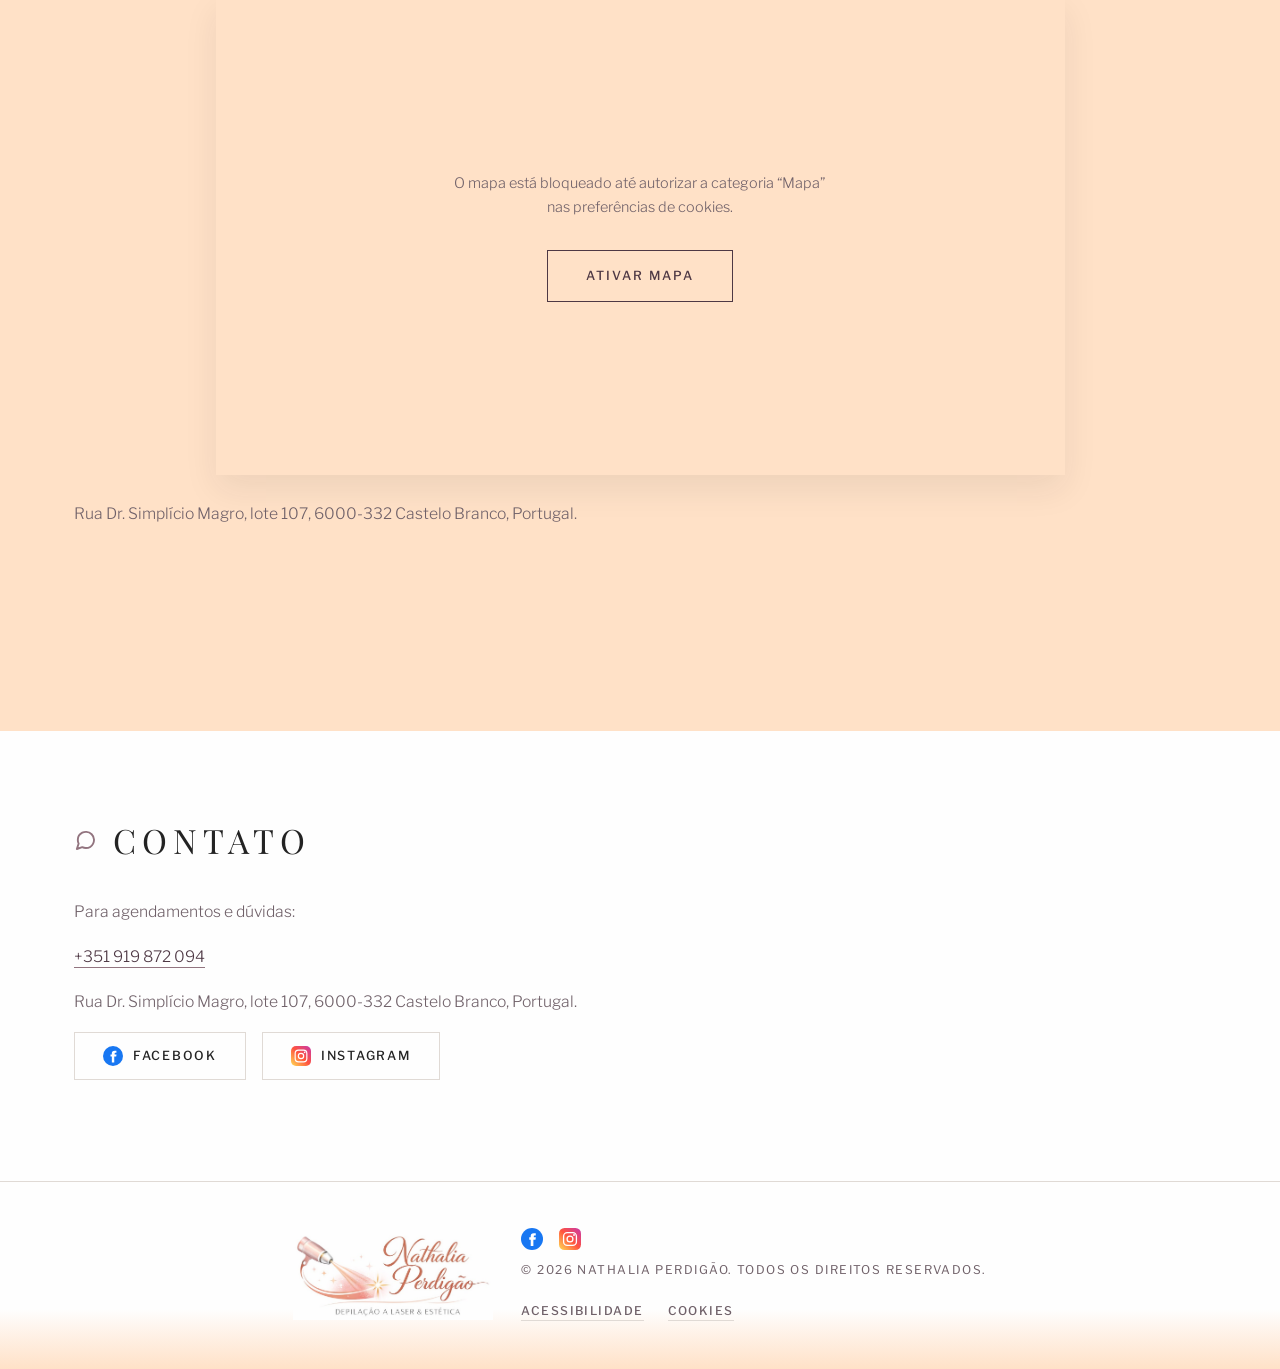
==== commit 97e44b6d: "Remove address and phone lines from footer Co-Authored-By: Claude Sonnet 5 <noreply@anthropic.com>" ====
--- a/index.html
+++ b/index.html
@@ -486,8 +486,6 @@
     <div class="container footer-inner">
       <img src="assets/img/logos/logo-nathalia-perdigao-footer.jpg" alt="Nathalia Perdigão — Depilação a Laser & Estética" class="footer-logo" width="895" height="394" loading="lazy" decoding="async" />
       <div class="footer-info">
-      <p class="footer-address" data-i18n="local.address">Rua Dr. Simplício Magro, lote 107, 6000-332 Castelo Branco, Portugal.</p>
-      <p class="footer-phone"><a href="tel:+351919872094" data-i18n="contato.phone">+351 919 872 094</a></p>
       <div class="footer-social">
         <a href="https://web.facebook.com/nathalia.perdigao.904" class="footer-social-link" target="_blank" rel="noopener" aria-label="Facebook">
           <svg class="footer-social-icon" viewBox="0 0 24 24" aria-hidden="true">
--- a/assets/css/style.css
+++ b/assets/css/style.css
@@ -775,27 +775,6 @@
   line-height: 1.4;
 }
 
-.footer-address {
-  font-size: 0.7rem;
-  letter-spacing: 0.06em;
-  text-transform: none;
-}
-
-.footer-phone {
-  margin-top: 3px;
-  font-size: 0.7rem;
-  letter-spacing: 0.06em;
-  text-transform: none;
-}
-
-.footer-phone a {
-  color: inherit;
-}
-
-.footer-phone a:hover {
-  color: var(--color-accent);
-}
-
 .footer-social {
   display: flex;
   justify-content: flex-start;
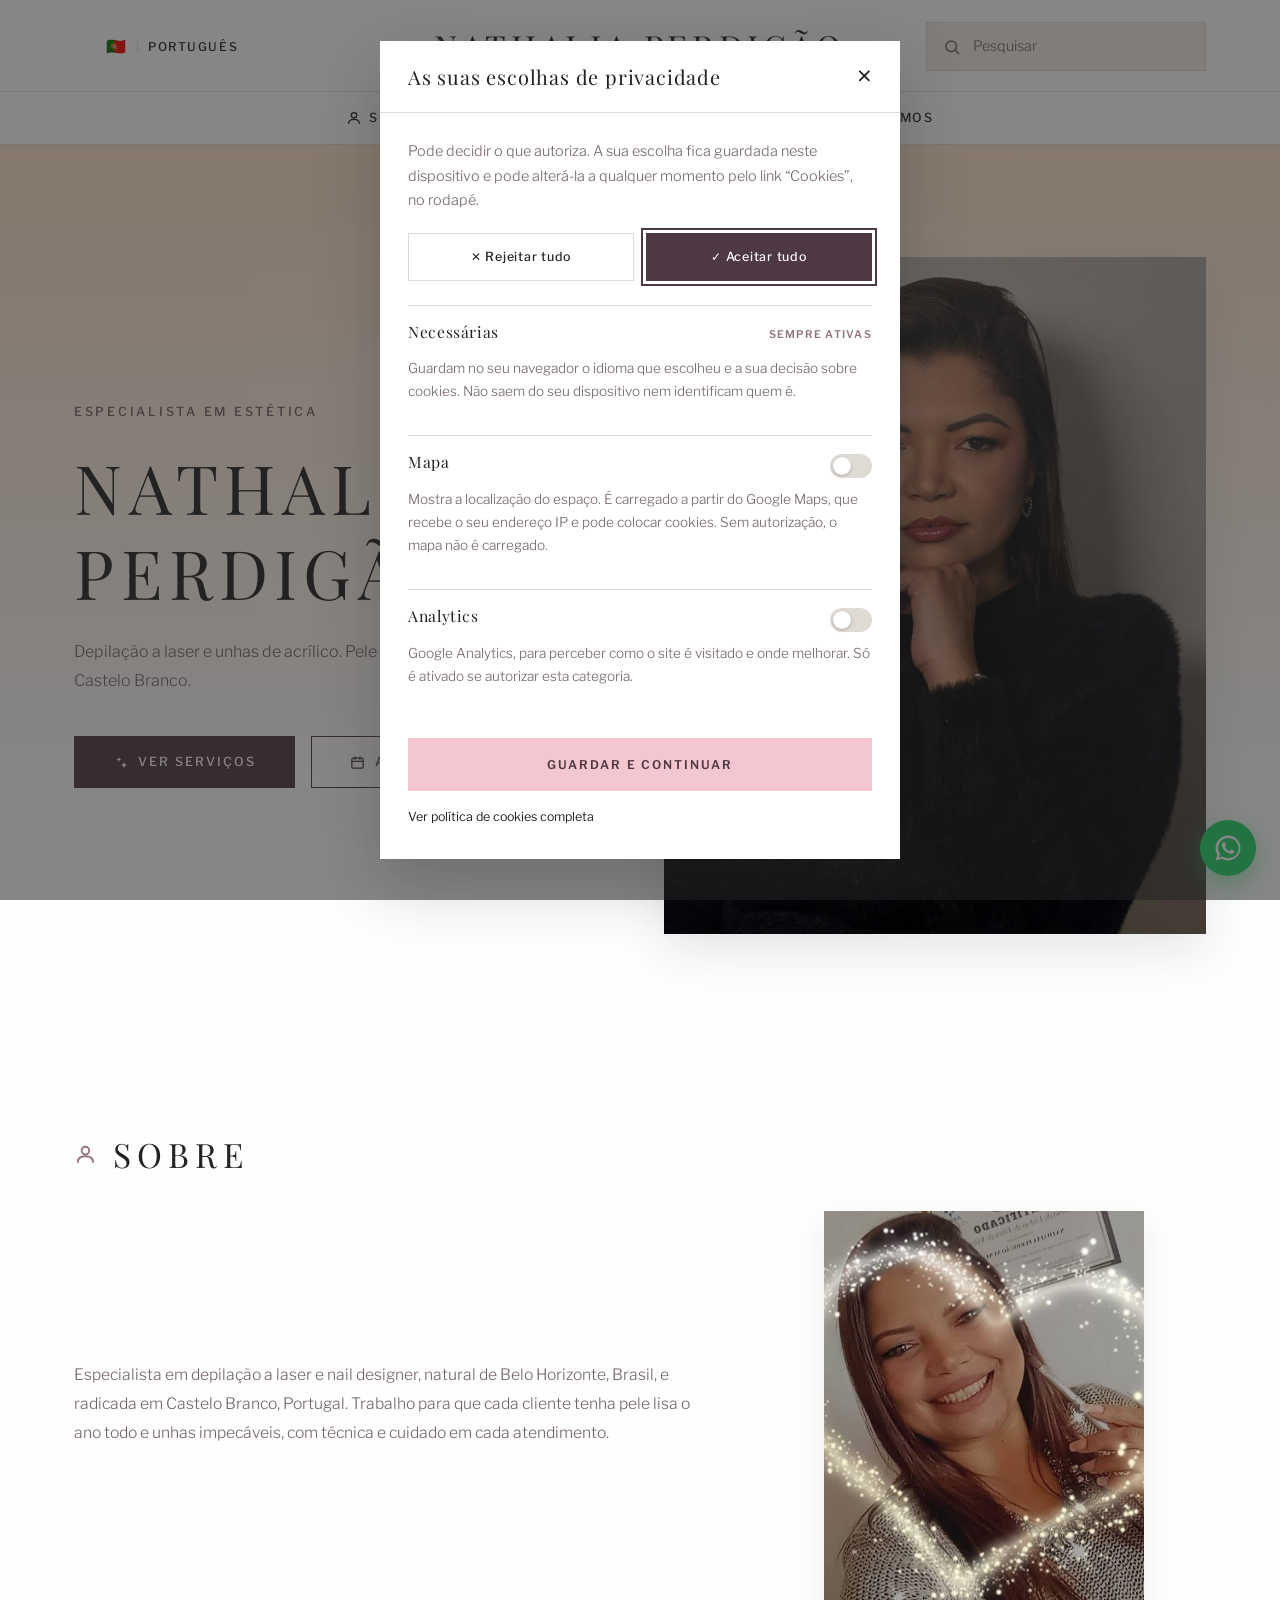
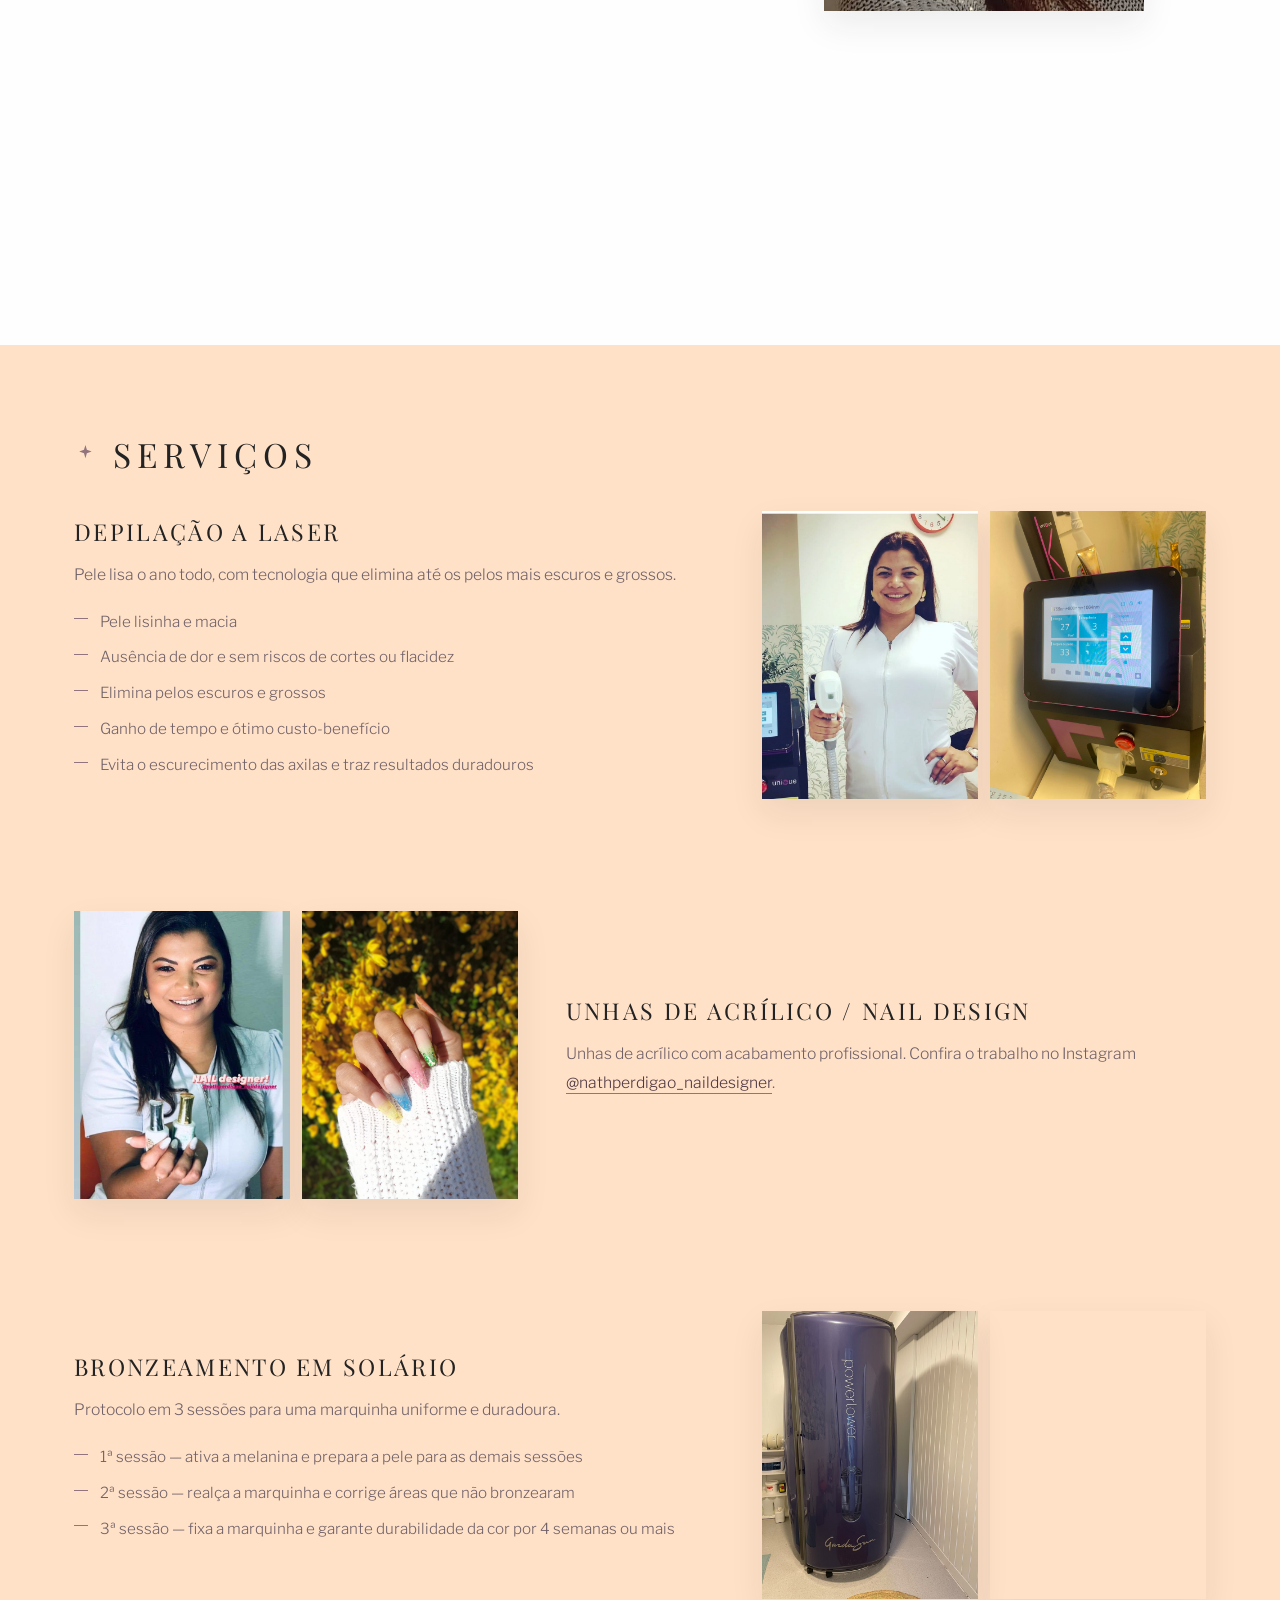
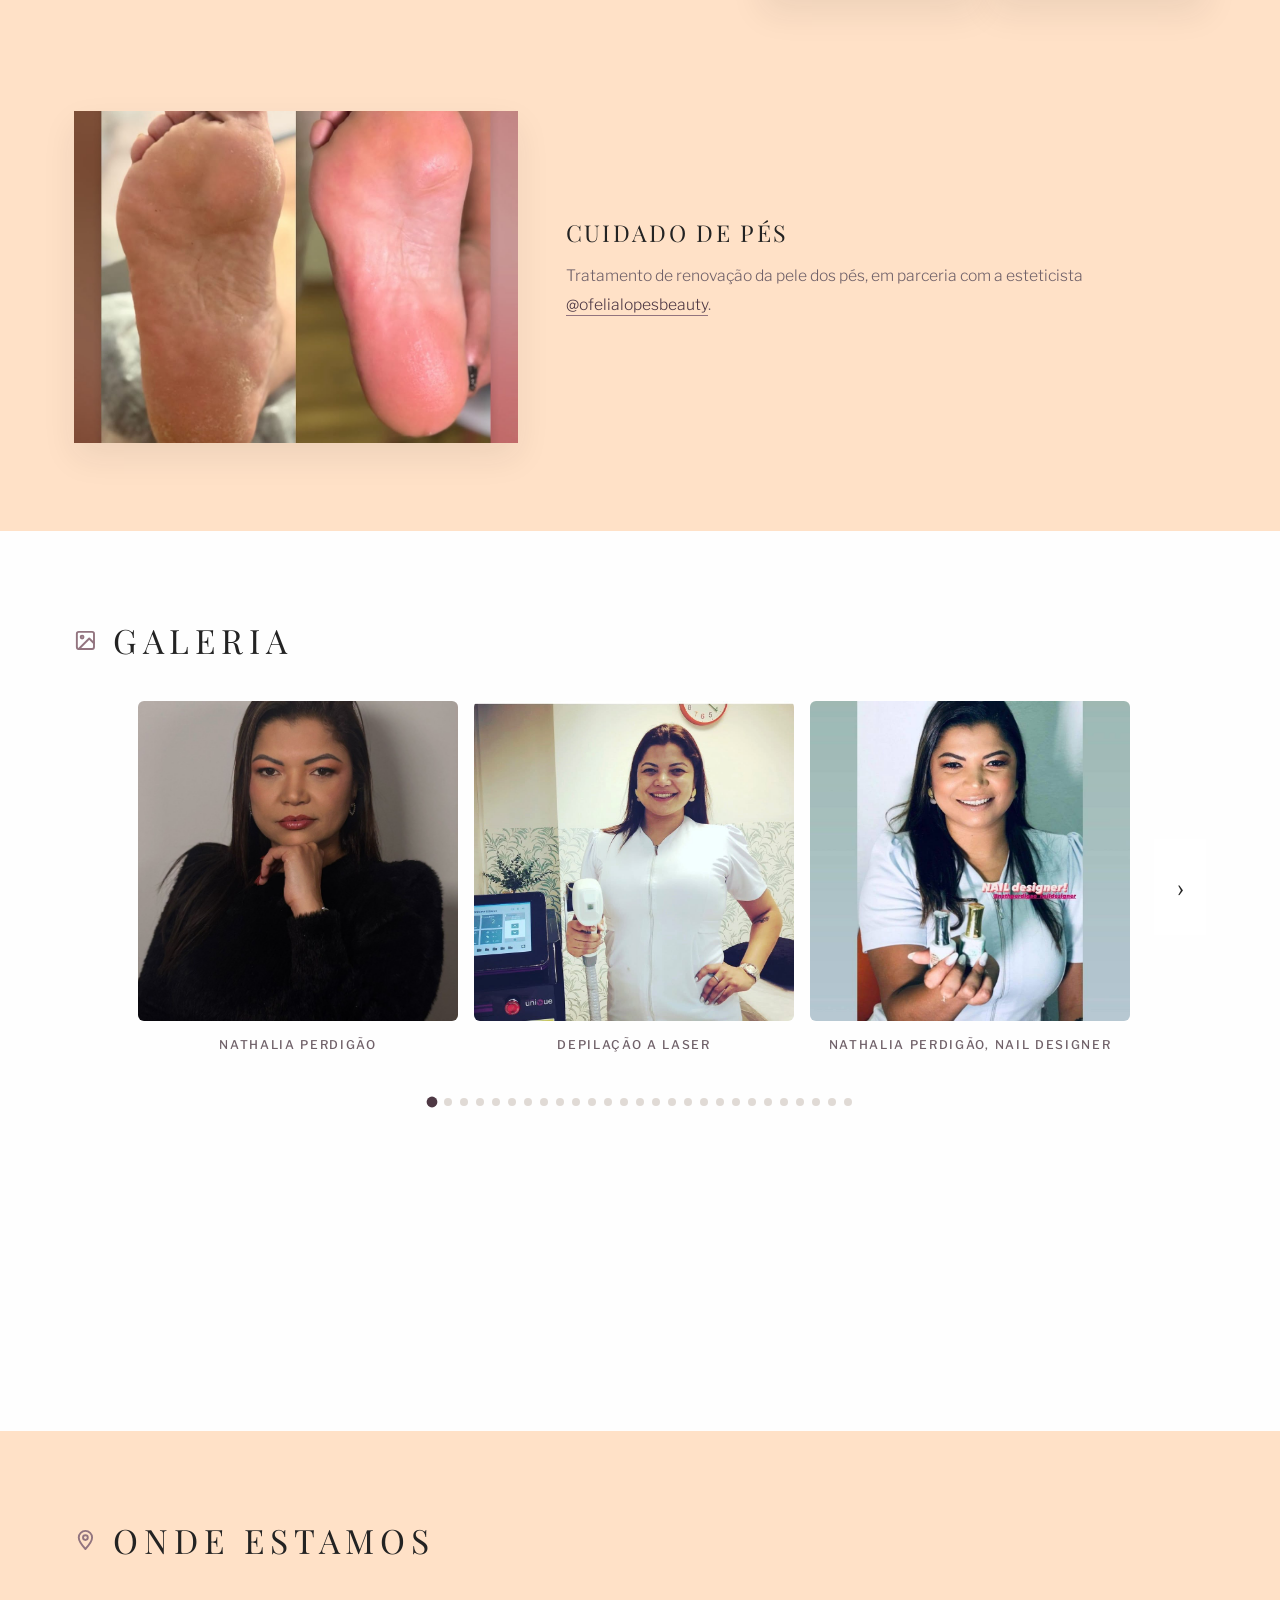
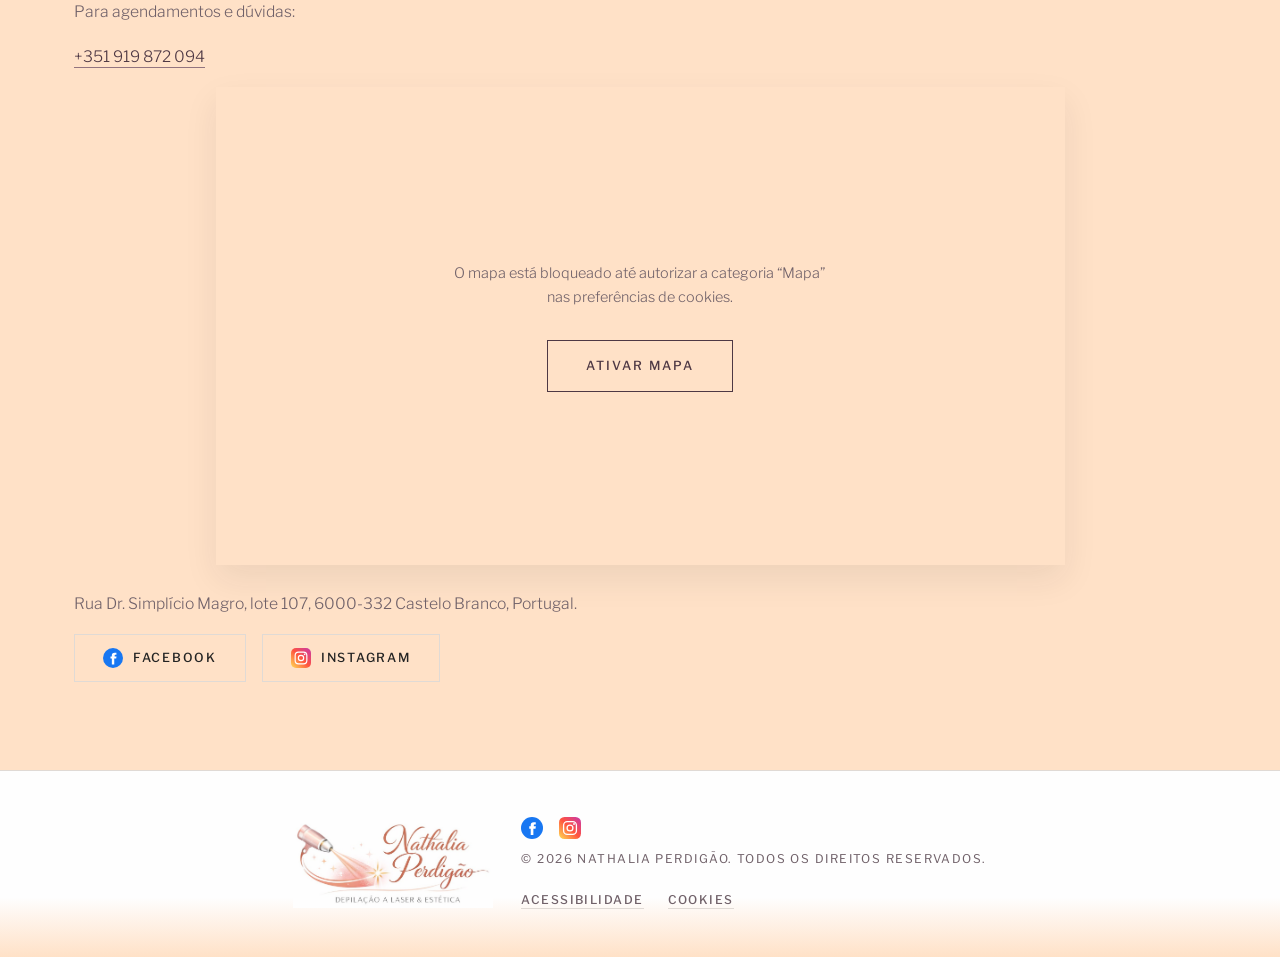
==== commit f6a83a98: "Merge Localização and Contato into a single "Onde estamos" section Combines the map/address with the" ====
--- a/index.html
+++ b/index.html
@@ -125,20 +125,12 @@
               </a>
             </li>
             <li class="nav-item">
-              <a class="nav-link" href="#localizacao">
+              <a class="nav-link" href="#onde-estamos">
                 <svg class="nav-icon" viewBox="0 0 24 24" fill="none" stroke="currentColor" stroke-width="2" stroke-linecap="round" stroke-linejoin="round" aria-hidden="true">
                   <path d="M12 21s7-7.5 7-12a7 7 0 1 0-14 0c0 4.5 7 12 7 12z"/>
                   <circle cx="12" cy="9" r="2.5"/>
                 </svg>
-                <span data-i18n="nav.localizacao">Localização</span>
-              </a>
-            </li>
-            <li class="nav-item">
-              <a class="nav-link" href="#contato">
-                <svg class="nav-icon" viewBox="0 0 24 24" fill="none" stroke="currentColor" stroke-width="2" stroke-linecap="round" stroke-linejoin="round" aria-hidden="true">
-                  <path d="M21 11.5a8.38 8.38 0 0 1-.9 3.8 8.5 8.5 0 0 1-7.6 4.7 8.38 8.38 0 0 1-3.8-.9L3 21l1.9-5.7a8.38 8.38 0 0 1-.9-3.8 8.5 8.5 0 0 1 4.7-7.6 8.38 8.38 0 0 1 3.8-.9h.5a8.48 8.48 0 0 1 8 8v.5z"/>
-                </svg>
-                <span data-i18n="nav.contato">Contato</span>
+                <span data-i18n="nav.ondeEstamos">Onde estamos</span>
               </a>
             </li>
           </ul>
@@ -162,7 +154,7 @@
                 </svg>
                 <span data-i18n="hero.btnServices">Ver serviços</span>
               </a>
-              <a href="#contato" class="action-btn action-btn-outline">
+              <a href="#onde-estamos" class="action-btn action-btn-outline">
                 <svg class="btn-icon" viewBox="0 0 24 24" fill="none" stroke="currentColor" stroke-width="2" stroke-linecap="round" stroke-linejoin="round" aria-hidden="true">
                   <rect x="3" y="5" width="18" height="16" rx="2"/>
                   <line x1="16" y1="3" x2="16" y2="7"/>
@@ -410,15 +402,19 @@
       </div>
     </section>
 
-    <section id="localizacao" class="section section-alt">
+    <section id="onde-estamos" class="section section-alt">
       <div class="container">
         <h2>
           <svg class="h2-icon" viewBox="0 0 24 24" fill="none" stroke="currentColor" stroke-width="2" stroke-linecap="round" stroke-linejoin="round" aria-hidden="true">
             <path d="M12 21s7-7.5 7-12a7 7 0 1 0-14 0c0 4.5 7 12 7 12z"/>
             <circle cx="12" cy="9" r="2.5"/>
           </svg>
-          <span data-i18n="local.title">Localização</span>
+          <span data-i18n="ondeEstamos.title">Onde estamos</span>
         </h2>
+        <p class="section-text" data-i18n="contato.text">Para agendamentos e dúvidas:</p>
+        <p class="section-text">
+          <a href="tel:+351919872094" data-i18n="contato.phone">+351 919 872 094</a>
+        </p>
         <div class="map-embed" id="mapEmbed">
           <iframe
             id="mapFrame"
@@ -437,22 +433,6 @@
           </div>
         </div>
         <p class="section-text" data-i18n="local.address">Rua Dr. Simplício Magro, lote 107, 6000-332 Castelo Branco, Portugal.</p>
-      </div>
-    </section>
-
-    <section id="contato" class="section">
-      <div class="container">
-        <h2>
-          <svg class="h2-icon" viewBox="0 0 24 24" fill="none" stroke="currentColor" stroke-width="2" stroke-linecap="round" stroke-linejoin="round" aria-hidden="true">
-            <path d="M21 11.5a8.38 8.38 0 0 1-.9 3.8 8.5 8.5 0 0 1-7.6 4.7 8.38 8.38 0 0 1-3.8-.9L3 21l1.9-5.7a8.38 8.38 0 0 1-.9-3.8 8.5 8.5 0 0 1 4.7-7.6 8.38 8.38 0 0 1 3.8-.9h.5a8.48 8.48 0 0 1 8 8v.5z"/>
-          </svg>
-          <span data-i18n="contato.title">Contato</span>
-        </h2>
-        <p class="section-text" data-i18n="contato.text">Para agendamentos e dúvidas:</p>
-        <p class="section-text">
-          <a href="tel:+351919872094" data-i18n="contato.phone">+351 919 872 094</a>
-        </p>
-        <p class="section-text" data-i18n="contato.address">Rua Dr. Simplício Magro, lote 107, 6000-332 Castelo Branco, Portugal.</p>
         <div class="social-links">
           <a href="https://web.facebook.com/nathalia.perdigao.904" class="social-link" target="_blank" rel="noopener">
             <svg class="social-icon" viewBox="0 0 24 24" aria-hidden="true">
@@ -550,7 +530,7 @@
         <div class="lightbox-info">
           <p class="lightbox-counter" id="lightboxCounter"></p>
           <h3 class="lightbox-caption" id="lightboxCaption"></h3>
-          <a href="#contato" class="action-btn action-btn-primary lightbox-cta" id="lightboxCta">
+          <a href="#onde-estamos" class="action-btn action-btn-primary lightbox-cta" id="lightboxCta">
             <svg class="btn-icon" viewBox="0 0 24 24" fill="none" stroke="currentColor" stroke-width="2" stroke-linecap="round" stroke-linejoin="round" aria-hidden="true">
               <rect x="3" y="5" width="18" height="16" rx="2"/>
               <line x1="16" y1="3" x2="16" y2="7"/>
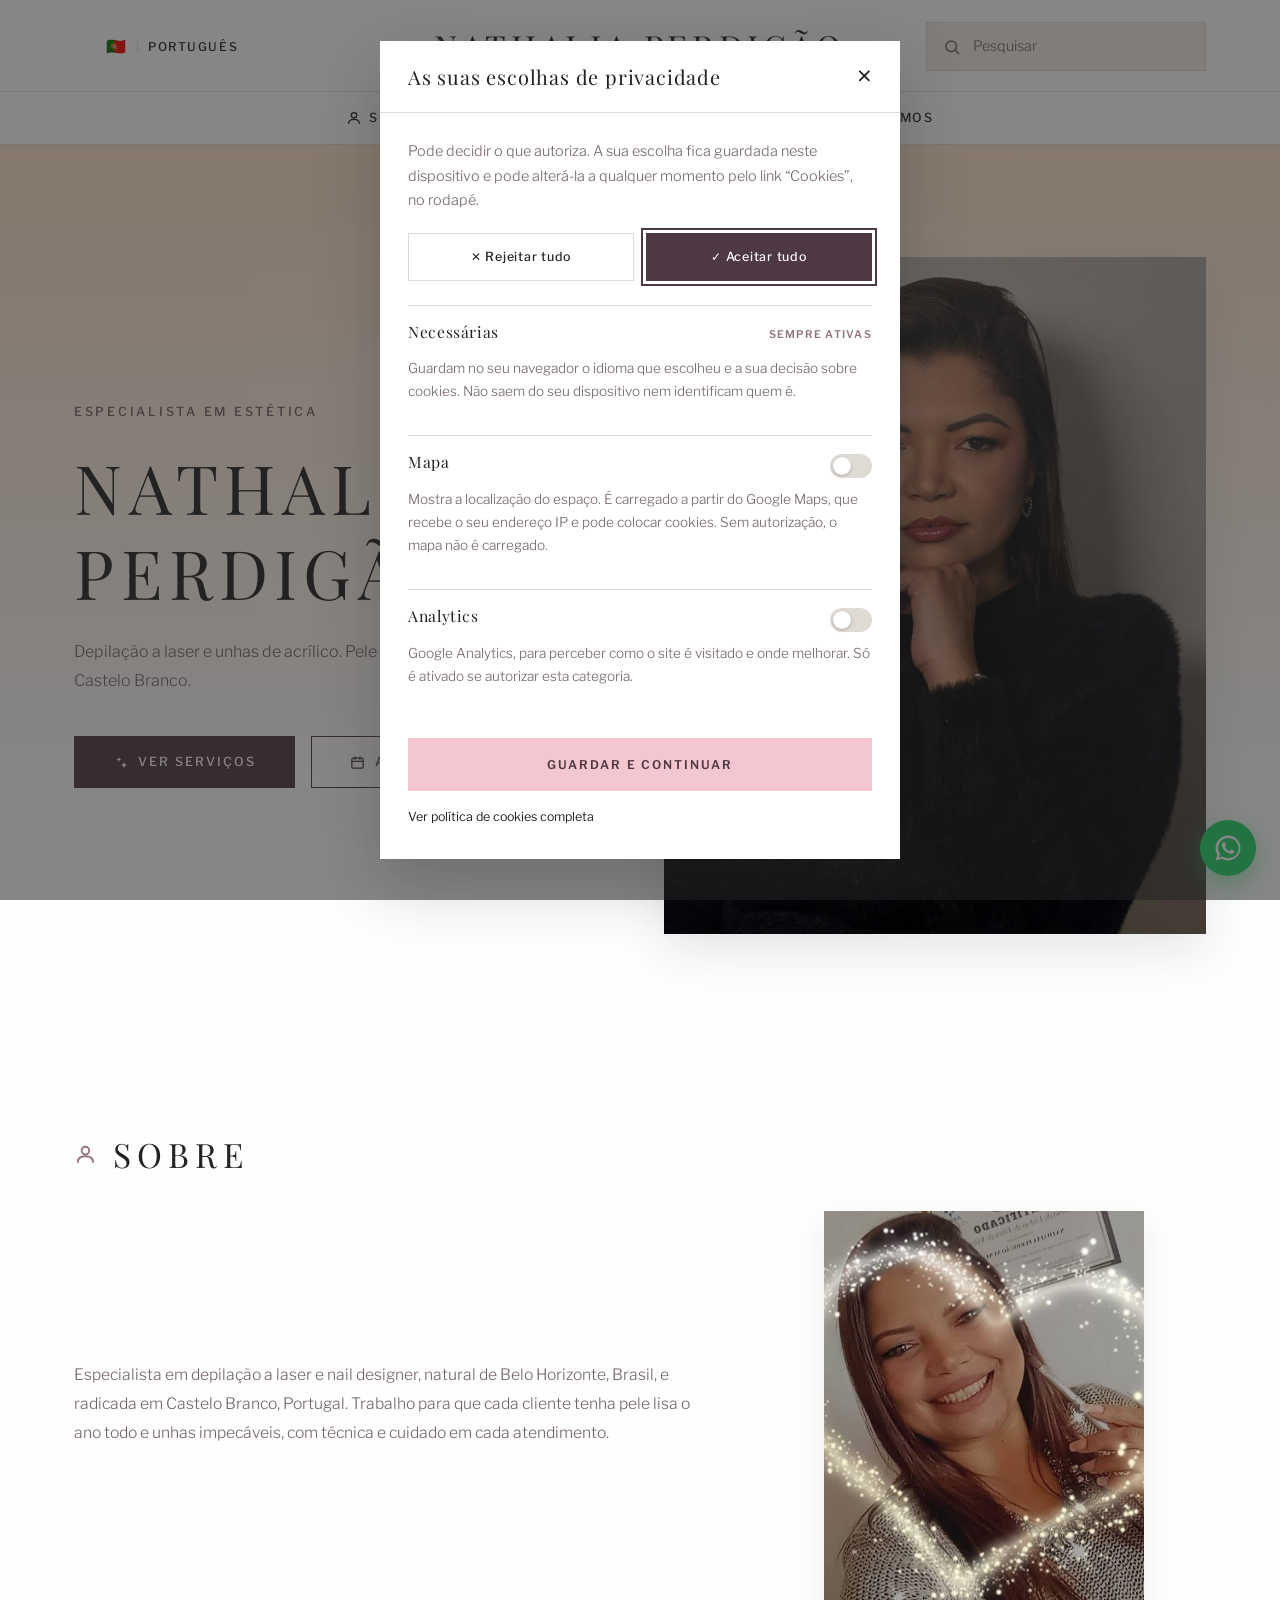
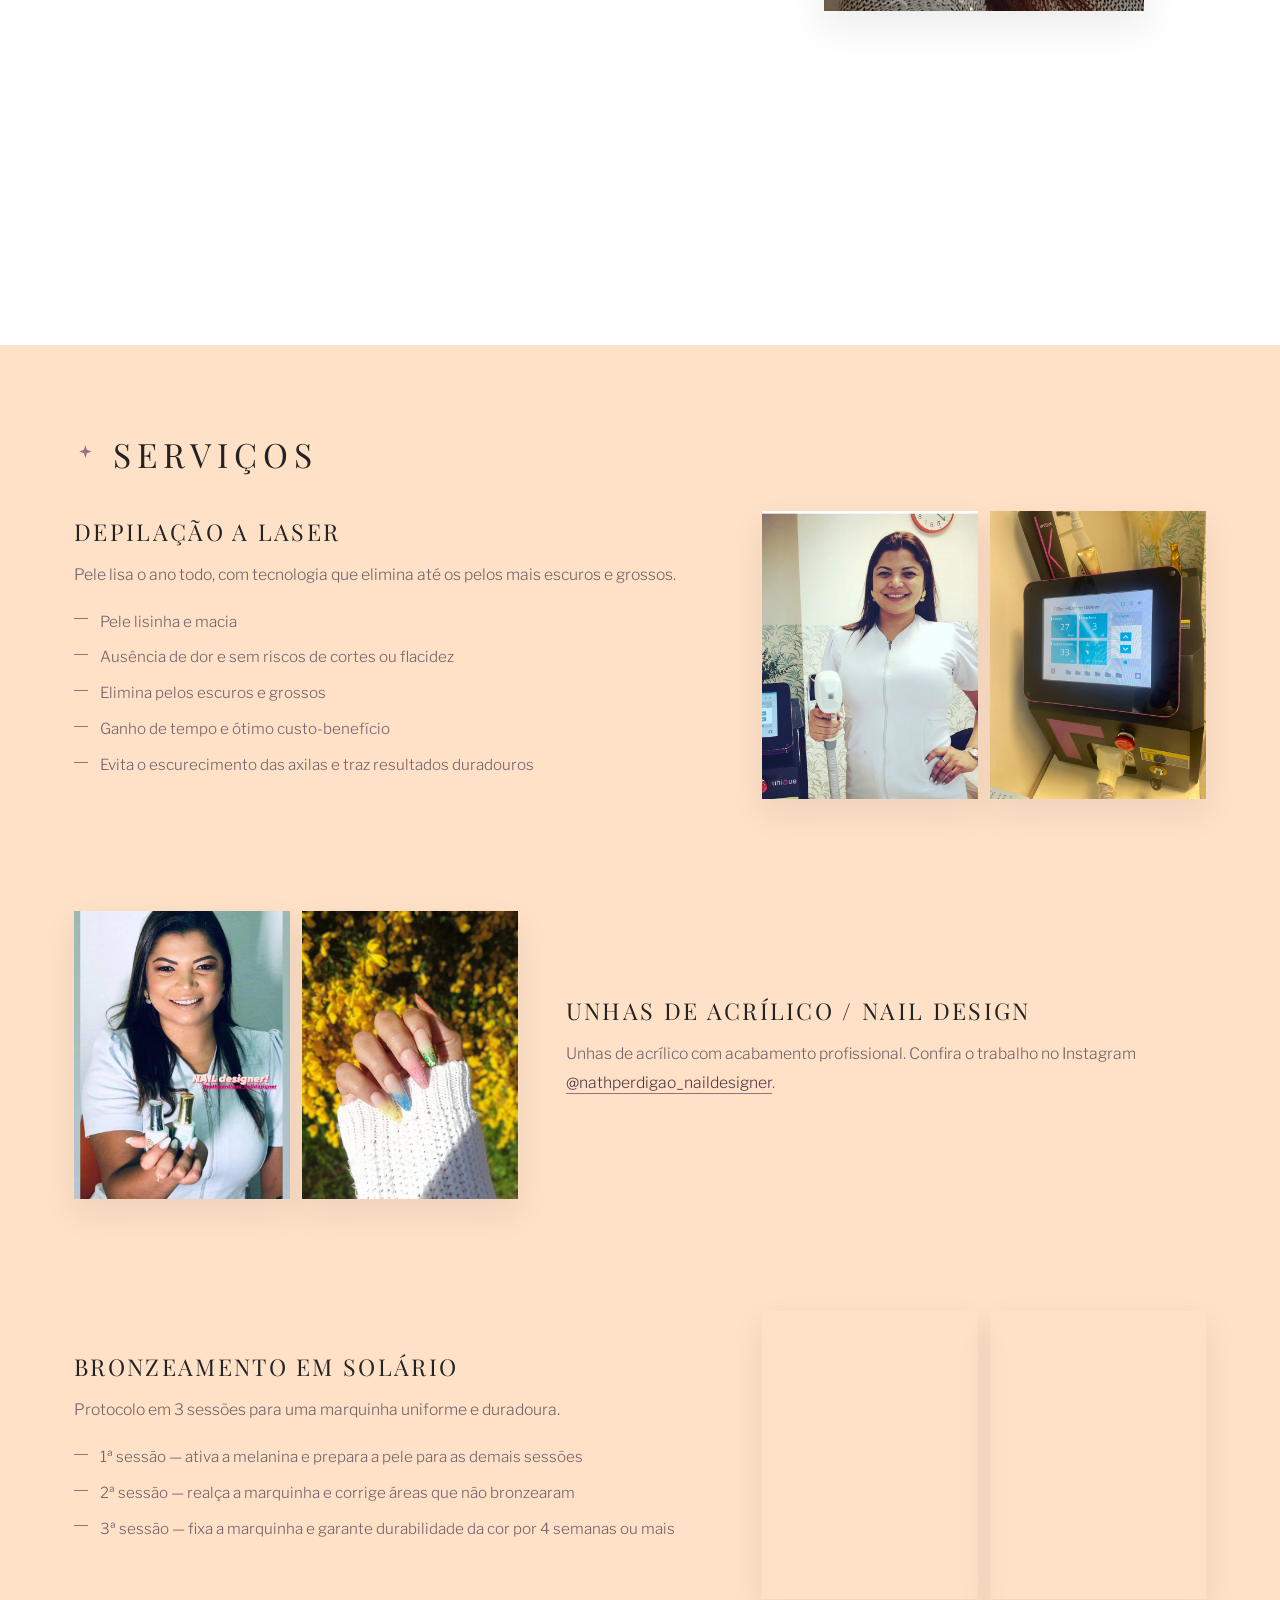
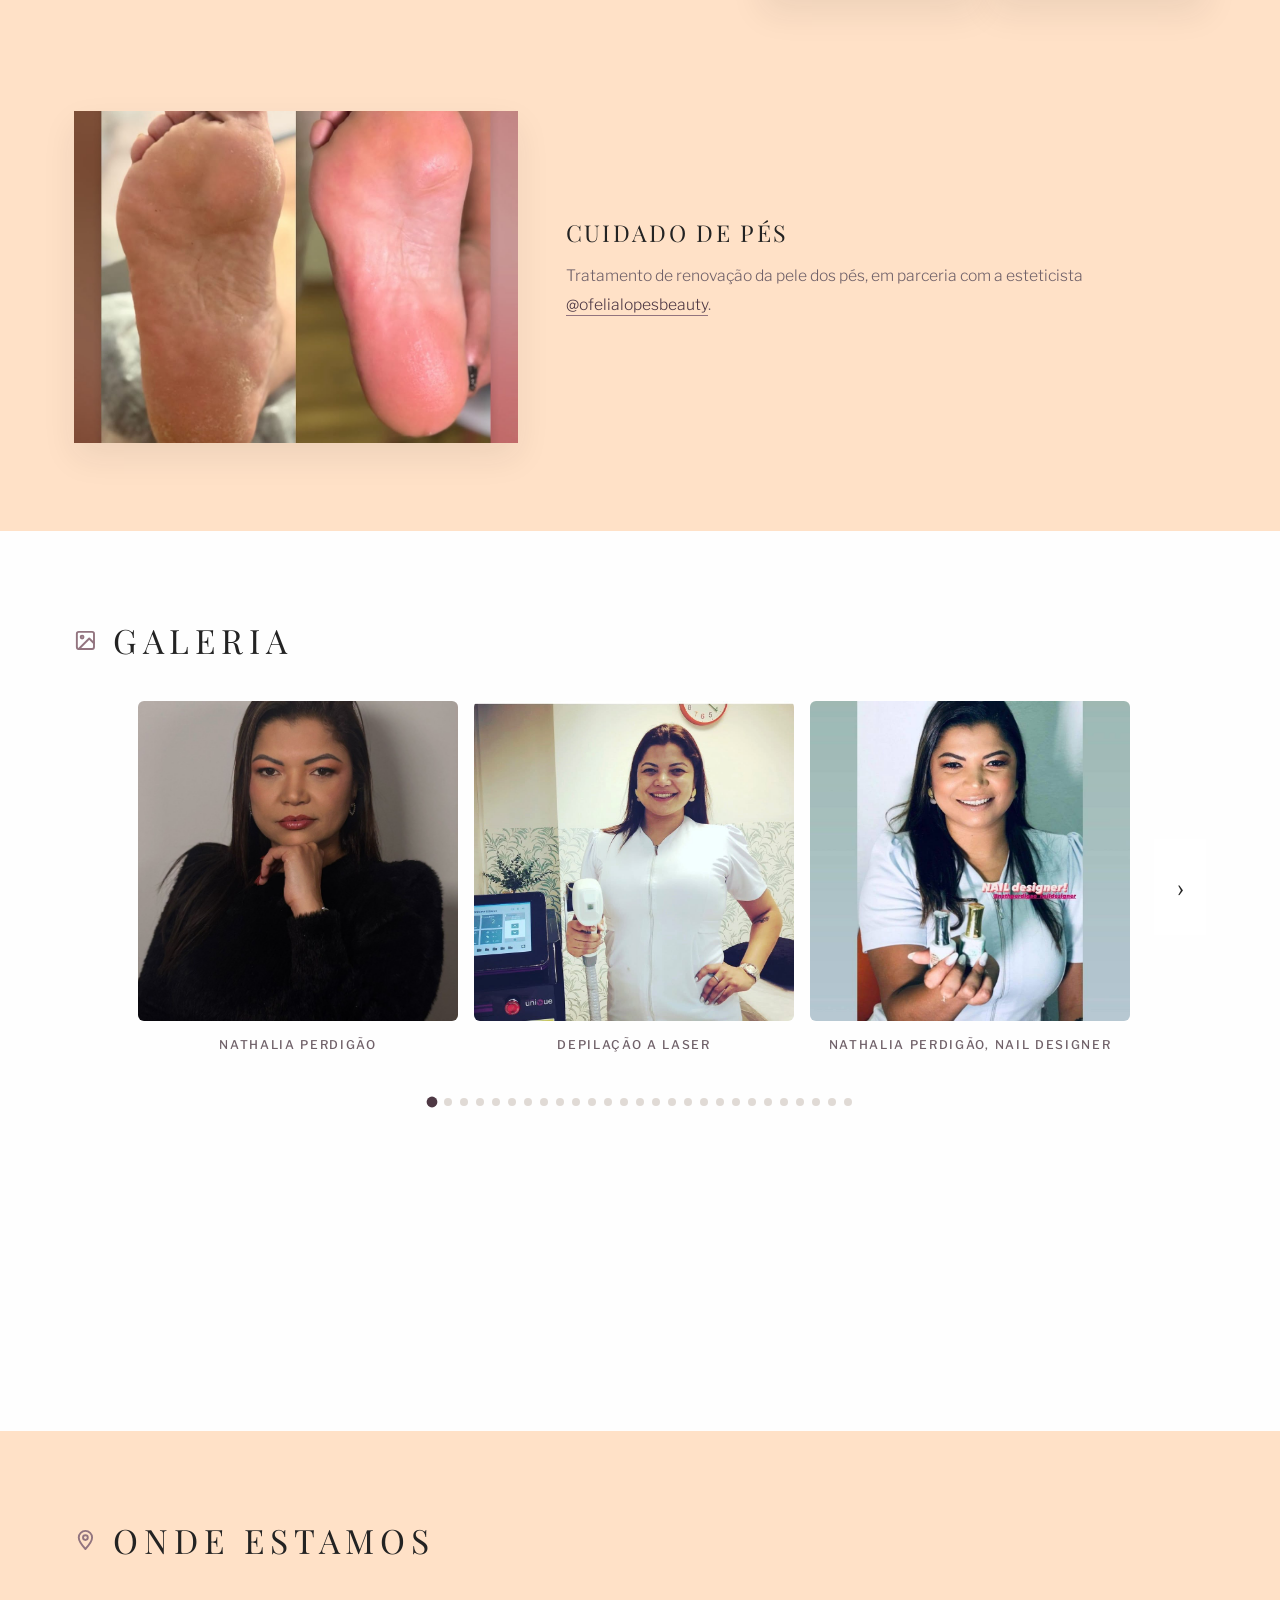
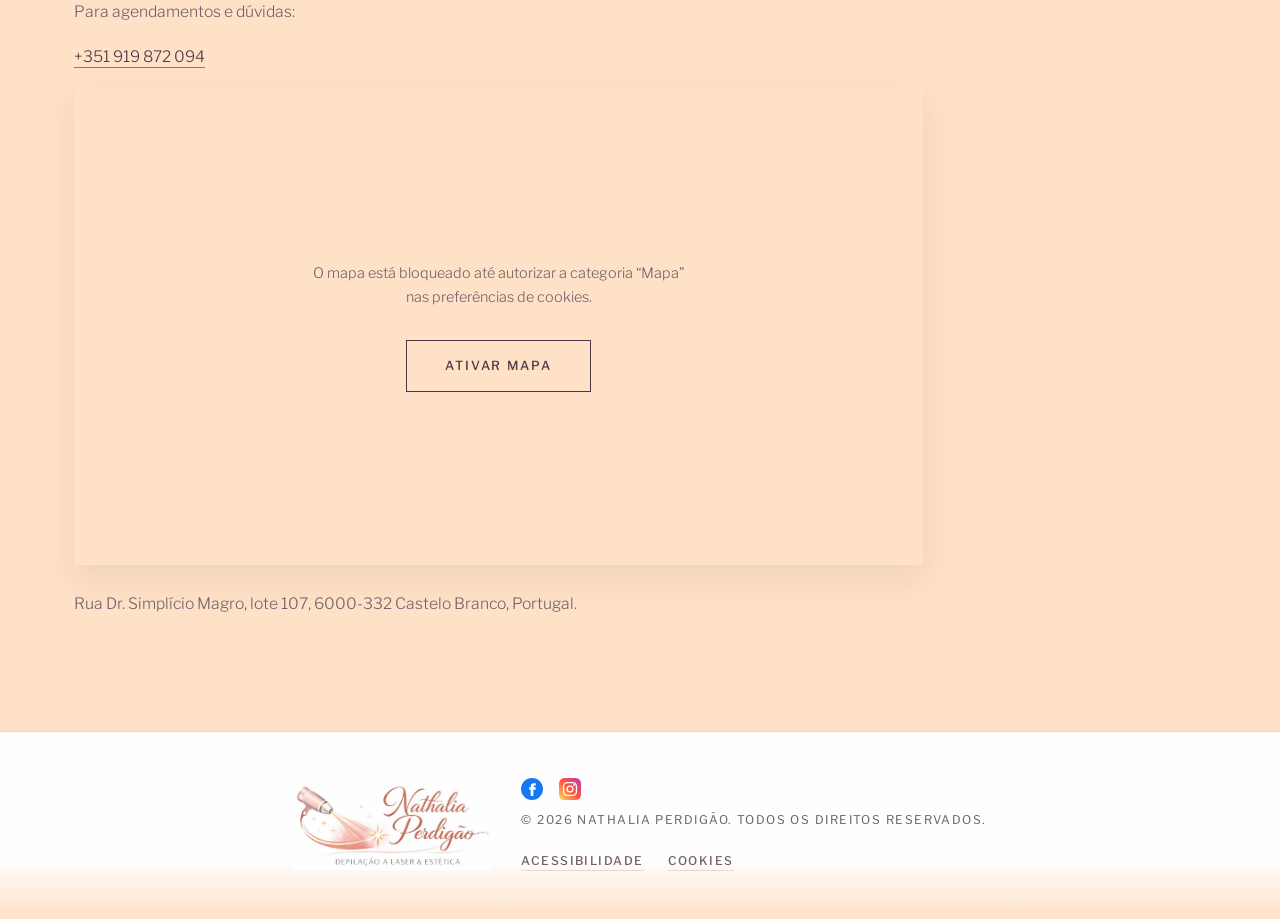
==== commit 3db3cdb4: "Left-align the map with the section text, drop Facebook/Instagram The map was centered within its 75" ====
--- a/index.html
+++ b/index.html
@@ -433,31 +433,6 @@
           </div>
         </div>
         <p class="section-text" data-i18n="local.address">Rua Dr. Simplício Magro, lote 107, 6000-332 Castelo Branco, Portugal.</p>
-        <div class="social-links">
-          <a href="https://web.facebook.com/nathalia.perdigao.904" class="social-link" target="_blank" rel="noopener">
-            <svg class="social-icon" viewBox="0 0 24 24" aria-hidden="true">
-              <circle cx="12" cy="12" r="12" fill="#1877F2"/>
-              <path fill="#fff" d="M15.5 12.7h-2v7h-2.9v-7H9v-2.5h1.6V8.7c0-1.6.9-3 3.4-3h2.1v2.4h-1.5c-.4 0-.6.2-.6.7v1.4h2.2l-.35 2.5z"/>
-            </svg>
-            Facebook
-          </a>
-          <a href="https://www.instagram.com/nathperdigao_naildesigner/" class="social-link" target="_blank" rel="noopener">
-            <svg class="social-icon" viewBox="0 0 24 24" aria-hidden="true">
-              <defs>
-                <linearGradient id="ig-gradient" x1="0%" y1="100%" x2="100%" y2="0%">
-                  <stop offset="0%" stop-color="#FFDD55"/>
-                  <stop offset="50%" stop-color="#FF543E"/>
-                  <stop offset="100%" stop-color="#C837AB"/>
-                </linearGradient>
-              </defs>
-              <rect width="24" height="24" rx="6" fill="url(#ig-gradient)"/>
-              <rect x="5" y="5" width="14" height="14" rx="4" fill="none" stroke="#fff" stroke-width="1.4"/>
-              <circle cx="12" cy="12" r="3.2" fill="none" stroke="#fff" stroke-width="1.4"/>
-              <circle cx="16.4" cy="7.6" r="1" fill="#fff"/>
-            </svg>
-            Instagram
-          </a>
-        </div>
       </div>
     </section>
   </main>
--- a/assets/css/style.css
+++ b/assets/css/style.css
@@ -484,38 +484,6 @@
   border-bottom-color: var(--color-accent);
 }
 
-.social-links {
-  display: flex;
-  gap: 16px;
-  flex-wrap: wrap;
-}
-
-.social-link {
-  display: inline-flex;
-  align-items: center;
-  gap: 10px;
-  padding: 13px 28px;
-  border-radius: 0;
-  background: transparent;
-  border: 1px solid var(--color-border);
-  font-weight: 500;
-  font-size: 0.78rem;
-  letter-spacing: 0.14em;
-  text-transform: uppercase;
-  transition: border-color 0.25s ease, color 0.25s ease;
-}
-
-.social-link:hover {
-  border-color: var(--color-accent);
-  color: var(--color-accent);
-}
-
-.social-icon {
-  width: 20px;
-  height: 20px;
-  flex-shrink: 0;
-}
-
 /* Location */
 .map-embed {
   position: relative;
@@ -523,8 +491,6 @@
   margin-bottom: 24px;
   width: 100%;
   max-width: 75%;
-  margin-left: auto;
-  margin-right: auto;
   aspect-ratio: 16 / 9;
   border-radius: var(--radius);
   overflow: hidden;
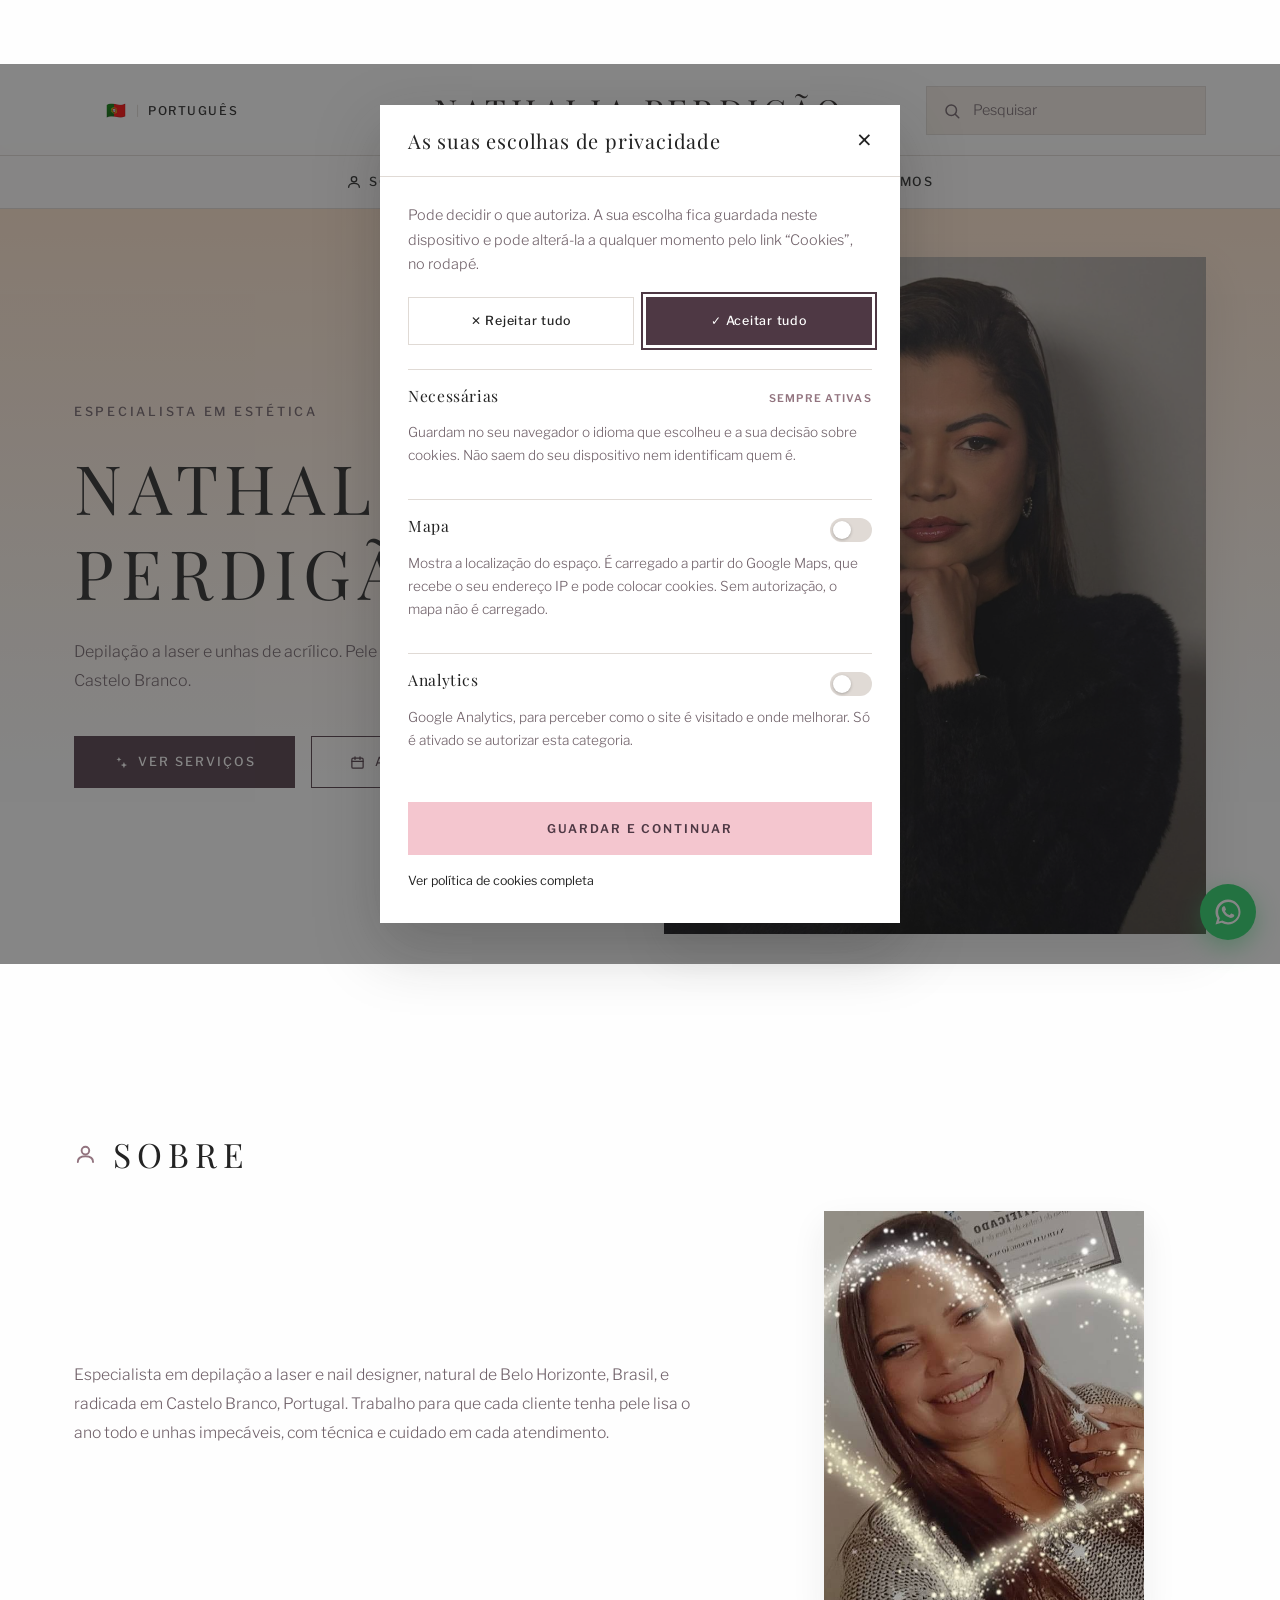
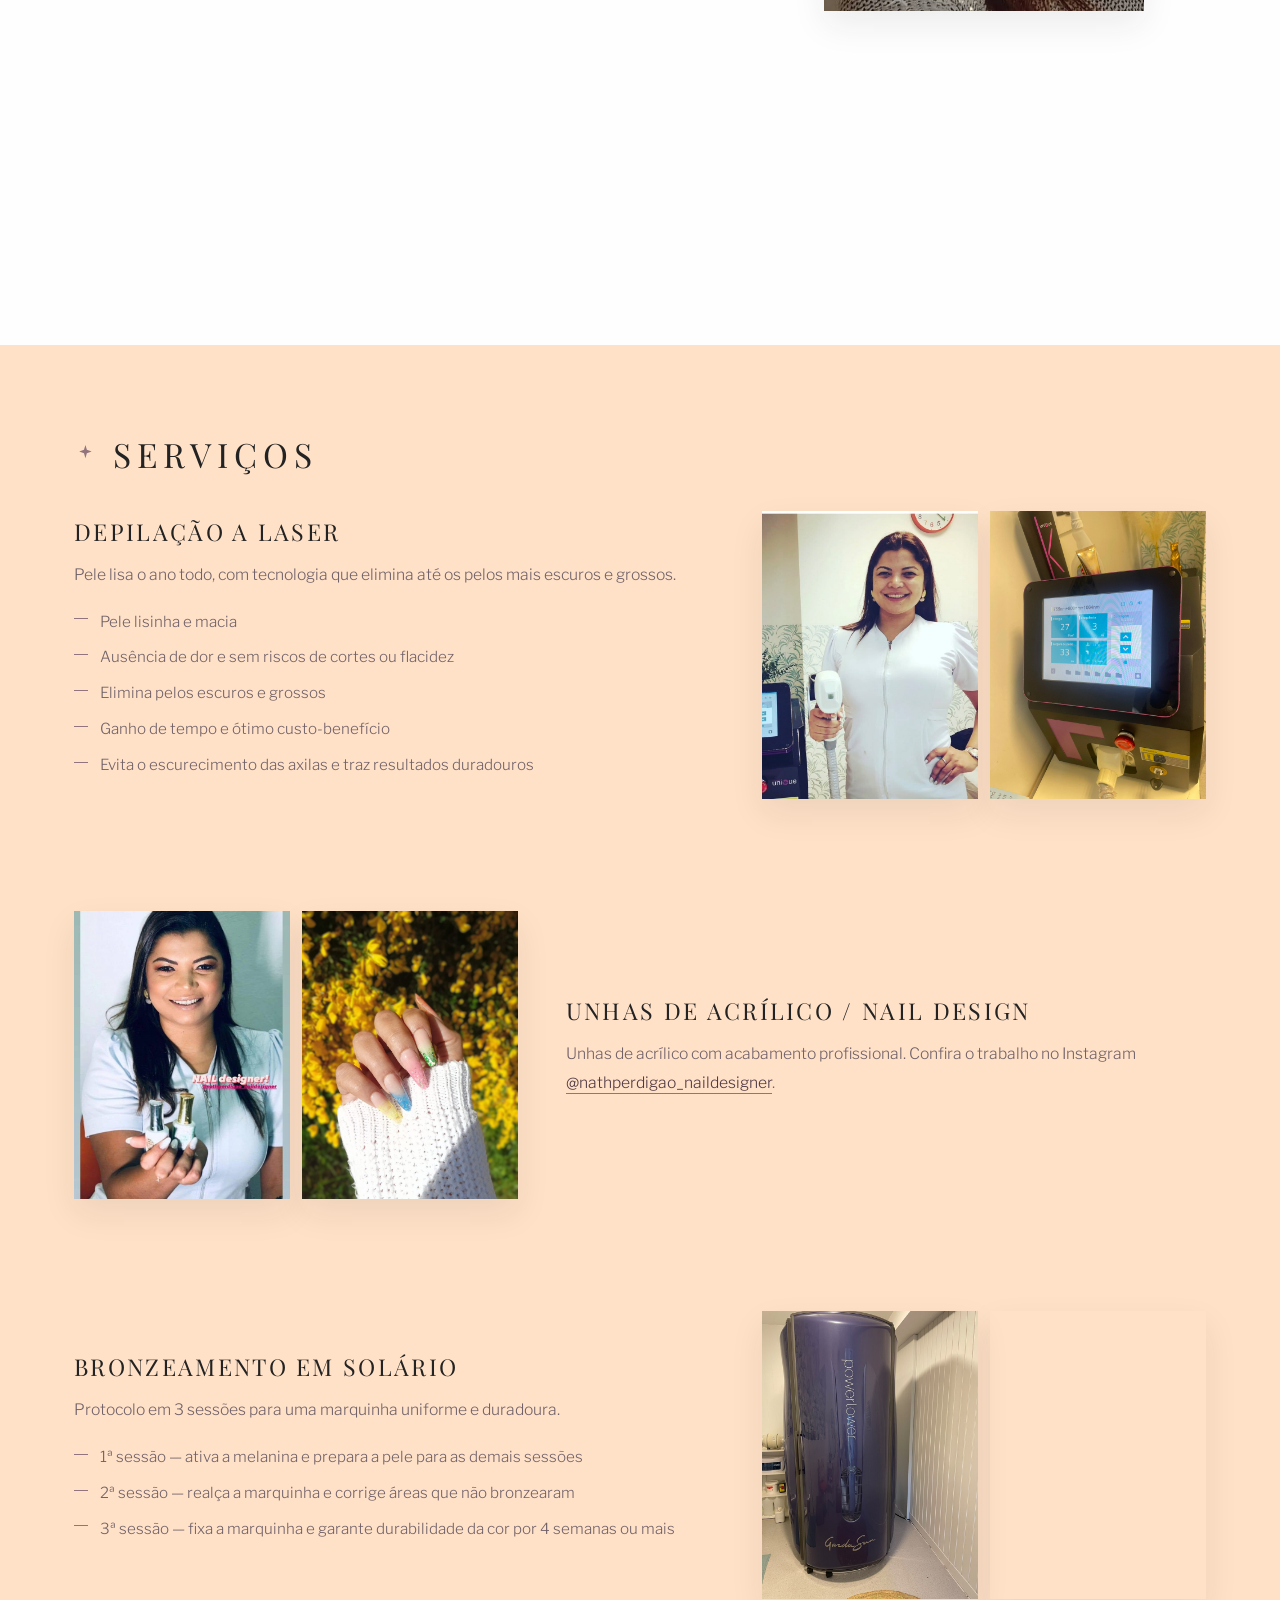
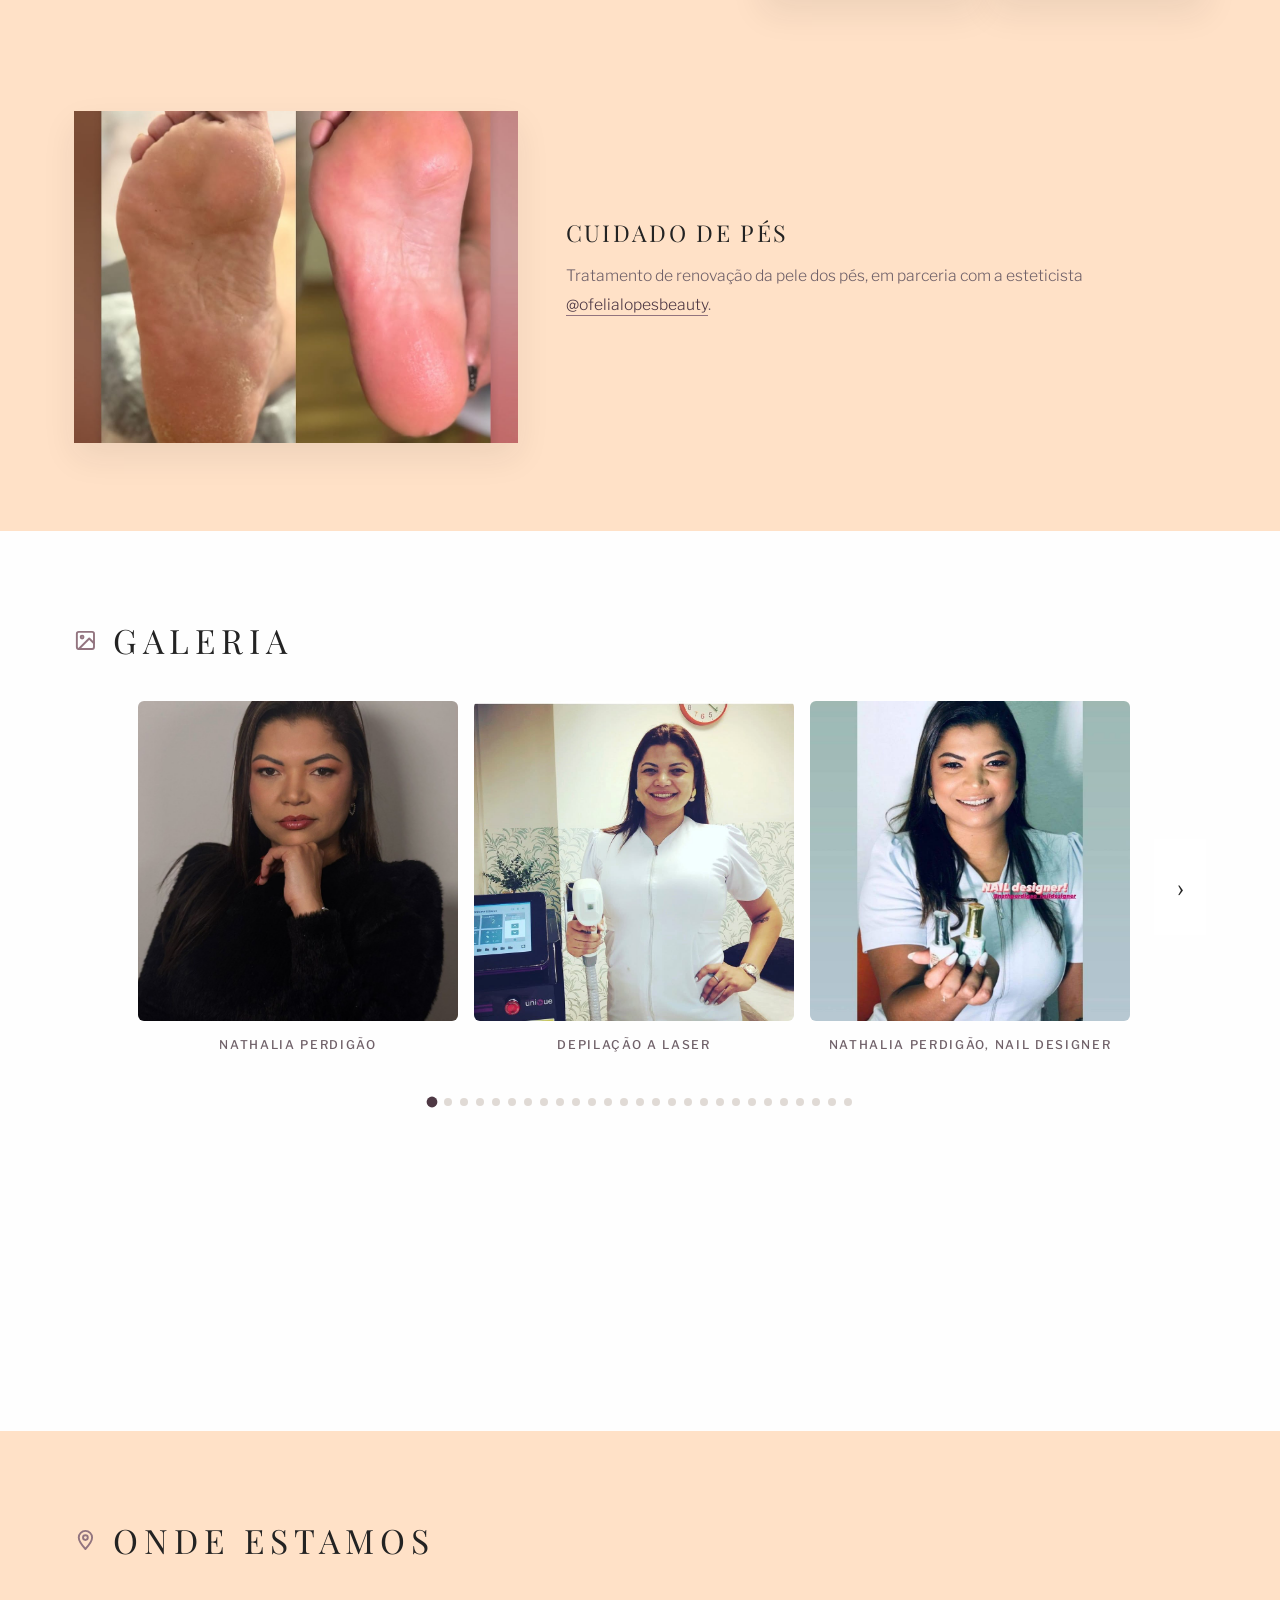
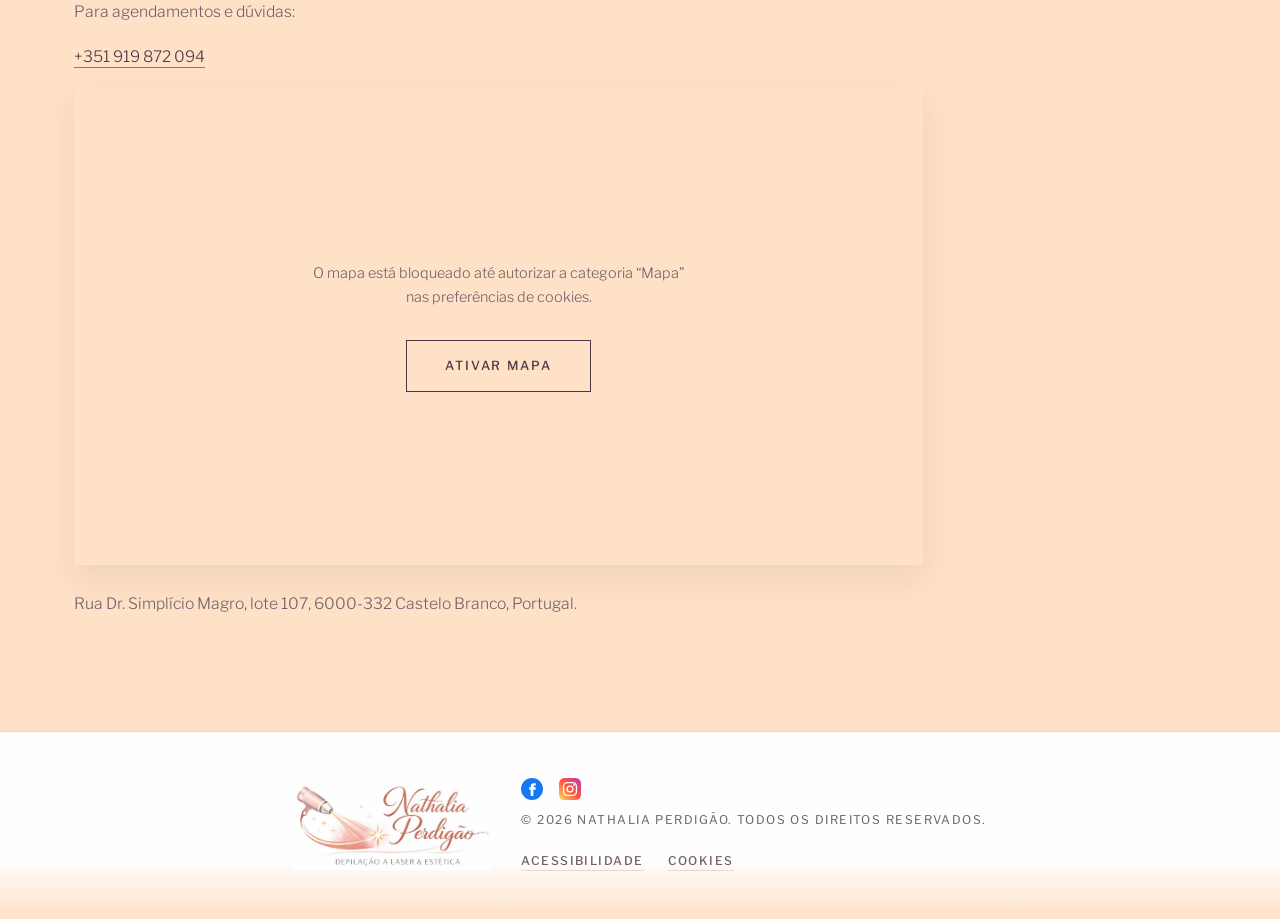
==== commit 102b3123: "Add scroll-snap between sections and fade-in reveal on scroll Each section already fills at least th" ====
--- a/index.html
+++ b/index.html
@@ -709,6 +709,7 @@
   <script src="assets/js/a11y.js"></script>
   <script src="assets/js/i18n.js"></script>
   <script src="assets/js/script.js"></script>
+  <script src="assets/js/reveal.js"></script>
   <script src="assets/js/search.js"></script>
   <script src="assets/js/consent.js"></script>
 </body>
--- a/assets/css/style.css
+++ b/assets/css/style.css
@@ -28,6 +28,9 @@
   scroll-behavior: smooth;
   /* o header é sticky: afasta o destino das âncoras para o título não ficar tapado */
   scroll-padding-top: var(--header-offset);
+  /* "proximity", não "mandatory": a secção de Serviços é mais alta que um ecrã,
+     e o mandatory prenderia o scroll a meio dela em vez de deixar ler à vontade */
+  scroll-snap-type: y proximity;
 }
 
 @media (min-width: 768px) {
@@ -285,6 +288,7 @@
 @media (prefers-reduced-motion: reduce) {
   html {
     scroll-behavior: auto;
+    scroll-snap-type: none;
   }
 
   *,
@@ -309,6 +313,7 @@
   min-height: 100dvh;
   display: flex;
   align-items: center;
+  scroll-snap-align: start;
   /* mesmo laranja das faixas alternadas, a esbater para o fundo branco */
   background: linear-gradient(180deg, var(--color-bg-alt) 0%, var(--color-bg) 70%);
 }
@@ -410,15 +415,23 @@
   min-height: 100dvh;
   display: flex;
   align-items: flex-start;
-}
-
-#contato {
-  min-height: 50vh;
-  min-height: 50dvh;
+  scroll-snap-align: start;
 }
 
 .section .container {
   width: 100%;
+}
+
+/* Aparecem com um leve fade + deslize ao entrar no ecrã; ver assets/js/reveal.js */
+.section-reveal {
+  opacity: 0;
+  transform: translateY(28px);
+  transition: opacity 0.7s ease, transform 0.7s ease;
+}
+
+.section-reveal.is-visible {
+  opacity: 1;
+  transform: translateY(0);
 }
 
 .section-alt {
